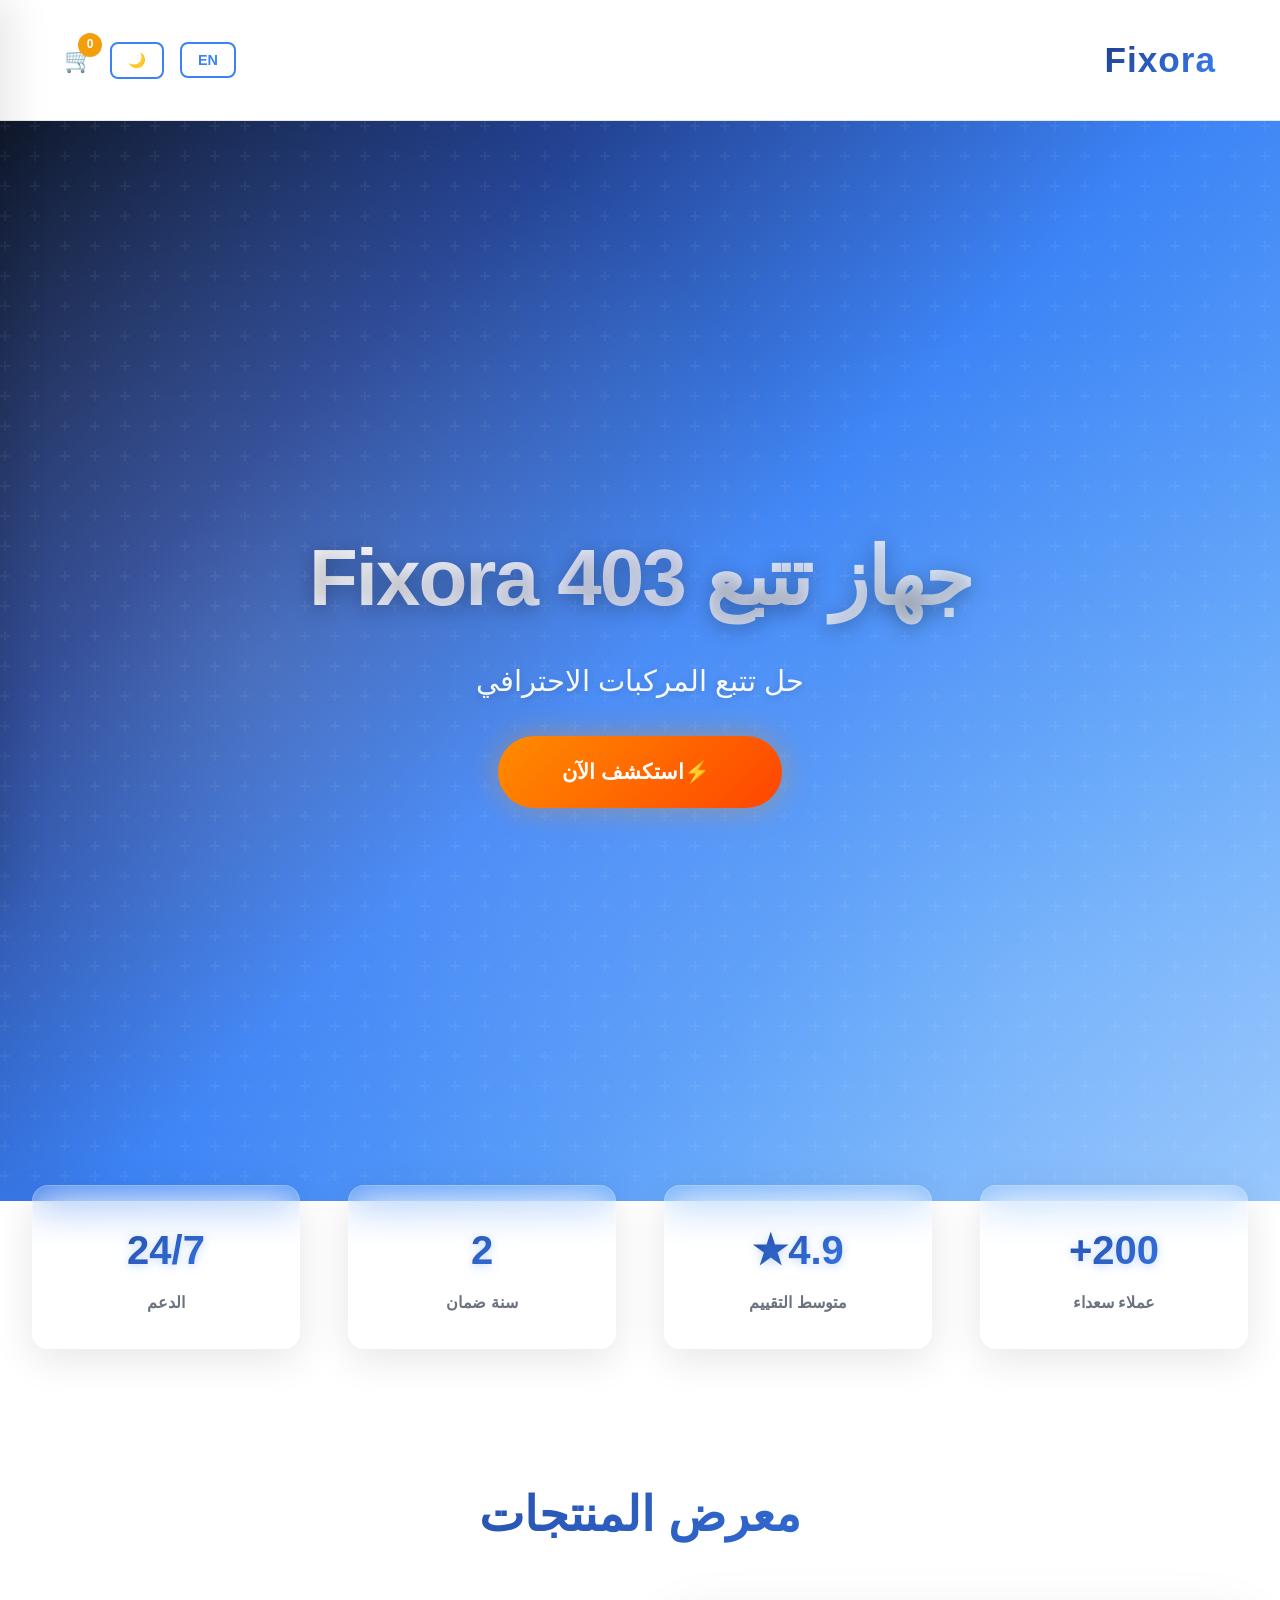
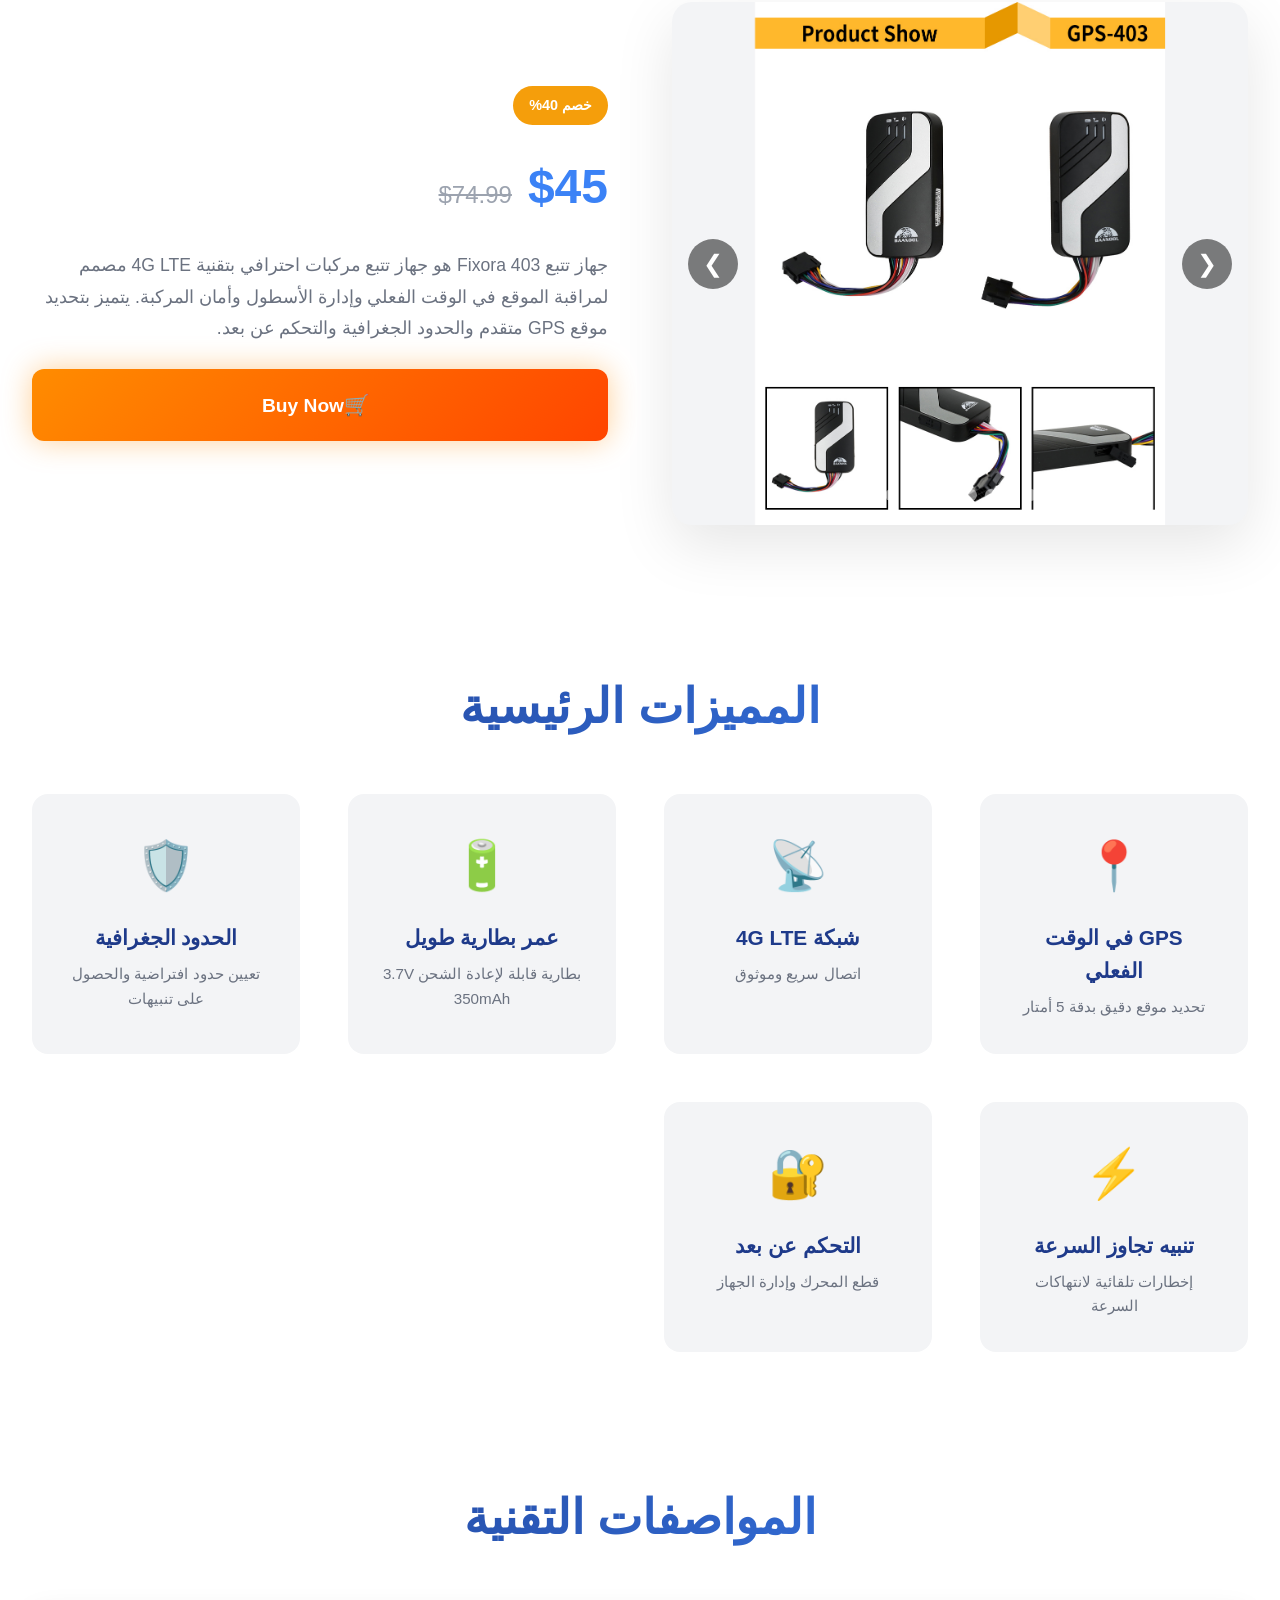
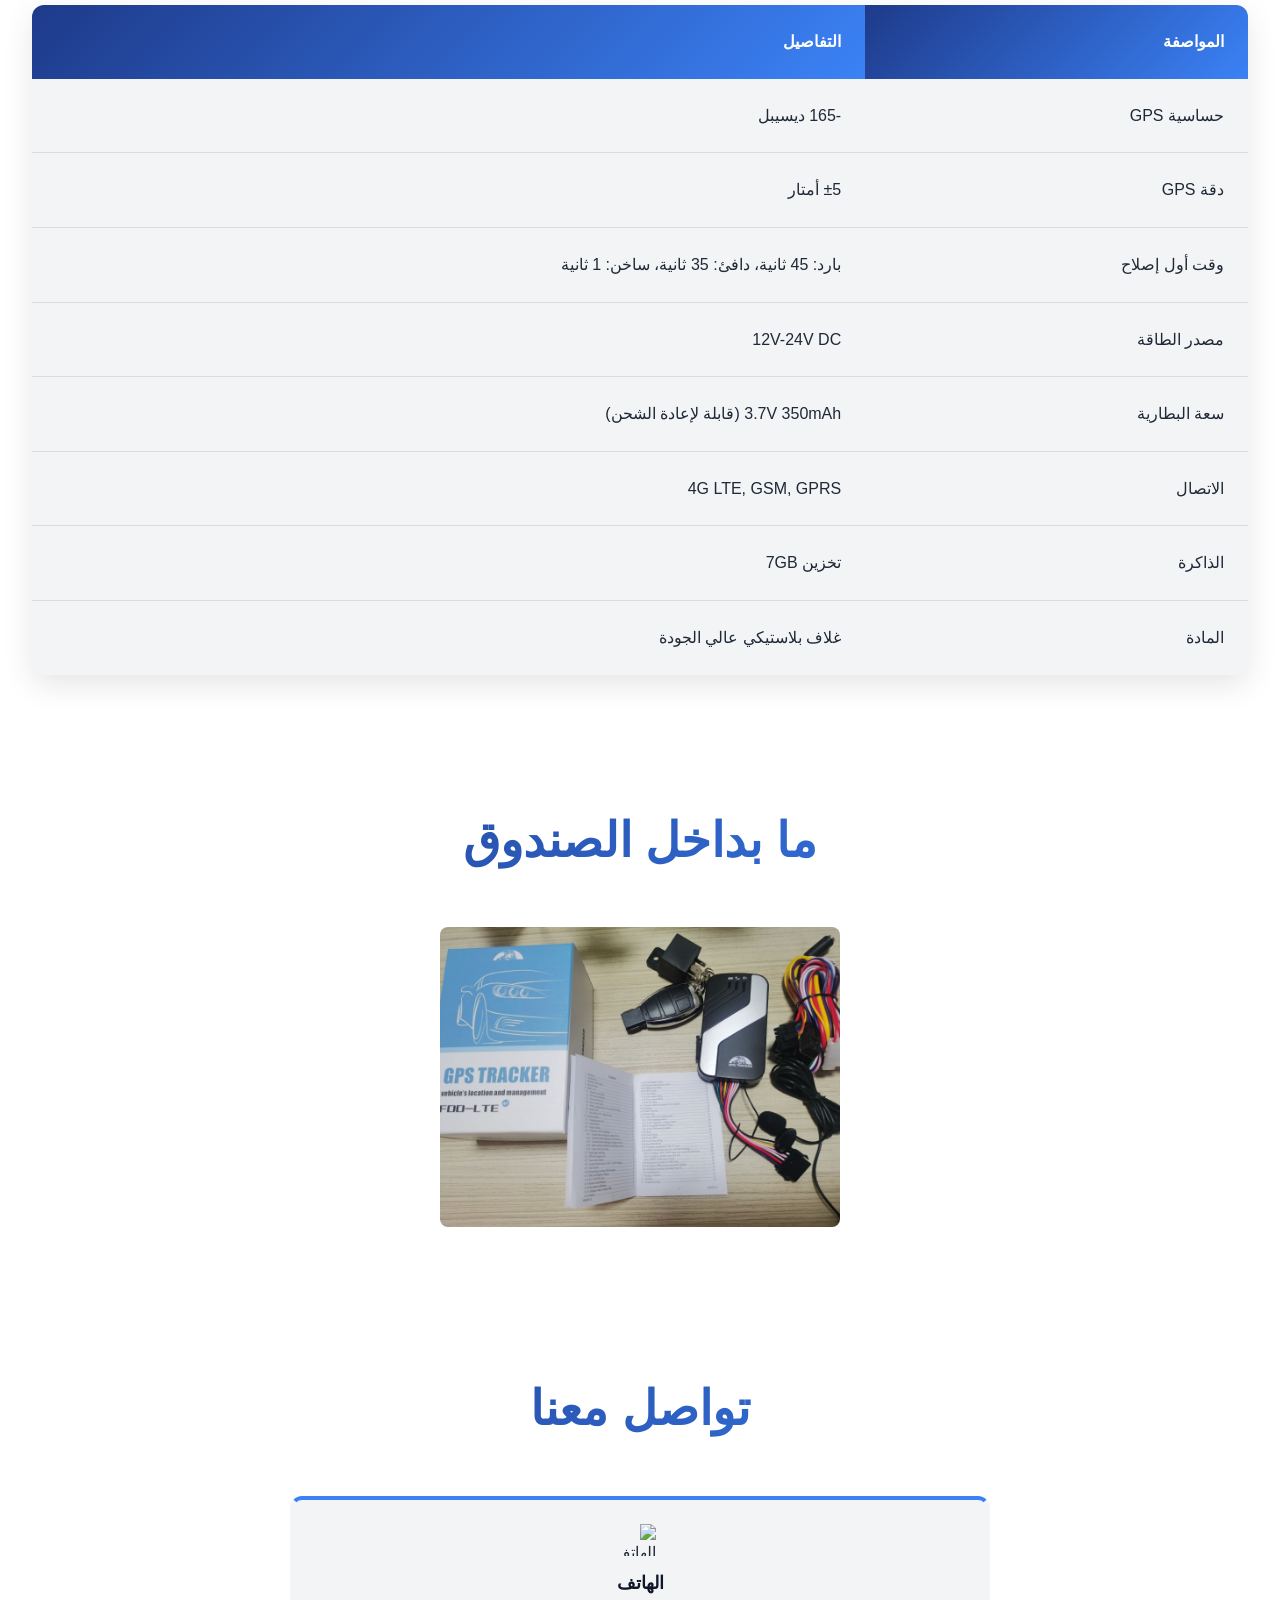
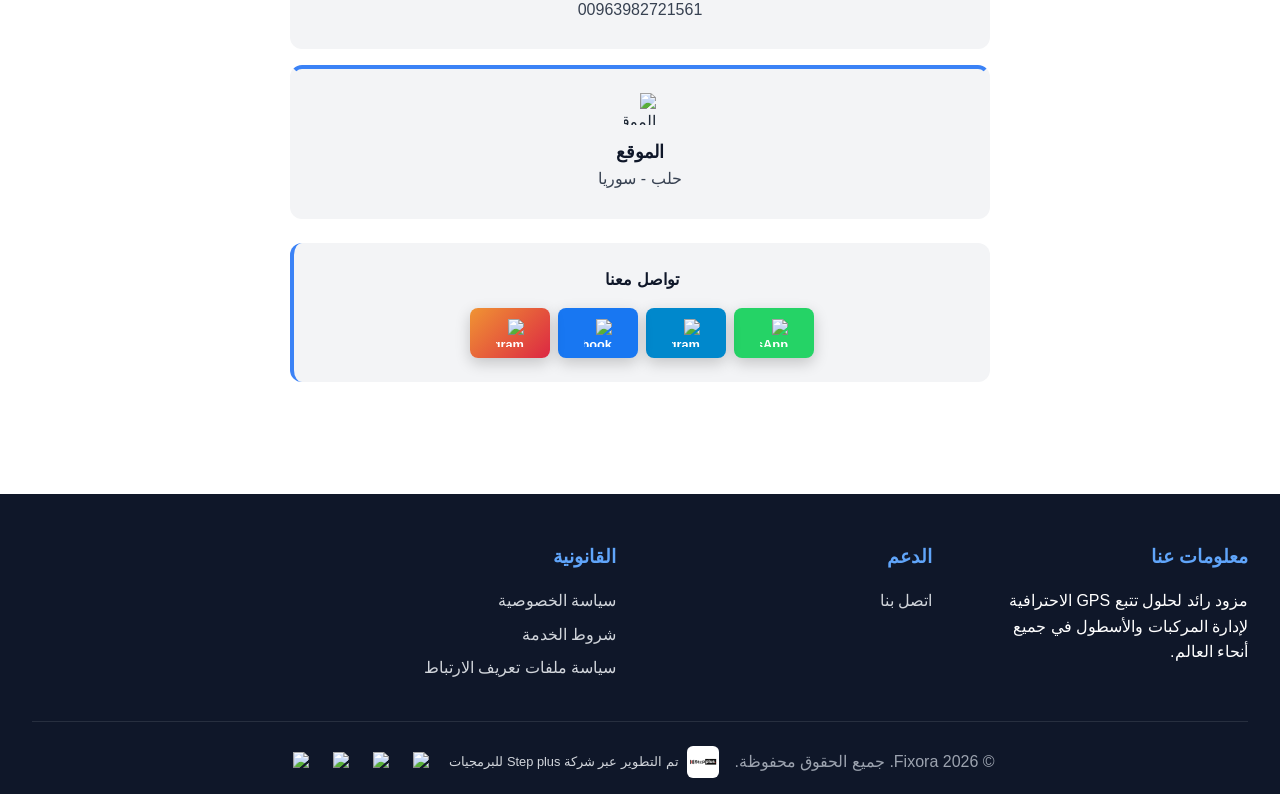
==== index.html @ b3769108 "first commit" ====
<!DOCTYPE html>
<html lang="en">
<head>
    <meta http-equiv="Content-Security-Policy" content="default-src 'self'; script-src 'self' 'unsafe-inline'; style-src 'self' 'unsafe-inline' https://fonts.googleapis.com https://cdnjs.cloudflare.com; font-src 'self' https://fonts.gstatic.com; img-src 'self' data: https:; connect-src 'self' https://fonts.googleapis.com https://fonts.gstatic.com; frame-ancestors 'none'; object-src 'none'; base-uri 'self';">
    <meta http-equiv="X-Frame-Options" content="DENY">
    <meta http-equiv="X-Content-Type-Options" content="nosniff">
    <meta http-equiv="Referrer-Policy" content="strict-origin-when-cross-origin">
    <meta http-equiv="Permissions-Policy" content="geolocation=(), microphone=(), camera=(), payment=()">
    <meta name="viewport" content="width=device-width, initial-scale=1.0">
    <title>Fixora GPS Tracker 403 - Premium Vehicle Tracking</title>
    
    <!-- SEO Meta Tags -->
    <meta name="description" content="Professional 4G LTE GPS tracker for vehicle tracking & fleet management. Real-time location, geofencing, 24/7 support. 2-year warranty. Order now!">
    <meta name="keywords" content="GPS tracker, vehicle tracking, 4G LTE tracker, fleet management, real-time GPS, geofencing, car tracker">
    <meta name="author" content="Fixora">
    <meta name="robots" content="index, follow, max-snippet:-1, max-image-preview:large, max-video-preview:-1">
    <meta name="rating" content="general">
    <meta name="revisit-after" content="7 days">
    
    <!-- Open Graph Tags -->
    <meta property="og:title" content="Fixora GPS Tracker 403 - Premium Vehicle Tracking Device">
    <meta property="og:description" content="Advanced GPS tracking device with 4G LTE, geofencing, real-time monitoring. Perfect for vehicles and fleet management.">
    <meta property="og:image" content="https://fixora.com/images/h12daccca158b4b0ebc55eefc61ed2659z.jpg">
    <meta property="og:image:width" content="1200">
    <meta property="og:image:height" content="630">
    <meta property="og:type" content="product">
    <meta property="og:url" content="https://fixora.com/tracker-403">
    <meta property="og:site_name" content="Fixora">
    <meta property="og:locale" content="en_US">
    <meta property="og:locale:alternate" content="ar_SY">
    
    <!-- Twitter Card Tags -->
    <meta name="twitter:card" content="summary_large_image">
    <meta name="twitter:title" content="Fixora GPS Tracker 403 - Professional Vehicle Tracking">
    <meta name="twitter:description" content="Real-time GPS tracking with geofencing alerts and 24/7 support. $45 only!">
    <meta name="twitter:image" content="https://fixora.com/images/h12daccca158b4b0ebc55eefc61ed2659z.jpg">
    <meta name="twitter:creator" content="@FixoraOfficial">
    <meta name="twitter:site" content="@FixoraOfficial">
    
    <!-- Canonical URL -->
    <link rel="canonical" href="https://fixora.com/tracker-403">
    
    <!-- Alternate Links for Languages -->
    <link rel="alternate" hreflang="en" href="https://fixora.com/tracker-403">
    <link rel="alternate" hreflang="ar" href="https://fixora.com/ar/tracker-403">
    <link rel="alternate" hreflang="x-default" href="https://fixora.com/tracker-403">
    
    <!-- Favicon -->
    <link rel="icon" type="image/x-icon" href="/favicon.ico">
    <link rel="apple-touch-icon" href="/apple-touch-icon.png">
    
    <!-- JSON-LD Structured Data - Product Schema -->
    <script type="application/ld+json">
    {
      "@context": "https://schema.org",
      "@type": "Product",
      "name": "Fixora GPS Tracker 403",
      "image": [
        "https://fixora.com/images/h12daccca158b4b0ebc55eefc61ed2659z.jpg",
        "https://fixora.com/images/h8b7662b195c84db58f097f15ecfaf308y.jpg"
      ],
      "description": "Professional 4G LTE vehicle GPS tracker with real-time location monitoring, geofencing, and fleet management capabilities.",
      "brand": {
        "@type": "Brand",
        "name": "Fixora"
      },
      "offers": {
        "@type": "Offer",
        "url": "https://fixora.com/tracker-403",
        "priceCurrency": "USD",
        "price": "45.00",
        "availability": "https://schema.org/InStock",
        "seller": {
          "@type": "Organization",
          "name": "Fixora"
        }
      },
      "aggregateRating": {
        "@type": "AggregateRating",
        "ratingValue": "4.9",
        "reviewCount": "500",
        "bestRating": "5",
        "worstRating": "1"
      },
      "review": [
        {
          "@type": "Review",
          "author": {
            "@type": "Person",
            "name": "John Smith"
          },
          "datePublished": "2024-01-15",
          "reviewRating": {
            "@type": "Rating",
            "ratingValue": "5"
          },
          "reviewBody": "Excellent tracking device! Very accurate and reliable. Perfect for fleet management. Highly recommended!"
        }
      ],
      "warranty": {
        "@type": "WarrantyPromise",
        "durationOfWarranty": "P2Y",
        "warrantyScope": "Full Coverage"
      }
    }
    </script>
    
    <!-- JSON-LD Structured Data - Organization Schema -->
    <script type="application/ld+json">
    {
      "@context": "https://schema.org",
      "@type": "Organization",
      "name": "Fixora",
      "url": "https://fixora.com",
      "logo": "https://fixora.com/logo.png",
      "description": "Leading provider of professional GPS tracking solutions for vehicles and fleet management worldwide.",
      "sameAs": [
        "https://www.facebook.com/stepPlus.Dev",
        "https://www.instagram.com/fixora.officialstore",
        "https://t.me/fixora_support",
        "https://wa.me/963982721561"
      ],
      "contactPoint": {
        "@type": "ContactPoint",
        "telephone": "+963-98-2721561",
        "contactType": "Customer Service",
        "areaServed": "Worldwide",
        "availableLanguage": ["en", "ar"]
      }
    }
    </script>
    
    <!-- JSON-LD Structured Data - Breadcrumb Schema -->
    <script type="application/ld+json">
    {
      "@context": "https://schema.org",
      "@type": "BreadcrumbList",
      "itemListElement": [
        {
          "@type": "ListItem",
          "position": 1,
          "name": "Home",
          "item": "https://fixora.com/"
        },
        {
          "@type": "ListItem",
          "position": 2,
          "name": "Products",
          "item": "https://fixora.com/products"
        },
        {
          "@type": "ListItem",
          "position": 3,
          "name": "GPS Tracker 403",
          "item": "https://fixora.com/tracker-403"
        }
      ]
    }
    </script>
    
    <!-- JSON-LD Structured Data - FAQ Schema -->
    <script type="application/ld+json">
    {
      "@context": "https://schema.org",
      "@type": "FAQPage",
      "mainEntity": [
        {
          "@type": "Question",
          "name": "What is the GPS accuracy of Fixora Tracker 403?",
          "acceptedAnswer": {
            "@type": "Answer",
            "text": "The Fixora GPS Tracker 403 provides ±5 meters GPS accuracy with -165 dBm sensitivity. It supports multiple positioning technologies including GPS, GLONASS, and BeiDou."
          }
        },
        {
          "@type": "Question",
          "name": "How long does the battery last?",
          "acceptedAnswer": {
            "@type": "Answer",
            "text": "The device features a 3.7V 350mAh rechargeable battery. Battery life depends on usage patterns and network conditions, typically lasting 3-5 days with normal use."
          }
        },
        {
          "@type": "Question",
          "name": "Is geofencing available?",
          "acceptedAnswer": {
            "@type": "Answer",
            "text": "Yes! The Fixora GPS Tracker 403 includes advanced geofencing capabilities. You can set virtual boundaries and receive instant alerts when the device enters or exits defined zones."
          }
        },
        {
          "@type": "Question",
          "name": "What payment methods do you accept?",
          "acceptedAnswer": {
            "@type": "Answer",
            "text": "We accept multiple payment methods: USDT (cryptocurrency), ShamCash, Hawala transfers, and Cash on Delivery (COD). Choose your preferred method during checkout."
          }
        },
        {
          "@type": "Question",
          "name": "What is the warranty period?",
          "acceptedAnswer": {
            "@type": "Answer",
            "text": "Every Fixora GPS Tracker 403 comes with a comprehensive 2-year warranty covering manufacturing defects and technical issues. Our 24/7 support team is always ready to help."
          }
        }
      ]
    }
    </script>
    
    <!-- External CSS -->
    <link rel="stylesheet" href="style.css">
    
    <!-- Performance Optimizations -->
    <link rel="dns-prefetch" href="//img.icons8.com">
    <link rel="dns-prefetch" href="//fonts.googleapis.com">
    <link rel="dns-prefetch" href="//fonts.gstatic.com">
    
    <!-- Font Loading -->
    <link rel="preconnect" href="https://fonts.googleapis.com">
    <link rel="preconnect" href="https://fonts.gstatic.com" crossorigin>
    <link rel="preload" href="https://fonts.googleapis.com/css2?family=Outfit:wght@400;500;600;700&family=Tajawal:wght@400;500;700&family=Cairo:wght@400;500;700&family=Amiri:wght@400;700&display=swap" as="style">
    <link rel="stylesheet" href="https://fonts.googleapis.com/css2?family=Outfit:wght@400;500;600;700&family=Tajawal:wght@400;500;700&family=Cairo:wght@400;500;700&family=Amiri:wght@400;700&display=swap">
    
    <!-- Preload critical images -->
    <link rel="preload" as="image" href="images/h12daccca158b4b0ebc55eefc61ed2659z.jpg" media="(min-width: 768px)">

</head>
<body>
    <!-- Animated Particles -->
    <div class="particles" id="particles"></div>

    <!-- Page Loader -->
    <div class="page-loader">
        <div class="loader-content">
            <div class="loader-spinner"></div>
            <div class="loader-progress">
                <div class="loader-progress-bar"></div>
            </div>
        </div>
    </div>

    <!-- Header -->
    <header>
        <div class="header-container">
            <div class="logo">Fixora</div>
                <div class="header-controls">
                    <button class="language-toggle" id="langToggle">EN</button>
                    <button class="theme-toggle" id="themeToggle">🌙</button>
                    <div class="cart-icon" id="cartIcon">
                        🛒
                        <span class="cart-badge" id="cartBadge">0</span>
                    </div>
                </div>
        </div>
    </header>

    <!-- Hero Section -->
    <section class="hero" id="hero">
        <div class="hero-content">
            <h1 id="heroTitle">Fixora GPS Tracker 403</h1>
            <p id="heroSubtitle">Professional Vehicle Tracking Solution</p>
            <button class="hero-cta" id="heroCta">Explore Now</button>
        </div>
    </section>

    <!-- Stats Section -->
    <section class="stats-section fade-in">
        <div class="stats-grid">
            <div class="stat-card">
                <div class="stat-number" id="stat1">200+</div>
                <div class="stat-label" id="stat1Label">Happy Customers</div>
            </div>
            <div class="stat-card">
                <div class="stat-number" id="stat2">4.9★</div>
                <div class="stat-label" id="stat2Label">Average Rating</div>
            </div>
            <div class="stat-card">
                <div class="stat-number" id="stat3">2</div>
                <div class="stat-label" id="stat3Label">Year Warranty</div>
            </div>
            <div class="stat-card">
                <div class="stat-number" id="stat4">24/7</div>
                <div class="stat-label" id="stat4Label">Support</div>
            </div>
        </div>
    </section>

    <!-- Product Gallery -->
    <section class="gallery-section fade-in">
        <h2 class="section-title" id="galleryTitle">Product Gallery</h2>
        <div class="gallery-container">
            <div class="slider-main">
                <img id="mainImage" src="images/h12daccca158b4b0ebc55eefc61ed2659z.jpg" alt="GPS Tracker" loading="lazy">
                <button class="slider-nav prev" id="prevBtn">❮</button>
                <button class="slider-nav next" id="nextBtn">❯</button>
                <div class="slider-controls" id="sliderControls"></div>
            </div>
            <div class="product-info">
                <div class="price-section">
                    <span class="discount-badge" id="discountBadge">40% OFF</span>
                </div>
                <div class="price-display">
                    <span class="current-price">$45</span>
                    <span class="original-price">$74.99</span>
                </div>
                <p class="product-description" id="productDesc">The Fixora GPS Tracker 403 is a professional 4G LTE vehicle tracking device designed for real-time location monitoring, fleet management, and vehicle security. Features advanced GPS positioning, geofencing, and remote control capabilities.</p>
                <button class="add-to-cart-btn" id="addToCartBtn">Buy Now</button>
            </div>
        </div>
        <div class="thumbnails" id="thumbnails"></div>
    </section>

    <!-- Features Section -->
    <section class="features-section fade-in">
        <h2 class="section-title" id="featuresTitle">Key Features</h2>
        <div class="features-grid">
            <div class="feature-card">
                <div class="feature-icon">📍</div>
                <h3 id="feat1Title">Real-Time GPS</h3>
                <p id="feat1Desc">Accurate positioning with 5m accuracy</p>
            </div>
            <div class="feature-card">
                <div class="feature-icon">📡</div>
                <h3 id="feat2Title">4G LTE Network</h3>
                <p id="feat2Desc">Fast and reliable connectivity</p>
            </div>
            <div class="feature-card">
                <div class="feature-icon">🔋</div>
                <h3 id="feat3Title">Long Battery Life</h3>
                <p id="feat3Desc">3.7V 350mAh rechargeable battery</p>
            </div>
            <div class="feature-card">
                <div class="feature-icon">🛡️</div>
                <h3 id="feat4Title">Geofencing</h3>
                <p id="feat4Desc">Set virtual boundaries and get alerts</p>
            </div>
            <div class="feature-card">
                <div class="feature-icon">⚡</div>
                <h3 id="feat5Title">Overspeed Alert</h3>
                <p id="feat5Desc">Automatic notifications for speed violations</p>
            </div>
            <div class="feature-card">
                <div class="feature-icon">🔐</div>
                <h3 id="feat6Title">Remote Control</h3>
                <p id="feat6Desc">Engine cut-off and device management</p>
            </div>
        </div>
    </section>

    <!-- Specifications -->
    <section class="specs-section fade-in">
        <h2 class="section-title" id="specsTitle">Technical Specifications</h2>
        <table class="specs-table">
            <thead>
                <tr>
                    <th id="specHeader1">Specification</th>
                    <th id="specHeader2">Details</th>
                </tr>
            </thead>
            <tbody>
                <tr>
                    <td id="spec1Label">GPS Sensitivity</td>
                    <td id="spec1Value">-165 dBm</td>
                </tr>
                <tr>
                    <td id="spec2Label">GPS Accuracy</td>
                    <td id="spec2Value">±5 meters</td>
                </tr>
                <tr>
                    <td id="spec3Label">Time to First Fix</td>
                    <td id="spec3Value">Cold: 45s, Warm: 35s, Hot: 1s</td>
                </tr>
                <tr>
                    <td id="spec4Label">Power Supply</td>
                    <td id="spec4Value">12V-24V DC</td>
                </tr>
                <tr>
                    <td id="spec5Label">Battery Capacity</td>
                    <td id="spec5Value">3.7V 350mAh (Rechargeable)</td>
                </tr>
                <tr>
                    <td id="spec6Label">Communication</td>
                    <td id="spec6Value">4G LTE, GSM, GPRS</td>
                </tr>
                <tr>
                    <td id="spec7Label">Memory</td>
                    <td id="spec7Value">8GB Storage</td>
                </tr>
                <tr>
                    <td id="spec8Label">Material</td>
                    <td id="spec8Value">High-Quality Plastic Shell</td>
                </tr>
            </tbody>
        </table>
    </section>

    <!-- Packing List -->
    <section class="packing-section fade-in">
        <h2 class="section-title" id="packingTitle">What's in the Box</h2>
        <div class="packing-content">
            <div class="packing-single-image">
                <img src="images/hb3c5da15f28b48d7b2a119bc63cae690n.jpg" alt="Fixora GPS Tracker 403 Package Contents" loading="lazy" style="max-width: 400px; width: 100%; border-radius: 0.5rem; display: block; margin: 0 auto;"/>
            </div>
        </div>
    </section>

    <!-- Contact Section -->
    <section class="contact-section fade-in">
        <h2 class="section-title" id="contactTitle">Get in Touch</h2>
        <div class="contact-content">
            <div class="contact-info-wrapper">
                <div class="contact-info-list">
                    <div class="info-item">
                        <div class="info-icon"><img src="https://img.icons8.com/color/48/000000/iphone--v1.png" alt="الهاتف" style="width: 2rem; height: 2rem;"></div>
                        <div class="info-text">
                            <h4 id="phoneHeading">الهاتف</h4>
                            <p id="phoneValue">00963982721561</p>
                        </div>
                    </div>
                    <div class="info-item">
                        <div class="info-icon"><img src="https://img.icons8.com/color/48/000000/marker.png" alt="الموقع" style="width: 2rem; height: 2rem;"></div>
                        <div class="info-text">
                            <h4 id="locationHeading">الموقع</h4>
                            <p id="locationValue">حلب - سوريا</p>
                            <p id="operatingCountries" class="info-subtext" style="display: none;">Serving worldwide</p>
                        </div>
                    </div>
                </div>

                <div class="contact-social-section">
                    <h4 id="followUsTitle">Contact Us</h4>
                    <div class="contact-social-buttons">
                        <a href="https://wa.me/963982721561" class="contact-social-btn whatsapp" id="contactWhatsApp" target="_blank" title="WhatsApp">
                            <img src="https://img.icons8.com/color/48/000000/whatsapp--v1.png" alt="WhatsApp">
                        </a>
                        <a href="https://t.me/fixora_support" class="contact-social-btn telegram" id="contactTelegram" target="_blank" title="Telegram">
                            <img src="https://img.icons8.com/color/48/000000/telegram-app--v1.png" alt="Telegram">
                        </a>
                        <a href="https://www.facebook.com/stepPlus.Dev" class="contact-social-btn facebook" id="contactFacebook" target="_blank" title="Facebook">
                            <img src="https://img.icons8.com/color/48/000000/facebook.png" alt="Facebook">
                        </a>
                        <a href="https://www.instagram.com/fixora.officialstore" class="contact-social-btn instagram" id="contactInstagram" target="_blank" title="Instagram">
                            <img src="https://img.icons8.com/color/48/000000/instagram-new.png" alt="Instagram">
                        </a>
                    </div>
                </div>
            </div>
        </div>
    </section>

    <!-- Footer -->
    <footer>
        <div class="footer-content">
            <div class="footer-section">
                <h3 id="footerAbout">About Us</h3>
                <p id="footerAboutText">Leading provider of professional GPS tracking solutions for vehicles and fleet management worldwide.</p>
            </div>

            <div class="footer-section">
                <h3 id="footerSupport">Support</h3>
                <ul>
                    <li><a href="https://wa.me/963982721561?text=مرحباً%20فريق%20Fixora%20،%20أحتاج%20مساعدة" id="footerLink5" target="_blank" rel="noopener noreferrer">Contact Us</a></li>

                </ul>
            </div>
            <div class="footer-section">
                <h3 id="footerLegal">Legal</h3>
                <ul>
                    <li><a href="privacy.html" id="footerLink9">Privacy Policy</a></li>
                    <li><a href="terms.html" id="footerLink10">Terms of Service</a></li>
                    <li><a href="cookie.html" id="footerLink11">Cookie Policy</a></li>
                </ul>
            </div>
        </div>
        <div class="footer-bottom" id="footerBottom">
                <div class="footer-bottom-wrapper">
                    <span id="copyrightText">&copy; 2026 Fixora. All rights reserved.</span>
                    <a href="https://wa.me/963982721561?text=مرحباً، أحتاج مساعدة من Step Plus للبرمجيات" target="_blank" rel="noopener noreferrer" class="stepplus-link" title="Step Plus للبرمجيات - واتساب">
                        <img src="images/steppluslogo.png" alt="Step Plus للبرمجيات" class="stepplus-logo">
                        <span  class="dev-credit-small arabic-text">تمت البرمجة عبر Step plus للبرمجيات</span>
                    </a>
                    <div class="footer-social-icons">
                        <a href="https://wa.me/963982721561" target="_blank" rel="noopener noreferrer" aria-label="WhatsApp" class="footer-social-link">
                            <img src="https://img.icons8.com/color/20/9ca3af/whatsapp--v1.png" alt="WhatsApp" class="footer-icon">
                        </a>
                        <a href="https://t.me/fixora_support" target="_blank" rel="noopener noreferrer" aria-label="Telegram" class="footer-social-link">
                            <img src="https://img.icons8.com/color/20/9ca3af/telegram-app--v1.png" alt="Telegram" class="footer-icon">
                        </a>
                        <a href="https://www.facebook.com/stepPlus.Dev" target="_blank" rel="noopener noreferrer" aria-label="Facebook" class="footer-social-link">
                            <img src="https://img.icons8.com/color/20/9ca3af/facebook.png" alt="Facebook" class="footer-icon">
                        </a>
                        <a href="https://www.instagram.com/fixora.officialstore" target="_blank" rel="noopener noreferrer" aria-label="Instagram" class="footer-social-link">
                            <img src="https://img.icons8.com/color/20/9ca3af/instagram-new.png" alt="Instagram" class="footer-icon">
                        </a>
                    </div>
                </div>
        </div>
    </footer>

    <!-- Cart Sidebar -->
    <div class="cart-sidebar" id="cartSidebar">
        <div class="cart-header">
            <h2 id="cartTitle">Shopping Cart</h2>
            <button class="modal-close" id="cartCloseBtn">✕</button>
        </div>
        <div class="cart-items" id="cartItems">
            <div class="empty-cart" id="emptyCart">Your cart is empty</div>
        </div>
        <div class="cart-footer">
            <div class="cart-total">
                <span id="totalLabel">Total:</span>
                <span id="totalPrice">$0.00</span>
            </div>
            <button class="checkout-btn" id="checkoutBtn">Proceed to Checkout</button>
        </div>
    </div>

    <!-- Enhanced Checkout Modal -->
    <div class="modal-overlay" id="checkoutModal">
        <div class="checkout-modal">
            <div class="checkout-header">
                <h2 id="checkoutTitle">Checkout</h2>
                <button class="modal-close" id="checkoutCloseBtn">✕</button>
            </div>

            <!-- Contact Before Purchase -->
            <div class="contact-before-purchase">
                <h3 id="contactBeforePurchaseTitle" class="arabic-text">Questions? Contact Us First!</h3>
                <p id="contactBeforePurchaseText" class="arabic-text">Have any questions before purchasing? Our support team is ready to help via your preferred channel.</p>
                <div class="contact-social-buttons">
                    <a href="https://wa.me/963982721561" class="contact-social-btn whatsapp" id="checkoutWhatsapp" target="_blank">
                        <img src="https://img.icons8.com/color/24/000000/whatsapp--v1.png" alt="WhatsApp" style="width:18px;height:18px;"> 
                    </a>
                    <a href="https://t.me/fixora_support" class="contact-social-btn telegram" id="checkoutTelegram" target="_blank">
                        <img src="https://img.icons8.com/color/24/000000/telegram-app--v1.png" alt="Telegram" style="width:18px;height:18px;"> 
                    </a>
                    <a href="https://www.facebook.com/stepPlus.Dev" class="contact-social-btn facebook" id="checkoutFacebook" target="_blank">
                        <img src="https://img.icons8.com/color/24/000000/facebook.png" alt="Facebook" style="width:18px;height:18px;"> 
                    </a>
                    <a href="https://www.instagram.com/fixora.officialstore" class="contact-social-btn instagram" id="checkoutInstagram" target="_blank">
                        <img src="https://img.icons8.com/color/24/000000/instagram-new.png" alt="Instagram" style="width:18px;height:18px;"> 
                    </a>
                </div>
            </div>

            <!-- Checkout Form -->
            <form id="checkoutForm" class="checkout-form">
                <div class="form-group">
                    <label for="fullName" id="nameLabel">Full Name</label>
                    <input type="text" id="fullName" class="form-input" required maxlength="50">
                </div>
                <div class="form-group">
                    <label for="phone" id="phoneLabel">Phone Number</label>
                    <input type="tel" id="phone" class="form-input" required maxlength="20">
                </div>
                <div class="form-group">
                    <label for="deliveryAddress" id="addressLabel">Delivery Address</label>
                    <textarea id="deliveryAddress" class="form-input" required maxlength="200" rows="3"></textarea>
                </div>

                <!-- Product Summary removed -->

                <!-- Payment Methods -->
                <div class="payment-section">
                    <label id="paymentLabel">Payment Method</label>
                    <div class="payment-methods" id="paymentMethods">
                        <button type="button" class="payment-card payment-usdt" data-method="usdt" id="paymentUSDT">
                            <img src="images/usdt-icon1.png" class="payment-icon" alt="USDT" style="width:32px;height:32px;">
                            <span>USDT</span>
                        </button>
                        <button type="button" class="payment-card payment-shamcash" data-method="shamcash" id="paymentShamcash">
                            <img src="images/shamcash-icon.png" class="payment-icon" alt="شام كاش" style="width:32px;height:32px;">
                            <span>شام كاش</span>
                        </button>
                        <button type="button" class="payment-card payment-hawala" data-method="hawala" id="paymentHawala">
                            <img src="https://img.icons8.com/color/48/000000/money-transfer.png" class="payment-icon" alt="حوالة" style="width:32px;height:32px;">
                            <span>حوالة</span>
                        </button>
                        <button type="button" class="payment-card payment-cod" data-method="cod" id="paymentCOD">
                            <img src="https://img.icons8.com/fluency/48/delivery.png" class="payment-icon" alt="الدفع عند الاستلام" style="width:32px;height:32px;">
                            <span>الدفع عند الاستلام</span>
                        </button>
                    </div>
                </div>

                <input type="hidden" id="selectedPayment" value="usdt">
                <button type="submit" class="add-to-cart-btn submit-btn" id="submitBtn">Place Order</button>
            </form>
        </div>
    </div>

    <!-- External JavaScript -->
<script src="js.js"></script>
</body>
</html>
---- style.css ----
/* Arabic Font */
@font-face {
    font-family: 'SPLART-H-MAWADD';
    src: url('fonts/splart-h-mawaddahblack-regular.woff2') format('woff2'),
         url('fonts/splart-h-mawaddahblack-regular.woff') format('woff'),
         url('fonts/splart-h-mawaddahblack-regular.ttf') format('truetype');
    font-weight: normal;
    font-style: normal;
    font-display: swap;
}

* {
    margin: 0;
    padding: 0;
    box-sizing: border-box;
}

:root {
    --primary-dark: #0f1729;
    --primary-blue: #1e3a8a;
    --accent-blue: #3b82f6;
    --accent-light: #60a5fa;
    --white: #ffffff;
    --light-gray: #f3f4f6;
    --dark-gray: #1f2937;
    --border-light: #e5e7eb;
    --success: #10b981;
    --warning: #f59e0b;
    --orange: #ff8c00;
    --red: #ff4500;
}

body {
    font-family: 'Outfit', 'Segoe UI', Tahoma, Geneva, Verdana, sans-serif;
    background-color: var(--white);
    color: #1f2937;
    transition: background-color 0.3s ease, color 0.3s ease;
    line-height: 1.6;
    overflow-x: hidden;
    scroll-behavior: smooth;
}

body.dark-mode {
    background-color: var(--primary-dark);
    color: var(--light-gray);
    transition: background-color 0.5s ease, color 0.5s ease;
}

body.rtl {
    direction: rtl;
    text-align: right;
}

body.rtl .ltr {
    direction: ltr;
    text-align: left;
}

/* Arabic Text Styling */
.arabic-text {
    font-family: 'SPLART-H-MAWADD', 'Tajawal', 'Cairo', 'Amiri', 'Segoe UI', Tahoma, Geneva, Verdana, sans-serif;
    font-weight: 400;
}

/* English Text Styling */
.english-text {
    font-family: 'Outfit', 'Segoe UI', Tahoma, Geneva, Verdana, sans-serif;
    font-weight: 400;
}

/* Animated Background Particles */
.particles {
    position: fixed;
    top: 0;
    left: 0;
    width: 100%;
    height: 100%;
    pointer-events: none;
    z-index: 1;
}

.particle {
    position: absolute;
    width: 4px;
    height: 4px;
    background: rgba(59, 130, 246, 0.3);
    border-radius: 50%;
    animation: float 20s infinite;
}

@keyframes float {
    0%, 100% { transform: translateY(0) translateX(0); opacity: 0.3; }
    50% { transform: translateY(-50px) translateX(30px); opacity: 0.6; }
}

/* Header & Navigation */
header {
    position: sticky;
    top: 0;
    z-index: 100;
    background: rgba(255, 255, 255, 0.95);
    backdrop-filter: blur(10px);
    border-bottom: 1px solid var(--border-light);
    transition: all 0.3s ease;
}

body.dark-mode header {
    background: rgba(15, 23, 41, 0.95);
    border-bottom-color: rgba(255, 255, 255, 0.1);
}

.header-container {
    max-width: 1400px;
    margin: 0 auto;
    padding: 1rem 2rem;
    display: flex;
    justify-content: space-between;
    align-items: center;
    position: relative;
    z-index: 2;
}

.logo {
    font-size: 2.2rem;
    font-weight: 800;
    letter-spacing: 1px;
    background: linear-gradient(135deg, var(--primary-blue), var(--accent-blue));
    -webkit-background-clip: text;
    -webkit-text-fill-color: transparent;
    background-clip: text;
    transition: all 0.3s ease;
    cursor: pointer;
}

.logo:hover {
    font-size: 2.3rem;
    letter-spacing: 2px;
    filter: drop-shadow(0 0 15px rgba(59, 130, 246, 0.3));
}

.header-controls {
    display: flex;
    gap: 1rem;
    align-items: center;
    flex-wrap: wrap;
}

.dev-credit {
    font-size: 0.85rem;
    font-weight: 500;
    color: var(--primary-blue);
    white-space: nowrap;
    font-family: 'Tajawal', sans-serif;
}

body.dark-mode .dev-credit {
    color: var(--accent-light);
}

@media (max-width: 768px) {
    .dev-credit {
        font-size: 0.8rem;
        order: -1;
        width: 100%;
        text-align: center;
        margin-bottom: 0.5rem;
    }
}

.theme-toggle, .language-toggle {
    background: none;
    border: 2px solid var(--accent-blue);
    color: var(--accent-blue);
    padding: 0.5rem 1rem;
    border-radius: 8px;
    cursor: pointer;
    font-weight: 600;
    transition: all 0.3s ease;
    font-size: 0.9rem;
}

.theme-toggle:hover, .language-toggle:hover {
    background: var(--accent-blue);
    color: var(--white);
    transform: translateY(-2px);
}

body.dark-mode .theme-toggle,
body.dark-mode .language-toggle {
    border-color: var(--accent-light);
    color: var(--accent-light);
}

.cart-icon {
    position: relative;
    cursor: pointer;
    font-size: 1.5rem;
    transition: transform 0.3s ease;
}

.cart-icon:hover {
    transform: scale(1.1);
}

.cart-badge {
    position: absolute;
    top: -8px;
    right: -8px;
    background: var(--warning);
    color: var(--white);
    border-radius: 50%;
    width: 24px;
    height: 24px;
    display: flex;
    align-items: center;
    justify-content: center;
    font-size: 0.75rem;
    font-weight: 700;
}

/* Loading Animation */
.page-loader {
    position: fixed;
    top: 0;
    left: 0;
    width: 100%;
    height: 100%;
    background: var(--white);
    display: flex;
    flex-direction: column;
    align-items: center;
    justify-content: center;
    z-index: 1000;
    animation: fadeOut 0.6s ease 2.4s forwards;
}

body.dark-mode .page-loader {
    background: var(--primary-dark);
}

.loader-content {
    display: flex;
    flex-direction: column;
    align-items: center;
    gap: 2rem;
}

.loader-spinner {
    width: 50px;
    height: 50px;
    border: 4px solid rgba(30, 58, 138, 0.2);
    border-top: 4px solid var(--primary-blue);
    border-radius: 50%;
    animation: spin 1s linear infinite;
}

.loader-progress {
    width: 200px;
    height: 4px;
    background: rgba(30, 58, 138, 0.1);
    border-radius: 2px;
    overflow: hidden;
}

.loader-progress-bar {
    height: 100%;
    background: linear-gradient(90deg, var(--primary-blue), var(--accent-blue));
    width: 0%;
    animation: progressFill 2.4s ease-in-out forwards;
}

@keyframes progressFill {
    0% { width: 0%; }
    100% { width: 100%; }
}

@keyframes spin {
    to { transform: rotate(360deg); }
}

@keyframes fadeOut {
    to {
        opacity: 0;
        visibility: hidden;
    }
}

/* Hero Section */
.hero {
    position: relative;
    height: 80vh;
    background: linear-gradient(135deg, #0f1729 0%, #1e3a8a 25%, #3b82f6 50%, #60a5fa 75%, #93c5fd 100%);
    overflow: hidden;
    display: flex;
    align-items: center;
    justify-content: center;
    z-index: 2;
}

.hero::before {
    content: '';
    position: absolute;
    top: 0;
    left: 0;
    right: 0;
    bottom: 0;
    background: radial-gradient(circle at 20% 50%, rgba(255, 255, 255, 0.15) 0%, transparent 50%),
                radial-gradient(circle at 80% 80%, rgba(255, 255, 255, 0.1) 0%, transparent 50%),
                radial-gradient(circle at 50% 20%, rgba(96, 165, 250, 0.1) 0%, transparent 70%);
    pointer-events: none;
    animation: gradientShift 8s ease infinite;
}

@keyframes gradientShift {
    0%, 100% { opacity: 1; }
    50% { opacity: 0.8; }
}

.hero::after {
    content: '';
    position: absolute;
    inset: 0;
    background: url('data:image/svg+xml,<svg width="60" height="60" viewBox="0 0 60 60" xmlns="http://www.w3.org/2000/svg"><g fill="none" fill-rule="evenodd"><g fill="%23ffffff" fill-opacity="0.05"><path d="M36 34v-4h-2v4h-4v2h4v4h2v-4h4v-2h-4zm0-30V0h-2v4h-4v2h4v4h2V6h4V4h-4zM6 34v-4H4v4H0v2h4v4h2v-4h4v-2H6zM6 4V0H4v4H0v2h4v4h2V6h4V4H6z"/></g></g></svg>');
    pointer-events: none;
    animation: moveBackground 20s linear infinite;
}

@keyframes moveBackground {
    0% { transform: translate(0, 0); }
    100% { transform: translate(60px, 60px); }
}

.hero-content {
    position: relative;
    z-index: 3;
    text-align: center;
    color: var(--white);
    max-width: 800px;
    padding: 2rem;
    animation: fadeInUp 1s ease 0.3s backwards;
}

.hero h1 {
    font-size: 4rem;
    font-weight: 800;
    margin-bottom: 1rem;
    letter-spacing: -2px;
    text-shadow: 0 4px 20px rgba(0, 0, 0, 0.3);
    background: linear-gradient(135deg, #ffffff 0%, #e0e7ff 50%, #dbeafe 100%);
    -webkit-background-clip: text;
    -webkit-text-fill-color: transparent;
    background-clip: text;
}

.hero p {
    font-size: 1.5rem;
    margin-bottom: 2rem;
    opacity: 0.95;
    text-shadow: 0 2px 10px rgba(0, 0, 0, 0.2);
    font-weight: 500;
}

.hero-cta {
    display: inline-block;
    background: linear-gradient(135deg, var(--orange), var(--red));
    color: var(--white);
    padding: 1.2rem 3rem;
    border-radius: 50px;
    font-weight: 700;
    cursor: pointer;
    transition: all 0.3s ease;
    border: none;
    font-size: 1.1rem;
    position: relative;
    overflow: hidden;
    animation: pulse 2s ease-in-out infinite;
    box-shadow: 0 0 30px rgba(255, 140, 0, 0.4);
}

.hero-cta::before {
    content: '⚡';
    margin-right: 0.5rem;
    font-size: 1.3rem;
}

.hero-cta:hover {
    transform: translateY(-3px);
    box-shadow: 0 15px 40px rgba(255, 140, 0, 0.6);
    animation: none;
}

@keyframes pulse {
    0%, 100% { 
        box-shadow: 0 0 30px rgba(255, 140, 0, 0.4), 0 0 60px rgba(255, 140, 0, 0.2);
    }
    50% { 
        box-shadow: 0 0 50px rgba(255, 140, 0, 0.8), 0 0 100px rgba(255, 140, 0, 0.4);
    }
}

@keyframes fadeInUp {
    from {
        opacity: 0;
        transform: translateY(30px);
    }
    to {
        opacity: 1;
        transform: translateY(0);
    }
}

/* Stats Section */
.stats-section {
    max-width: 1400px;
    margin: -3rem auto 4rem;
    padding: 2rem;
    position: relative;
    z-index: 3;
}

.stats-grid {
    display: grid;
    grid-template-columns: repeat(auto-fit, minmax(200px, 1fr));
    gap: 2rem;
}

.stat-card {
    background: rgba(255, 255, 255, 0.1);
    backdrop-filter: blur(20px);
    -webkit-backdrop-filter: blur(20px);
    padding: 2rem;
    border-radius: 16px;
    text-align: center;
    box-shadow: 0 10px 40px rgba(0, 0, 0, 0.1);
    transition: all 0.3s ease;
    border: 1px solid rgba(255, 255, 255, 0.2);
}

body.dark-mode .stat-card {
    background: rgba(255, 255, 255, 0.05);
    box-shadow: 0 10px 40px rgba(0, 0, 0, 0.3);
    border: 1px solid rgba(255, 255, 255, 0.1);
}

.stat-card:hover {
    transform: translateY(-8px) scale(1.02);
    box-shadow: 0 20px 60px rgba(30, 58, 138, 0.3);
    background: rgba(255, 255, 255, 0.15);
    border: 1px solid rgba(59, 130, 246, 0.3);
}

.stat-number {
    font-size: 2.5rem;
    font-weight: 800;
    background: linear-gradient(135deg, var(--primary-blue), var(--accent-blue));
    -webkit-background-clip: text;
    -webkit-text-fill-color: transparent;
    background-clip: text;
    text-shadow: 0 2px 10px rgba(59, 130, 246, 0.3);
    margin-bottom: 0.5rem;
}

.stat-label {
    color: #6b7280;
    margin-top: 0.5rem;
    font-weight: 600;
}

body.dark-mode .stat-label {
    color: #d1d5db;
}

/* Product Gallery */
.gallery-section {
    max-width: 1400px;
    margin: 4rem auto;
    padding: 2rem;
    position: relative;
    z-index: 2;
}

.section-title {
    font-size: 2.5rem;
    font-weight: 800;
    margin-bottom: 3rem;
    text-align: center;
    background: linear-gradient(135deg, var(--primary-blue), var(--accent-blue));
    -webkit-background-clip: text;
    -webkit-text-fill-color: transparent;
    background-clip: text;
}

body.dark-mode .section-title {
    background: linear-gradient(135deg, var(--accent-light), var(--accent-blue));
    -webkit-background-clip: text;
    -webkit-text-fill-color: transparent;
    background-clip: text;
}

.gallery-container {
    display: grid;
    grid-template-columns: 1fr 1fr;
    gap: 2rem;
    align-items: center;
}

.slider-main {
    position: relative;
    background: var(--light-gray);
    border-radius: 20px;
    overflow: hidden;
    aspect-ratio: 1;
    display: flex;
    align-items: center;
    justify-content: center;
    box-shadow: 0 20px 60px rgba(0, 0, 0, 0.1);
    transition: all 0.3s ease;
}

body.dark-mode .slider-main {
    background: rgba(255, 255, 255, 0.05);
    box-shadow: 0 20px 60px rgba(0, 0, 0, 0.3);
}

.slider-main:hover {
    box-shadow: 0 30px 80px rgba(30, 58, 138, 0.2);
}

.slider-main img {
    width: 100%;
    height: 100%;
    object-fit: contain;
    animation: fadeInScale 0.5s ease;
    will-change: transform;
    backface-visibility: hidden;
}

/* Image Performance Optimizations */
img[loading="lazy"] {
    opacity: 1;
    transition: opacity 0.3s ease;
}

img[loading="lazy"]:not([src]) {
    opacity: 0;
}

@keyframes fadeInScale {
    from {
        opacity: 0;
        transform: scale(0.95);
    }
    to {
        opacity: 1;
        transform: scale(1);
    }
}

.slider-controls {
    position: absolute;
    bottom: 1.5rem;
    left: 50%;
    transform: translateX(-50%);
    display: flex;
    gap: 0.5rem;
    z-index: 10;
}

.slider-btn {
    width: 12px;
    height: 12px;
    border-radius: 50%;
    background: rgba(255, 255, 255, 0.5);
    border: none;
    cursor: pointer;
    transition: all 0.3s ease;
}

.slider-btn.active {
    background: var(--white);
    width: 30px;
    border-radius: 6px;
}

.slider-nav {
    position: absolute;
    top: 50%;
    transform: translateY(-50%);
    background: rgba(0, 0, 0, 0.5);
    color: var(--white);
    border: none;
    width: 50px;
    height: 50px;
    border-radius: 50%;
    cursor: pointer;
    font-size: 1.5rem;
    transition: all 0.3s ease;
    z-index: 10;
}

.slider-nav:hover {
    background: rgba(0, 0, 0, 0.8);
    transform: translateY(-50%) scale(1.1);
}

.slider-nav.prev {
    left: 1rem;
}

.slider-nav.next {
    right: 1rem;
}

body.rtl .slider-nav.prev {
    left: auto;
    right: 1rem;
}

body.rtl .slider-nav.next {
    right: auto;
    left: 1rem;
}

.thumbnails {
    display: grid;
    grid-template-columns: repeat(4, 1fr);
    gap: 0.75rem;
    margin-top: 1rem;
}

.thumbnail {
    aspect-ratio: 1;
    background: var(--light-gray);
    border: 2px solid transparent;
    border-radius: 12px;
    overflow: hidden;
    cursor: pointer;
    transition: all 0.3s ease;
}

body.dark-mode .thumbnail {
    background: rgba(255, 255, 255, 0.05);
}

.thumbnail img {
    width: 100%;
    height: 100%;
    object-fit: contain;
    padding: 0.5rem;
}

.thumbnail:hover,
.thumbnail.active {
    border-color: var(--accent-blue);
    transform: scale(1.05);
    box-shadow: 0 8px 25px rgba(59, 130, 246, 0.3);
}

.product-info {
    display: flex;
    flex-direction: column;
    gap: 1.5rem;
}

.price-section {
    display: flex;
    align-items: center;
    gap: 1rem;
    flex-wrap: wrap;
}

.discount-badge {
    background: var(--warning);
    color: var(--white);
    padding: 0.5rem 1rem;
    border-radius: 50px;
    font-weight: 700;
    font-size: 0.9rem;
    animation: bounce 2s ease-in-out infinite;
}

@keyframes bounce {
    0%, 100% { transform: translateY(0); }
    50% { transform: translateY(-5px); }
}

.price-display {
    display: flex;
    align-items: baseline;
    gap: 1rem;
}

.current-price {
    font-size: 3rem;
    font-weight: 800;
    color: var(--accent-blue);
}

.original-price {
    font-size: 1.5rem;
    color: #9ca3af;
    text-decoration: line-through;
}

.product-description {
    font-size: 1.1rem;
    line-height: 1.8;
    color: #6b7280;
}

body.dark-mode .product-description {
    color: #d1d5db;
}

.add-to-cart-btn {
    background: linear-gradient(135deg, var(--orange), var(--red));
    color: var(--white);
    padding: 1.5rem 2.5rem;
    border: none;
    border-radius: 12px;
    font-size: 1.2rem;
    font-weight: 700;
    cursor: pointer;
    transition: all 0.3s ease;
    position: relative;
    overflow: hidden;
    animation: shimmer 3s infinite;
    box-shadow: 0 0 30px rgba(255, 140, 0, 0.4);
}

.add-to-cart-btn::before {
    content: '🛒';
    margin-right: 0.5rem;
    font-size: 1.3rem;
}

@keyframes shimmer {
    0%, 100% {
        box-shadow: 0 0 30px rgba(255, 140, 0, 0.4);
    }
    50% {
        box-shadow: 0 0 50px rgba(255, 140, 0, 0.8);
    }
}

.add-to-cart-btn:hover {
    transform: translateY(-3px);
    box-shadow: 0 15px 40px rgba(255, 140, 0, 0.6);
}

.add-to-cart-btn:active {
    transform: translateY(0);
}

.add-to-cart-btn.added::after {
    content: '✓ Added to Cart';
    position: absolute;
    inset: 0;
    display: flex;
    align-items: center;
    justify-content: center;
    background: var(--success);
    animation: slideDown 0.3s ease;
}

@keyframes slideDown {
    from {
        transform: translateY(-100%);
    }
    to {
        transform: translateY(0);
    }
}

/* Features Section */
.features-section {
    max-width: 1400px;
    margin: 4rem auto;
    padding: 2rem;
    position: relative;
    z-index: 2;
}

.features-grid {
    display: grid;
    grid-template-columns: repeat(auto-fit, minmax(250px, 1fr));
    gap: 2rem;
}

.feature-card {
    background: var(--light-gray);
    padding: 2rem;
    border-radius: 16px;
    text-align: center;
    transition: all 0.3s ease;
    border: 2px solid transparent;
    position: relative;
    overflow: hidden;
    animation: fadeInUp 0.6s ease backwards;
}

.feature-card:nth-child(1) { animation-delay: 0.1s; }
.feature-card:nth-child(2) { animation-delay: 0.2s; }
.feature-card:nth-child(3) { animation-delay: 0.3s; }
.feature-card:nth-child(4) { animation-delay: 0.4s; }
.feature-card:nth-child(5) { animation-delay: 0.5s; }
.feature-card:nth-child(6) { animation-delay: 0.6s; }

body.dark-mode .feature-card {
    background: rgba(255, 255, 255, 0.05);
    border-color: rgba(255, 255, 255, 0.1);
}

.feature-card::before {
    content: '';
    position: absolute;
    inset: 0;
    background: linear-gradient(135deg, rgba(59, 130, 246, 0.1), transparent);
    opacity: 0;
    transition: opacity 0.3s ease;
}

.feature-card:hover {
    transform: translateY(-8px) scale(1.02);
    border-color: var(--accent-blue);
    box-shadow: 0 15px 40px rgba(30, 58, 138, 0.2);
    background: rgba(255, 255, 255, 0.1);
    backdrop-filter: blur(10px);
}

.feature-card:hover::before {
    opacity: 1;
}

body.dark-mode .feature-card:hover {
    box-shadow: 0 10px 30px rgba(59, 130, 246, 0.1);
}

.feature-icon {
    font-size: 3rem;
    margin-bottom: 1rem;
    transition: transform 0.3s ease;
}

.feature-card:hover .feature-icon {
    transform: scale(1.2) rotate(10deg);
    filter: drop-shadow(0 0 10px rgba(59, 130, 246, 0.5));
}

.feature-card h3 {
    font-size: 1.3rem;
    margin-bottom: 0.5rem;
    color: var(--primary-blue);
}

body.dark-mode .feature-card h3 {
    color: var(--accent-light);
}

.feature-card p {
    color: #6b7280;
    font-size: 0.95rem;
}

body.dark-mode .feature-card p {
    color: #d1d5db;
}

/* Specifications Table */
.specs-section {
    max-width: 1400px;
    margin: 4rem auto;
    padding: 2rem;
    position: relative;
    z-index: 2;
}

.specs-table {
    width: 100%;
    border-collapse: collapse;
    background: var(--light-gray);
    border-radius: 12px;
    overflow: hidden;
    box-shadow: 0 10px 30px rgba(0, 0, 0, 0.1);
}

body.dark-mode .specs-table {
    background: rgba(255, 255, 255, 0.05);
    box-shadow: 0 10px 30px rgba(0, 0, 0, 0.3);
}

.specs-table th {
    background: linear-gradient(135deg, var(--primary-blue), var(--accent-blue));
    color: var(--white);
    padding: 1.5rem;
    text-align: left;
    font-weight: 700;
}

body.rtl .specs-table th {
    text-align: right;
}

.specs-table td {
    padding: 1.5rem;
    border-bottom: 1px solid rgba(0, 0, 0, 0.1);
    transition: all 0.3s ease;
}

body.dark-mode .specs-table td {
    border-bottom-color: rgba(255, 255, 255, 0.1);
}

.specs-table tr:last-child td {
    border-bottom: none;
}

.specs-table tr:hover td {
    background: rgba(59, 130, 246, 0.05);
}

/* Packing List */
.packing-section {
    max-width: 1400px;
    margin: 4rem auto;
    padding: 2rem;
    position: relative;
    z-index: 2;
}

.packing-image {
    width: 100%;
    max-width: 600px;
    margin: 2rem auto;
    border-radius: 16px;
    overflow: hidden;
    box-shadow: 0 20px 60px rgba(0, 0, 0, 0.1);
    transition: all 0.3s ease;
}

body.dark-mode .packing-image {
    box-shadow: 0 20px 60px rgba(0, 0, 0, 0.3);
}

.packing-image:hover {
    transform: scale(1.02);
}

.packing-image img {
    width: 100%;
    height: auto;
    display: block;
}

/* Reviews Section */
.reviews-section {
    max-width: 1400px;
    margin: 4rem auto;
    padding: 2rem;
    position: relative;
    z-index: 2;
}

.reviews-grid {
    display: grid;
    grid-template-columns: repeat(auto-fit, minmax(300px, 1fr));
    gap: 2rem;
}

.review-card {
    background: var(--light-gray);
    padding: 2rem;
    border-radius: 16px;
    border-left: 4px solid var(--accent-blue);
    transition: all 0.3s ease;
    position: relative;
}

body.dark-mode .review-card {
    background: rgba(255, 255, 255, 0.05);
}

.review-card:hover {
    transform: translateY(-5px);
    box-shadow: 0 10px 30px rgba(30, 58, 138, 0.1);
}

.review-header {
    display: flex;
    justify-content: space-between;
    align-items: start;
    margin-bottom: 1rem;
}

.review-author {
    font-weight: 700;
    color: var(--primary-blue);
}

body.dark-mode .review-author {
    color: var(--accent-light);
}

.review-stars {
    color: var(--warning);
    font-size: 1.2rem;
}

.review-text {
    color: #6b7280;
    line-height: 1.8;
}

body.dark-mode .review-text {
    color: #d1d5db;
}

/* Trust Badges */
.trust-section {
    max-width: 1400px;
    margin: 4rem auto;
    padding: 2rem;
    text-align: center;
    position: relative;
    z-index: 2;
}

.badges-container {
    display: flex;
    justify-content: center;
    gap: 3rem;
    flex-wrap: wrap;
    margin-top: 2rem;
}

.badge {
    display: flex;
    flex-direction: column;
    align-items: center;
    gap: 0.5rem;
    transition: all 0.3s ease;
}

.badge:hover {
    transform: scale(1.1);
}

.badge-icon {
    font-size: 2.5rem;
}

.badge-text {
    font-weight: 600;
    color: #6b7280;
    font-size: 0.9rem;
}

body.dark-mode .badge-text {
    color: #d1d5db;
}

/* Contact Section */
.contact-section {
    max-width: 1400px;
    margin: 4rem auto;
    padding: 3rem 2rem;
    position: relative;
    z-index: 2;
}

.contact-content {
    display: flex;
    flex-direction: column;
    align-items: center;
    justify-content: center;
    gap: 2rem;
    max-width: 700px;
    margin: 0 auto;
}

.contact-form-wrapper {
    background: var(--light-gray);
    padding: 2.5rem;
    border-radius: 12px;
    box-shadow: 0 10px 40px rgba(0, 0, 0, 0.1);
}

body.dark-mode .contact-form-wrapper {
    background: var(--primary-blue);
    box-shadow: 0 10px 40px rgba(30, 58, 138, 0.3);
}

.contact-form-title {
    font-size: 1.5rem;
    font-weight: 600;
    margin-bottom: 2rem;
    color: var(--primary-dark);
}

body.dark-mode .contact-form-title {
    color: var(--accent-light);
}

.contact-form {
    display: flex;
    flex-direction: column;
    gap: 1.5rem;
}

.form-group {
    display: flex;
    flex-direction: column;
    gap: 0.5rem;
}

.form-group label {
    font-weight: 500;
    color: var(--primary-dark);
    font-size: 0.95rem;
}

body.dark-mode .form-group label {
    color: var(--light-gray);
}

.form-input {
    padding: 0.75rem 1rem;
    border: 2px solid #e5e7eb;
    border-radius: 8px;
    font-size: 1rem;
    font-family: inherit;
    transition: all 0.3s ease;
    background: white;
    color: var(--primary-dark);
}

body.dark-mode .form-input {
    background: rgba(255, 255, 255, 0.05);
    border-color: rgba(255, 255, 255, 0.2);
    color: var(--light-gray);
}

.form-input:focus {
    outline: none;
    border-color: var(--accent-blue);
    box-shadow: 0 0 0 3px rgba(59, 130, 246, 0.1);
}

.form-input::placeholder {
    color: #9ca3af;
}

.form-note {
    font-size: 0.85rem;
    color: #6b7280;
    margin-top: 0.5rem;
    text-align: center;
}

body.dark-mode .form-note {
    color: #d1d5db;
}

.submit-btn {
    padding: 1rem 2rem;
    background: linear-gradient(135deg, var(--primary-blue), var(--accent-blue));
    color: white;
    border: none;
    border-radius: 8px;
    font-size: 1rem;
    font-weight: 600;
    cursor: pointer;
    transition: all 0.3s ease;
    margin-top: 1rem;
}

.submit-btn:hover {
    transform: translateY(-2px);
    box-shadow: 0 15px 40px rgba(59, 130, 246, 0.4);
}

.submit-btn:active {
    transform: translateY(0);
}

.contact-info-wrapper {
    display: flex;
    flex-direction: column;
    gap: 1.5rem;
    width: 100%;
    align-items: center;
    text-align: center;
}

.contact-info-title {
    font-size: 1.3rem;
    font-weight: 600;
    color: var(--primary-dark);
    margin-bottom: 0.75rem;
}

body.dark-mode .contact-info-title {
    color: var(--accent-light);
}

.contact-info-list {
    display: flex;
    flex-direction: column;
    gap: 1rem;
    width: 100%;
}

.info-item {
    display: flex;
    flex-direction: column;
    gap: 1rem;
    padding: 1.5rem;
    background: var(--light-gray);
    border-radius: 12px;
    border: 4px solid transparent;
    border-top: 4px solid var(--accent-blue);
    transition: all 0.3s ease;
    align-items: center;
    text-align: center;
}

body.dark-mode .info-item {
    background: rgba(30, 58, 138, 0.3);
    border-top-color: var(--accent-light);
}

body.dark-mode .info-item {
    background: rgba(30, 58, 138, 0.3);
    border-left-color: var(--accent-light);
}

.info-item:hover {
    box-shadow: 0 10px 30px rgba(59, 130, 246, 0.2);
    transform: translateX(5px);
}

.info-icon {
    display: flex;
    align-items: center;
    justify-content: center;
}

.info-icon img {
    width: 2.5rem;
    height: 2.5rem;
    flex-shrink: 0;
}

.info-text {
    display: flex;
    flex-direction: column;
    align-items: center;
    gap: 0.25rem;
}

.info-text h4 {
    font-size: 1.1rem;
    font-weight: 700;
    color: var(--primary-dark);
    margin: 0;
    line-height: 1.3;
}

body.dark-mode .info-text h4 {
    color: var(--accent-light);
}

.info-text p {
    color: #374151;
    margin: 0;
    font-size: 1rem;
    font-weight: 500;
    line-height: 1.4;
}

body.dark-mode .info-text p {
    color: #d1d5db;
}

body.dark-mode .info-text p {
    color: #d1d5db;
}

.info-subtext {
    font-size: 0.85rem;
    color: #9ca3af !important;
    font-weight: 500;
}

body.dark-mode .info-subtext {
    color: #9ca3af !important;
}

.contact-social-section {
    padding: 1.5rem;
    background: var(--light-gray);
    border-radius: 12px;
    border-left: 4px solid var(--accent-blue);
    text-align: center;
    width: 100%;
    transition: all 0.3s ease;
}

body.dark-mode .contact-social-section {
    background: rgba(30, 58, 138, 0.3);
    border-left-color: var(--accent-light);
}

.contact-social-section h4 {
    color: var(--primary-dark);
    margin-bottom: 1rem;
    font-size: 1rem;
    font-weight: 600;
}

body.dark-mode .contact-social-section h4 {
    color: var(--accent-light);
}

.contact-social-buttons {
    display: flex;
    gap: 1rem;
    justify-content: center;
    flex-wrap: wrap;
}

.contact-social-btn {
    width: 50px;
    height: 50px;
    border-radius: 50%;
    background: white;
    display: flex;
    align-items: center;
    justify-content: center;
    cursor: pointer;
    transition: all 0.3s ease;
    box-shadow: 0 5px 15px rgba(0, 0, 0, 0.2);
    text-decoration: none;
}

.contact-social-btn img {
    width: 28px;
    height: 28px;
    display: block;
}

.contact-social-btn:hover {
    transform: translateY(-5px);
    box-shadow: 0 10px 25px rgba(0, 0, 0, 0.3);
}

.social-btn.whatsapp:hover {
    box-shadow: 0 10px 30px rgba(255, 255, 255, 0.2);
}

.social-btn.telegram:hover {
    box-shadow: 0 10px 30px rgba(255, 255, 255, 0.2);
}

.social-btn.instagram:hover {
    box-shadow: 0 10px 30px rgba(255, 255, 255, 0.2);
}

.social-btn.facebook:hover {
    box-shadow: 0 10px 30px rgba(255, 255, 255, 0.2);
}

/* Cart Sidebar */
.cart-sidebar {
    position: fixed;
    right: 0;
    top: 0;
    width: 400px;
    height: 100vh;
    background: var(--white);
    box-shadow: -10px 0 40px rgba(0, 0, 0, 0.1);
    z-index: 500;
    transform: translateX(100%);
    transition: transform 0.3s ease;
    display: flex;
    flex-direction: column;
    overflow-y: auto;
}

body.dark-mode .cart-sidebar {
    background: var(--primary-dark);
    box-shadow: -10px 0 40px rgba(0, 0, 0, 0.3);
}

body.rtl .cart-sidebar {
    right: auto;
    left: 0;
    transform: translateX(-100%);
    box-shadow: 10px 0 40px rgba(0, 0, 0, 0.1);
}

.cart-sidebar.open {
    transform: translateX(0);
}

body.rtl .cart-sidebar.open {
    transform: translateX(0);
}

.cart-header {
    padding: 1.5rem;
    border-bottom: 1px solid var(--border-light);
    display: flex;
    justify-content: space-between;
    align-items: center;
}

body.dark-mode .cart-header {
    border-bottom-color: rgba(255, 255, 255, 0.1);
}

.cart-close {
    background: none;
    border: none;
    font-size: 1.5rem;
    cursor: pointer;
    color: #6b7280;
    transition: color 0.3s ease;
}

.cart-close:hover {
    color: var(--primary-blue);
}

.cart-items {
    flex: 1;
    padding: 1.5rem;
    overflow-y: auto;
}

.cart-item {
    display: flex;
    gap: 1rem;
    margin-bottom: 1.5rem;
    padding-bottom: 1.5rem;
    border-bottom: 1px solid var(--border-light);
}

body.dark-mode .cart-item {
    border-bottom-color: rgba(255, 255, 255, 0.1);
}

.cart-item-image {
    width: 80px;
    height: 80px;
    background: var(--light-gray);
    border-radius: 8px;
    overflow: hidden;
    flex-shrink: 0;
}

body.dark-mode .cart-item-image {
    background: rgba(255, 255, 255, 0.05);
}

.cart-item-image img {
    width: 100%;
    height: 100%;
    object-fit: contain;
}

.cart-item-details {
    flex: 1;
}

.cart-item-name {
    font-weight: 700;
    margin-bottom: 0.5rem;
}

.cart-item-price {
    color: var(--accent-blue);
    font-weight: 700;
    margin-bottom: 0.5rem;
}

.quantity-control {
    display: flex;
    align-items: center;
    gap: 0.5rem;
    width: fit-content;
}

.qty-btn {
    background: var(--light-gray);
    border: none;
    width: 24px;
    height: 24px;
    border-radius: 4px;
    cursor: pointer;
    font-weight: 700;
    transition: all 0.3s ease;
}

body.dark-mode .qty-btn {
    background: rgba(255, 255, 255, 0.1);
}

.qty-btn:hover {
    background: var(--accent-blue);
    color: var(--white);
}

.qty-display {
    min-width: 30px;
    text-align: center;
    font-weight: 700;
}

.remove-btn {
    background: none;
    border: none;
    color: #ef4444;
    cursor: pointer;
    font-size: 0.9rem;
    transition: color 0.3s ease;
}

.remove-btn:hover {
    color: #dc2626;
}

.cart-footer {
    padding: 1.5rem;
    border-top: 1px solid var(--border-light);
    background: var(--light-gray);
}

body.dark-mode .cart-footer {
    border-top-color: rgba(255, 255, 255, 0.1);
    background: rgba(255, 255, 255, 0.02);
}

.cart-total {
    display: flex;
    justify-content: space-between;
    margin-bottom: 1rem;
    font-size: 1.2rem;
    font-weight: 700;
}

.checkout-btn {
    width: 100%;
    background: linear-gradient(135deg, var(--primary-blue), var(--accent-blue));
    color: var(--white);
    padding: 1rem;
    border: none;
    border-radius: 8px;
    font-weight: 700;
    cursor: pointer;
    transition: all 0.3s ease;
}

.checkout-btn:hover {
    transform: translateY(-2px);
    box-shadow: 0 10px 30px rgba(30, 58, 138, 0.3);
}

.empty-cart {
    text-align: center;
    padding: 2rem;
    color: #6b7280;
}

body.dark-mode .empty-cart {
    color: #d1d5db;
}

/* Modal */
.modal-overlay {
    position: fixed;
    inset: 0;
    background: rgba(0, 0, 0, 0.5);
    display: none;
    align-items: center;
    justify-content: center;
    z-index: 600;
    animation: fadeIn 0.3s ease;
    overflow-y: auto;
}

.modal-overlay.open {
    display: flex;
}

@keyframes fadeIn {
    from { opacity: 0; }
    to { opacity: 1; }
}

.modal {
    background: var(--white);
    border-radius: 16px;
    padding: 2rem;
    max-width: 500px;
    width: 90%;
    max-height: 90vh;
    overflow-y: auto;
    animation: slideUp 0.3s ease;
    margin: auto;
}

body.dark-mode .modal {
    background: var(--primary-dark);
}

@keyframes slideUp {
    from {
        transform: translateY(30px);
        opacity: 0;
    }
    to {
        transform: translateY(0);
        opacity: 1;
    }
}

/* Enhanced Checkout Modal */
.checkout-modal {
    background: var(--white);
    border-radius: 16px;
    width: 90%;
    max-width: 550px;
    max-height: 90vh;
    overflow-y: auto;
    animation: slideUp 0.3s ease;
    margin: auto;
    padding: 2rem 1.5rem;
}

body.dark-mode .checkout-modal {
    background: var(--primary-dark);
}

.checkout-header {
    display: flex;
    justify-content: space-between;
    align-items: center;
    margin-bottom: 1.5rem;
    padding-bottom: 1rem;
    border-bottom: 2px solid var(--border-light);
}

body.dark-mode .checkout-header {
    border-bottom-color: rgba(255, 255, 255, 0.1);
}

.checkout-header h2 {
    font-size: 1.5rem;
    color: var(--primary-blue);
}

body.dark-mode .checkout-header h2 {
    color: var(--accent-light);
}

.modal-close {
    background: none;
    border: none;
    font-size: 1.5rem;
    cursor: pointer;
    color: #6b7280;
}

/* Contact Before Purchase */
.contact-before-purchase {
    background: linear-gradient(135deg, rgba(255, 140, 0, 0.1), rgba(255, 69, 0, 0.1));
    padding: 1rem;
    border-radius: 12px;
    margin-bottom: 1.5rem;
    border: 2px solid rgba(255, 140, 0, 0.3);
}

body.dark-mode .contact-before-purchase {
    background: linear-gradient(135deg, rgba(255, 140, 0, 0.05), rgba(255, 69, 0, 0.05));
    border-color: rgba(255, 140, 0, 0.2);
}

.contact-before-purchase h3 {
    font-size: 1rem;
    margin-bottom: 0.75rem;
    color: var(--primary-blue);
}

body.dark-mode .contact-before-purchase h3 {
    color: var(--accent-light);
}

.contact-before-purchase p {
    color: #6b7280;
    margin-bottom: 0.75rem;
    font-size: 0.9rem;
}

body.dark-mode .contact-before-purchase p {
    color: #d1d5db;
}

.contact-social-buttons {
    display: flex;
    gap: 0.5rem;
    flex-wrap: wrap;
    justify-content: center;
}

.contact-social-btn {
    flex: 0 1 auto;
    min-width: 80px;
    padding: 0.6rem 0.75rem;
    border: none;
    border-radius: 8px;
    cursor: pointer;
    font-weight: 600;
    display: flex;
    align-items: center;
    justify-content: center;
    gap: 0.4rem;
    transition: all 0.3s ease;
    color: white;
    font-size: 0.8rem;
}

.contact-social-btn:hover {
    transform: translateY(-2px);
}

.contact-social-btn.whatsapp {
    background: #25D366;
}

.contact-social-btn.whatsapp:hover {
    box-shadow: 0 8px 20px rgba(37, 211, 102, 0.3);
}

.contact-social-btn.telegram {
    background: #0088cc;
}

.contact-social-btn.telegram:hover {
    box-shadow: 0 8px 20px rgba(0, 136, 204, 0.3);
}

.contact-social-btn.instagram {
    background: linear-gradient(135deg, #f09433, #dc2743);
}

.contact-social-btn.instagram:hover {
    box-shadow: 0 8px 20px rgba(224, 148, 51, 0.3);
}

.contact-social-btn.facebook {
    background: #1877F2;
}

.contact-social-btn.facebook:hover {
    box-shadow: 0 8px 20px rgba(24, 119, 242, 0.3);
}

/* Product Summary in Checkout */
.checkout-product-summary {
    background: var(--light-gray);
    padding: 1rem;
    border-radius: 12px;
    margin-bottom: 1.5rem;
    display: grid;
    grid-template-columns: 80px 1fr;
    gap: 1rem;
    align-items: center;
}

body.dark-mode .checkout-product-summary {
    background: rgba(255, 255, 255, 0.05);
}

.checkout-product-image {
    width: 80px;
    height: 80px;
    background: var(--white);
    border-radius: 8px;
    display: flex;
    align-items: center;
    justify-content: center;
    overflow: hidden;
}

body.dark-mode .checkout-product-image {
    background: rgba(255, 255, 255, 0.1);
}

.checkout-product-image img {
    width: 100%;
    height: 100%;
    object-fit: contain;
}

.checkout-product-info h3 {
    font-size: 1rem;
    margin-bottom: 0.3rem;
    color: var(--primary-blue);
}

body.dark-mode .checkout-product-info h3 {
    color: var(--accent-light);
}

.checkout-product-info p {
    color: #6b7280;
    font-size: 0.85rem;
    margin-bottom: 0.3rem;
}

body.dark-mode .checkout-product-info p {
    color: #d1d5db;
}

.checkout-product-price {
    font-size: 1.2rem;
    font-weight: 800;
    color: var(--accent-blue);
}

.form-group {
    margin-bottom: 1.2rem;
}

.form-group label {
    display: block;
    margin-bottom: 0.4rem;
    font-weight: 600;
    color: var(--primary-blue);
    font-size: 0.95rem;
}

body.dark-mode .form-group label {
    color: var(--accent-light);
}

.form-group input,
.form-group select {
    width: 100%;
    padding: 0.65rem;
    border: 2px solid var(--border-light);
    border-radius: 8px;
    font-size: 0.95rem;
    transition: all 0.3s ease;
    background: var(--white);
    color: #1f2937;
}

body.dark-mode .form-group input,
body.dark-mode .form-group select {
    background: rgba(255, 255, 255, 0.05);
    border-color: rgba(255, 255, 255, 0.1);
    color: var(--light-gray);
}

.form-group input:focus,
.form-group select:focus {
    outline: none;
    border-color: var(--accent-blue);
    box-shadow: 0 0 0 3px rgba(59, 130, 246, 0.1);
}

/* Payment Methods */
.payment-methods {
    display: flex;
    flex-wrap: wrap;
    gap: 0.75rem;
    margin-bottom: 1.5rem;
    justify-content: center;
}

.payment-option {
    position: relative;
    cursor: pointer;
    flex: 0 0 auto;
}

.payment-option input[type="radio"] {
    display: none;
}

.payment-card {
    position: relative;
    display: flex;
    flex-direction: column;
    align-items: center;
    justify-content: center;
    gap: 0.4rem;
    padding: 1rem;
    width: 85px;
    height: 85px;
    border: 3px solid var(--border-light);
    border-radius: 16px;
    background: var(--white);
    transition: all 0.3s cubic-bezier(0.4, 0, 0.2, 1);
    text-align: center;
    box-shadow: 0 4px 12px rgba(0, 0, 0, 0.08);
    cursor: pointer;
    overflow: hidden;
}

body.dark-mode .payment-card {
    background: var(--primary-dark);
    border-color: rgba(255, 255, 255, 0.1);
    box-shadow: 0 4px 12px rgba(0, 0, 0, 0.4);
}

.payment-card::before {
    content: '';
    position: absolute;
    inset: 0;
    background: linear-gradient(135deg, rgba(59, 130, 246, 0.1), transparent);
    opacity: 0;
    transition: opacity 0.3s ease;
}

.payment-card:hover {
    border-color: var(--accent-blue);
    transform: translateY(-4px) scale(1.05);
    box-shadow: 0 12px 32px rgba(59, 130, 246, 0.25);
}

.payment-card:hover::before {
    opacity: 1;
}

.payment-icon {
    font-size: 1.8rem;
    width: 32px;
    height: 32px;
    color: var(--primary-blue);
    transition: all 0.3s ease;
    flex-shrink: 0;
}

.payment-card:hover .payment-icon {
    color: var(--accent-blue);
    transform: scale(1.1);
}

.payment-name {
    font-weight: 700;
    font-size: 0.75rem;
    color: var(--primary-dark);
    letter-spacing: 0.5px;
    text-transform: uppercase;
}

body.dark-mode .payment-name {
    color: var(--light-gray);
}

.payment-card.payment-usdt { border-left-color: #f59e0b; }
.payment-card.payment-shamcash { border-left-color: #10b981; }
.payment-card.payment-hawala { border-left-color: #3b82f6; }
.payment-card.payment-cod { border-left-color: #ef4444; }

.payment-card.selected {
    border-color: var(--accent-blue);
    background: linear-gradient(135deg, var(--accent-blue), var(--accent-light));
    transform: scale(1.08);
    box-shadow: 0 0 0 4px rgba(59, 130, 246, 0.2);
}

.payment-card.selected .payment-icon,
.payment-card.selected .payment-name {
    color: var(--white);
}

body.dark-mode .payment-card {
    background: rgba(255, 255, 255, 0.05);
    border-color: rgba(255, 255, 255, 0.1);
}

.payment-option input[type="radio"]:checked + .payment-card {
    border-color: var(--accent-blue);
    background: rgba(59, 130, 246, 0.15);
    box-shadow: 0 0 12px rgba(59, 130, 246, 0.5);
    transform: scale(1.05);
}

.payment-card:hover {
    border-color: var(--accent-blue);
    transform: scale(1.02);
}

.payment-icon {
    font-size: 1.8rem;
    line-height: 1;
}

.payment-name {
    font-weight: 600;
    font-size: 0.7rem;
    color: var(--primary-blue);
    word-break: break-word;
    line-height: 1.1;
}

body.dark-mode .payment-name {
    color: var(--accent-light);
}

/* Order Summary */
.order-summary {
    background: var(--light-gray);
    padding: 1rem;
    border-radius: 12px;
    margin-bottom: 1.5rem;
}

body.dark-mode .order-summary {
    background: rgba(255, 255, 255, 0.05);
}

.order-summary-row {
    display: flex;
    justify-content: space-between;
    margin-bottom: 0.75rem;
    color: #6b7280;
}

body.dark-mode .order-summary-row {
    color: #d1d5db;
}

.order-summary-total {
    display: flex;
    justify-content: space-between;
    font-size: 1.2rem;
    font-weight: 800;
    color: var(--accent-blue);
    padding-top: 1rem;
    border-top: 2px solid rgba(0, 0, 0, 0.1);
}

body.dark-mode .order-summary-total {
    border-top-color: rgba(255, 255, 255, 0.1);
}

/* Submit Button */
.submit-btn {
    width: 100%;
    background: linear-gradient(135deg, var(--orange), var(--red));
    color: var(--white);
    padding: 1.2rem;
    border: none;
    border-radius: 8px;
    font-weight: 700;
    font-size: 1.1rem;
    cursor: pointer;
    transition: all 0.3s ease;
    margin-top: 1rem;
}

.submit-btn:hover {
    transform: translateY(-2px);
    box-shadow: 0 10px 30px rgba(255, 140, 0, 0.3);
}

/* Success Message */
.success-message {
    text-align: center;
    padding: 2rem;
}

.success-icon {
    font-size: 4rem;
    color: var(--success);
    margin-bottom: 1rem;
    animation: scaleIn 0.5s ease;
}

@keyframes scaleIn {
    from {
        transform: scale(0);
    }
    to {
        transform: scale(1);
    }
}

.success-message h2 {
    font-size: 1.5rem;
    margin-bottom: 0.5rem;
    color: var(--primary-blue);
}

body.dark-mode .success-message h2 {
    color: var(--accent-light);
}

.success-message p {
    color: #6b7280;
    margin-bottom: 1.5rem;
}

body.dark-mode .success-message p {
    color: #d1d5db;
}

/* Footer */
footer {
    background: var(--primary-dark);
    color: var(--white);
    padding: 3rem 2rem 1rem;
    margin-top: 4rem;
    position: relative;
    z-index: 2;
}

.footer-content {
    max-width: 1400px;
    margin: 0 auto;
    display: grid;
    grid-template-columns: repeat(auto-fit, minmax(250px, 1fr));
    gap: 2rem;
    margin-bottom: 2rem;
}

.footer-section h3 {
    margin-bottom: 1rem;
    color: var(--accent-light);
}

.footer-section ul {
    list-style: none;
}

.footer-section li {
    margin-bottom: 0.5rem;
}

.footer-section a {
    color: #d1d5db;
    text-decoration: none;
    transition: color 0.3s ease;
}

.footer-section a:hover {
    color: var(--accent-light);
}

.footer-bottom {
    border-top: 1px solid rgba(255, 255, 255, 0.1);
    padding-top: 1.5rem;
    text-align: center;
    color: #9ca3af;
}

.footer-bottom-wrapper {
    display: flex;
    align-items: center;
    justify-content: center;
    gap: 1rem;
    flex-wrap: wrap;
    max-width: 1400px;
    margin: 0 auto;
}

.stepplus-link {
    display: flex;
    align-items: center;
    gap: 0.5rem;
    text-decoration: none;
    transition: all 0.3s ease;
}

.stepplus-link:hover {
    transform: translateY(-1px);
    opacity: 0.9;
}

.stepplus-logo {
    height: 32px;
    width: auto;
    border-radius: 6px;
    transition: transform 0.3s ease;
}

@media (max-width: 768px) {
    .stepplus-logo {
        height: 28px;
    }
}

@media (max-width: 480px) {
    .stepplus-logo {
        height: 26px;
    }
}

.stepplus-link:hover .stepplus-logo {
    transform: scale(1.05);
}

.dev-credit-small {
    font-size: 0.8rem;
    font-weight: 500;
    color: #d1d5db;
    white-space: nowrap;
    font-family: 'Tajawal', sans-serif;
}

body.dark-mode .dev-credit-small {
    color: var(--accent-light);
}

@media (max-width: 480px) {
    .stepplus-link {
        flex-direction: column;
        gap: 0.25rem;
        text-align: center;
    }
    
    .dev-credit-small {
        font-size: 0.75rem;
    }
}

.footer-social-icons {
    display: flex;
    align-items: center;
    gap: 0.75rem;
}

.footer-social-link {
    display: inline-flex;
    align-items: center;
    justify-content: center;
    cursor: pointer;
    transition: all 0.3s ease;
    opacity: 1;
    padding: 0.25rem;
}

.footer-social-link:hover {
    opacity: 0.7;
    transform: scale(1.1);
}

.footer-icon {
    width: 20px;
    height: 20px;
    display: block;
    filter: brightness(1) opacity(1);
}

.footer-social-link:hover .footer-icon {
    filter: brightness(1.2);
}

/* Scroll Animation */
.fade-in {
    opacity: 0;
    transform: translateY(30px);
    transition: all 0.6s ease;
}

.fade-in.visible {
    opacity: 1;
    transform: translateY(0);
}

/* Tablet Responsive */
@media (min-width: 769px) and (max-width: 1024px) {
    .header-container {
        padding: 1.5rem 3rem;
    }

    .hero {
        height: 80vh;
    }

    .hero h1 {
        font-size: 3.5rem;
    }

    .hero p {
        font-size: 1.3rem;
    }

    .hero-content {
        padding: 3rem;
    }

    .gallery-container {
        grid-template-columns: 1fr;
        gap: 3rem;
    }

    .slider-main {
        aspect-ratio: 1.2;
    }

    .features-grid {
        grid-template-columns: repeat(2, 1fr);
        gap: 2.5rem;
    }

    .stats-grid {
        grid-template-columns: repeat(2, 1fr);
        gap: 2.5rem;
    }

    .footer-content {
        grid-template-columns: repeat(2, 1fr);
    }

    .contact-content {
        grid-template-columns: 1fr 1fr;
        gap: 4rem;
    }
}

/* Large Screen Responsive */
@media (min-width: 1025px) {
    .header-container {
        padding: 2rem 4rem;
        max-width: 1600px;
    }

    .hero {
        height: 120vh;
    }

    .hero h1 {
        font-size: 5rem;
    }

    .hero p {
        font-size: 1.8rem;
    }

    .hero-cta {
        padding: 1.5rem 4rem;
        font-size: 1.3rem;
    }

    .hero-content {
        padding: 4rem;
    }

    .section-title {
        font-size: 3rem;
    }

    .features-grid {
        grid-template-columns: repeat(4, 1fr);
        gap: 3rem;
    }

    .stats-grid {
        grid-template-columns: repeat(4, 1fr);
        gap: 3rem;
    }

    .gallery-container {
        grid-template-columns: 1fr 1fr;
        gap: 4rem;
    }

    .slider-main {
        aspect-ratio: 1.1;
    }

    .footer-content {
        grid-template-columns: repeat(4, 1fr);
        gap: 3rem;
    }

    .contact-content {
        grid-template-columns: 1fr 1fr;
        gap: 5rem;
    }
}

/* Touch Device Optimizations */
@media (hover: none) and (pointer: coarse) {
    .feature-card:hover {
        transform: none;
    }

    .stat-card:hover {
        transform: none;
    }

    .thumbnail:hover {
        transform: none;
    }

    .social-btn:hover {
        transform: none;
    }

    .hero-cta:hover {
        transform: none;
    }

    .add-to-cart-btn:hover {
        transform: none;
    }
}

@media (max-width: 768px) {
    .header-container {
        flex-direction: column;
        gap: 1rem;
        padding: 1rem 1.5rem;
        position: relative;
    }

    .logo {
        font-size: 2rem;
        margin-bottom: 0.5rem;
    }

    .header-controls {
        display: flex;
        gap: 1rem;
        width: 100%;
        justify-content: center;
    }

    .hero {
        height: 90vh;
        padding: 1rem;
    }

    .hero h1 {
        font-size: 2.5rem;
        letter-spacing: -1px;
    }

    .hero p {
        font-size: 1.1rem;
        margin-bottom: 2.5rem;
    }

    .hero-content {
        padding: 2rem 1rem;
        text-align: center;
    }

    .hero-cta {
        padding: 1rem 2.5rem;
        font-size: 1rem;
    }

    .stats-section {
        margin: -2rem auto 3rem;
        padding: 1rem;
    }

    .stats-grid {
        grid-template-columns: repeat(2, 1fr);
        gap: 1.5rem;
    }

    .stat-card {
        padding: 1.5rem;
    }

    .stat-number {
        font-size: 2rem;
    }

    .gallery-container {
        grid-template-columns: 1fr;
        gap: 2rem;
    }

    .slider-main {
        aspect-ratio: 1;
    }

    .product-info {
        gap: 1rem;
    }

    .price-display {
        flex-direction: column;
        align-items: flex-start;
        gap: 0.5rem;
    }

    .current-price {
        font-size: 2rem;
    }

    .original-price {
        font-size: 1.2rem;
    }

    .add-to-cart-btn {
        padding: 1.2rem 1.5rem;
        font-size: 1rem;
    }

    .thumbnails {
        grid-template-columns: repeat(3, 1fr);
        gap: 0.5rem;
    }

    .thumbnail {
        padding: 0.3rem;
    }

    .section-title {
        font-size: 1.8rem;
        margin-bottom: 2rem;
    }

    .features-grid {
        grid-template-columns: 1fr;
        gap: 2rem;
    }

    .feature-card {
        padding: 1.5rem;
    }

    .feature-icon {
        font-size: 2.5rem;
    }

    .feature-card h3 {
        font-size: 1.1rem;
    }

    .cart-sidebar {
        width: 100%;
        max-width: 400px;
    }

    .specs-table {
        font-size: 0.9rem;
    }

    .specs-table th,
    .specs-table td {
        padding: 1rem;
    }

    .reviews-grid {
        grid-template-columns: 1fr;
    }

    .badges-container {
        gap: 1.5rem;
    }

    .footer-content {
        grid-template-columns: 1fr;
        gap: 2rem;
    }

    .contact-content {
        grid-template-columns: 1fr;
        gap: 2rem;
    }

    .payment-methods {
        grid-template-columns: repeat(2, 1fr);
    }

    .checkout-product-summary {
        grid-template-columns: 1fr;
    }

    .contact-social-buttons {
        grid-template-columns: repeat(2, 1fr);
    }
}

@media (max-width: 480px) {
    .header-container {
        padding: 0.75rem 1rem;
    }

    .logo {
        font-size: 1.8rem;
    }

    .header-controls {
        gap: 0.75rem;
    }

    .hero {
        height: 85vh;
    }

    .hero h1 {
        font-size: 1.8rem;
        line-height: 1.2;
    }

    .hero p {
        font-size: 1rem;
        margin-bottom: 2rem;
    }

    .hero-content {
        padding: 1.5rem 0.75rem;
    }

    .hero-cta {
        padding: 0.9rem 2rem;
        font-size: 0.95rem;
    }

    .stats-section {
        margin: -1.5rem auto 2rem;
        padding: 0.75rem;
    }

    .stats-grid {
        grid-template-columns: 1fr;
        gap: 1rem;
    }

    .stat-card {
        padding: 1.2rem;
        text-align: center;
    }

    .stat-number {
        font-size: 1.8rem;
    }

    .stat-label {
        font-size: 0.9rem;
    }

    .gallery-container {
        gap: 1.5rem;
    }

    .slider-main {
        border-radius: 15px;
    }

    .product-info {
        gap: 0.75rem;
    }

    .price-section {
        gap: 0.75rem;
    }

    .discount-badge {
        padding: 0.4rem 0.8rem;
        font-size: 0.85rem;
    }

    .price-display {
        gap: 0.25rem;
    }

    .current-price {
        font-size: 1.5rem;
    }

    .original-price {
        font-size: 1rem;
    }

    .product-description {
        font-size: 1rem;
        line-height: 1.6;
    }

    .add-to-cart-btn {
        padding: 1rem;
        font-size: 1rem;
    }

    .thumbnails {
        grid-template-columns: repeat(2, 1fr);
        gap: 0.4rem;
    }

    .thumbnail {
        padding: 0.2rem;
    }

    .section-title {
        font-size: 1.6rem;
        margin-bottom: 1.5rem;
    }

    .features-grid {
        gap: 1.5rem;
    }

    .feature-card {
        padding: 1.2rem;
    }

    .feature-icon {
        font-size: 2.2rem;
        margin-bottom: 0.8rem;
    }

    .feature-card h3 {
        font-size: 1rem;
        margin-bottom: 0.4rem;
    }

    .feature-card p {
        font-size: 0.9rem;
    }

    .cart-sidebar {
        width: 100%;
    }

    .modal {
        padding: 1.5rem;
        margin: 1rem;
    }

    .checkout-modal {
        width: 95%;
        padding: 1.5rem 1rem;
    }

    .payment-methods {
        grid-template-columns: 1fr;
        gap: 0.5rem;
    }

    .payment-card {
        padding: 0.6rem;
        width: 70px;
        height: 70px;
    }

    .payment-name {
        font-size: 0.65rem;
    }

    .social-buttons {
        justify-content: center;
        gap: 0.75rem;
    }

    .social-btn {
        width: 50px;
        height: 50px;
        font-size: 1.2rem;
    }

    .contact-social-buttons {
        grid-template-columns: 1fr;
        gap: 0.5rem;
    }

    .contact-social-btn {
        min-width: 70px;
        padding: 0.5rem 0.6rem;
        font-size: 0.75rem;
    }

    .footer-content {
        padding: 2rem 1rem 1rem;
        gap: 1.5rem;
    }

    .footer-section h3 {
        font-size: 1rem;
        margin-bottom: 0.8rem;
    }

    .footer-section li {
        margin-bottom: 0.4rem;
    }

    .footer-bottom {
        padding-top: 1rem;
        font-size: 0.85rem;
    }

    .footer-bottom-wrapper {
        flex-direction: column;
        gap: 0.75rem;
    }

    .footer-social-icons {
        gap: 0.5rem;
    }

    .footer-icon {
        width: 18px;
        height: 18px;
    }
}

/* Landscape Mobile */
@media (max-width: 768px) and (orientation: landscape) {
    .hero {
        height: 70vh;
        padding: 0.5rem;
    }

    .hero h1 {
        font-size: 2rem;
    }

    .hero p {
        font-size: 1rem;
        margin-bottom: 1.5rem;
    }

    .hero-content {
        padding: 1rem 0.5rem;
    }

    .hero-cta {
        padding: 0.8rem 2rem;
        font-size: 0.9rem;
    }

    .stats-section {
        margin: -1rem auto 2rem;
        padding: 0.5rem;
    }

    .gallery-container {
        grid-template-columns: 1fr 1fr;
        gap: 1rem;
    }

    .slider-main {
        aspect-ratio: 0.8;
    }

    .product-info {
        gap: 0.5rem;
    }

    .features-grid {
        grid-template-columns: repeat(2, 1fr);
        gap: 1rem;
    }

    .feature-card {
        padding: 1rem;
    }

    .feature-icon {
        font-size: 2rem;
    }

    .contact-content {
        grid-template-columns: 1fr 1fr;
        gap: 1rem;
    }
}
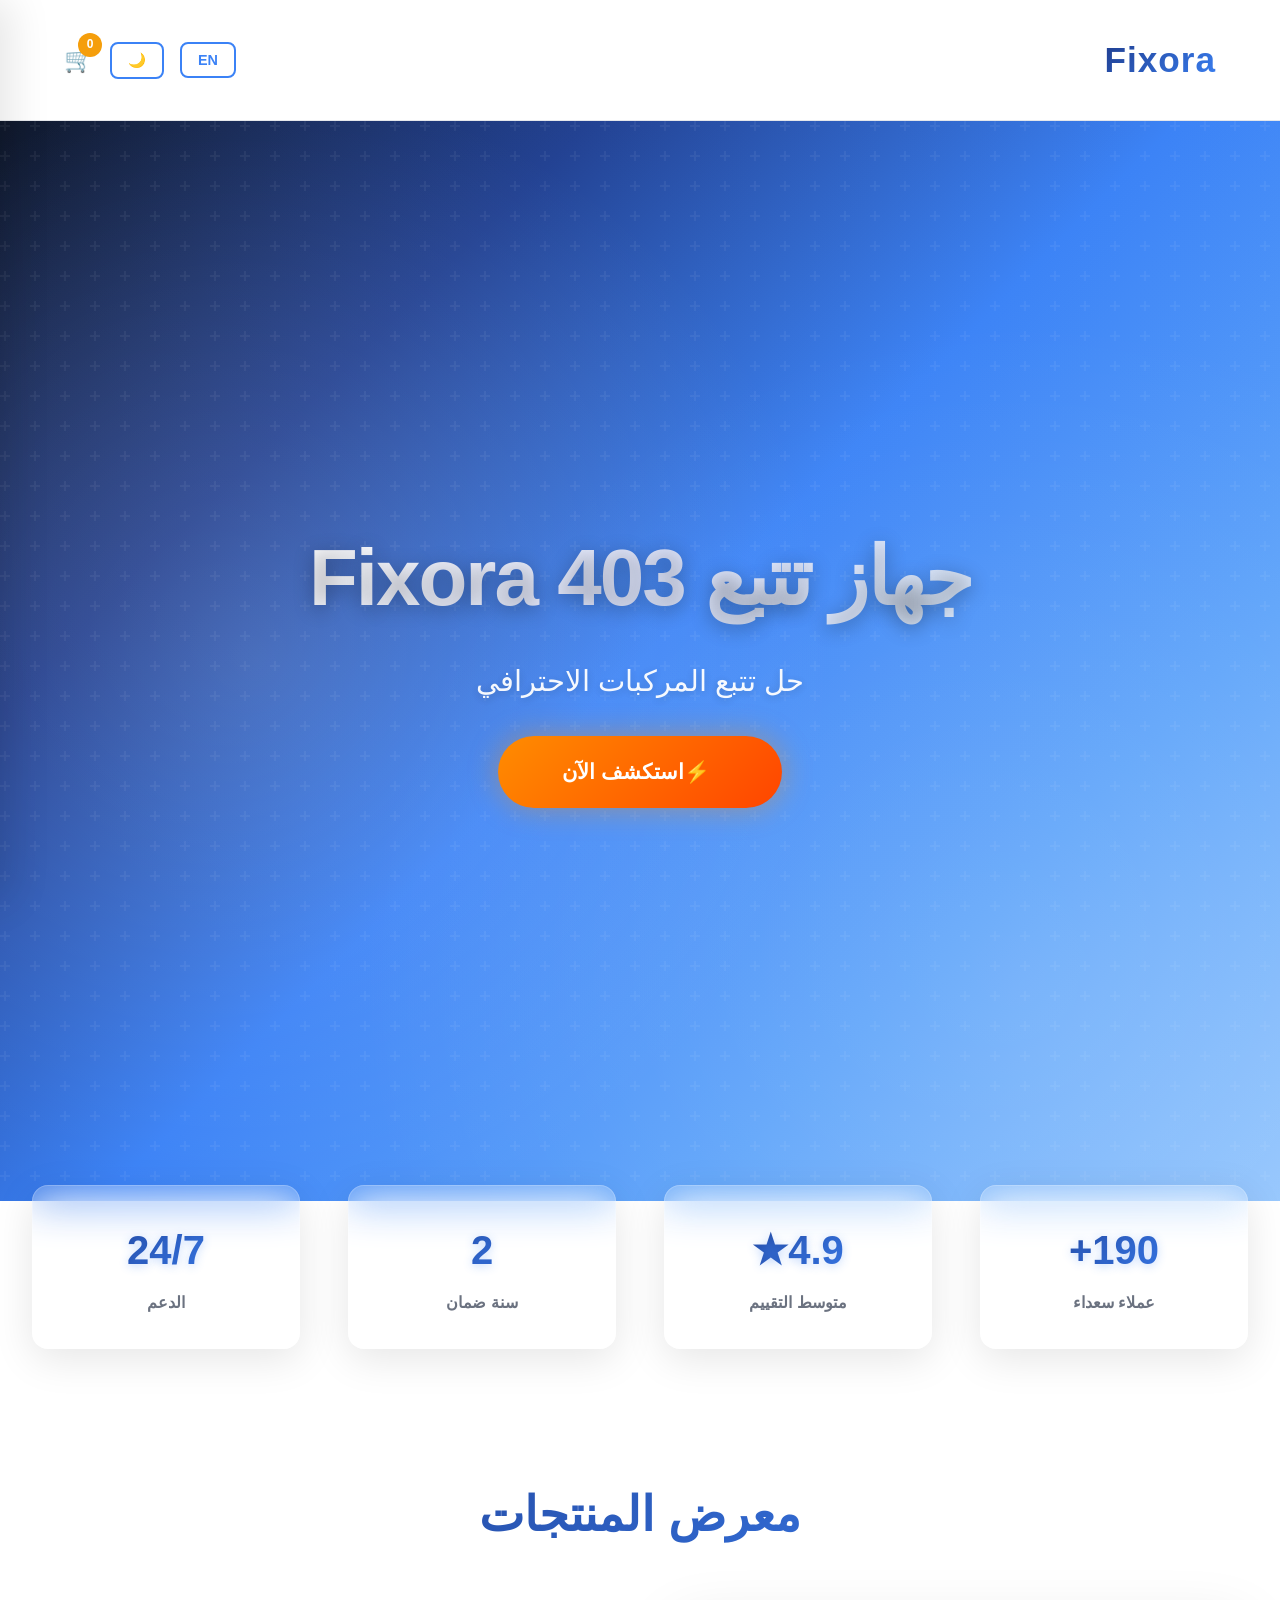
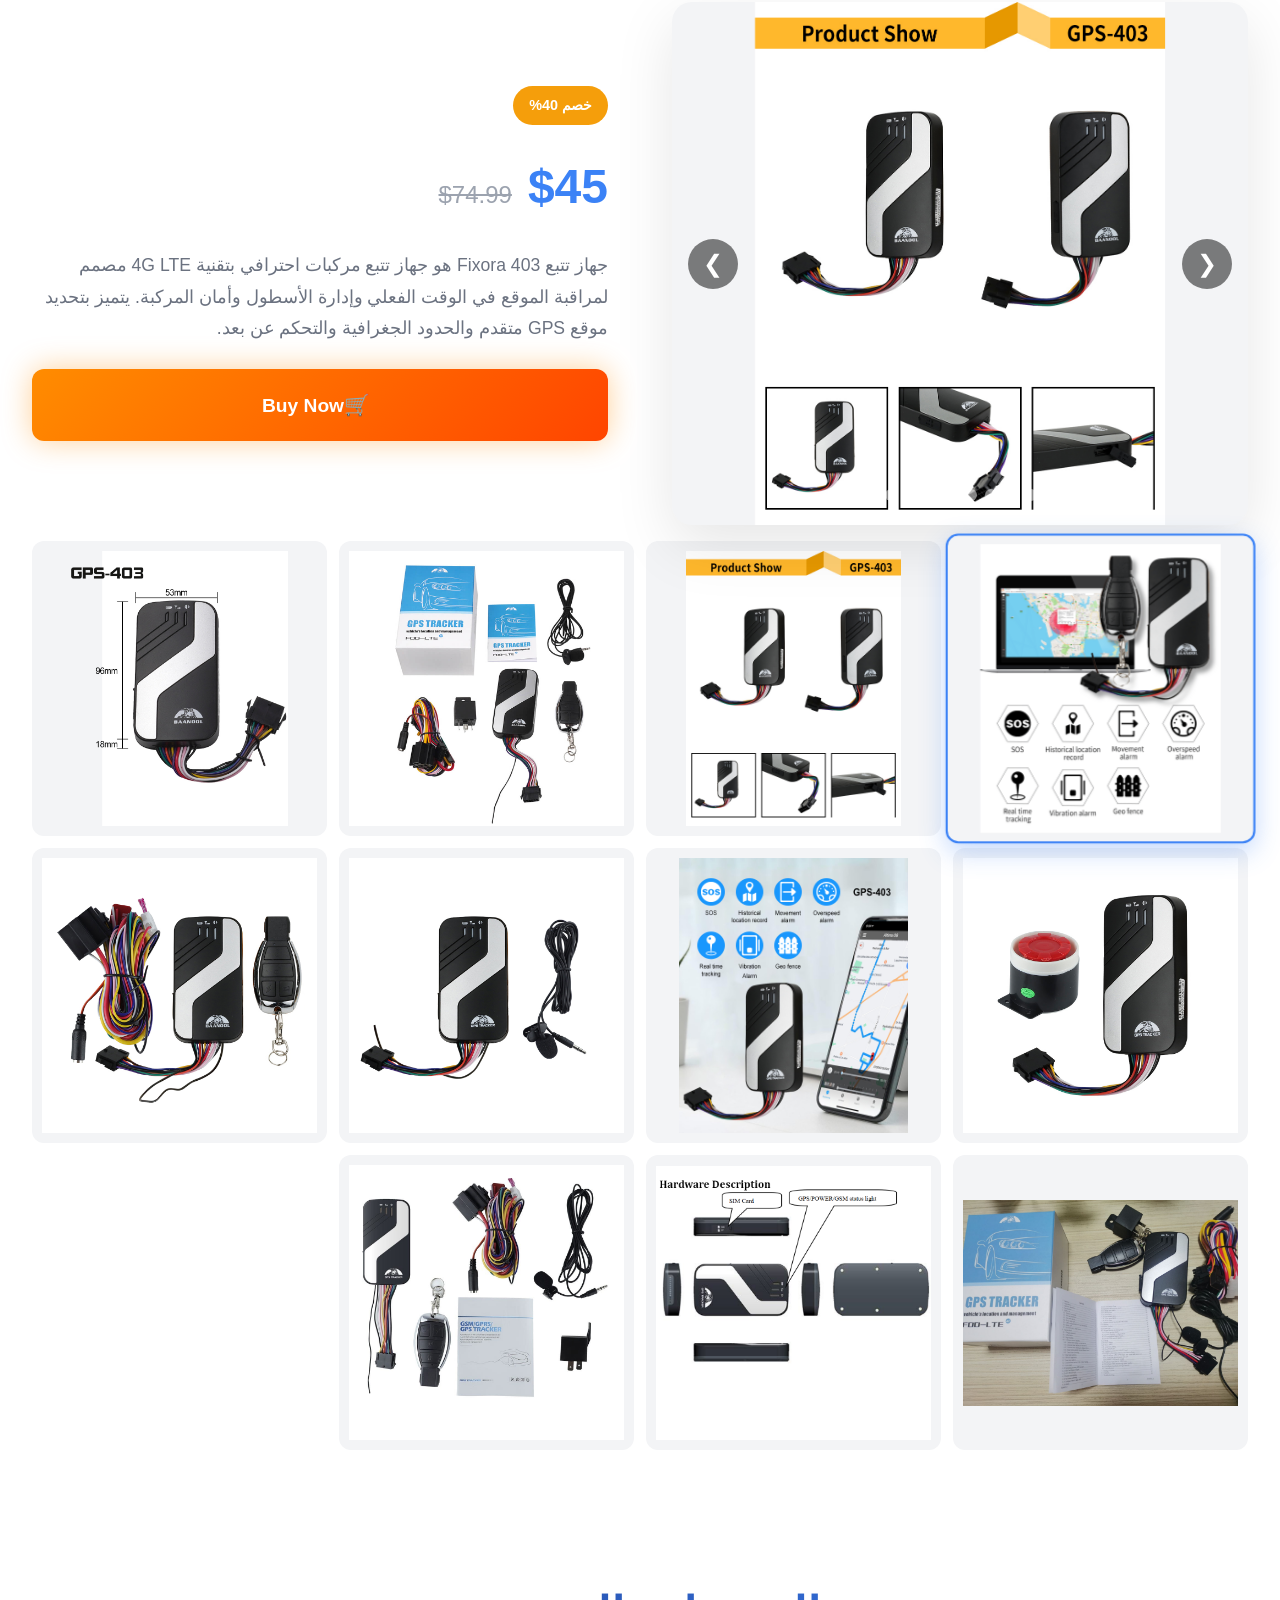
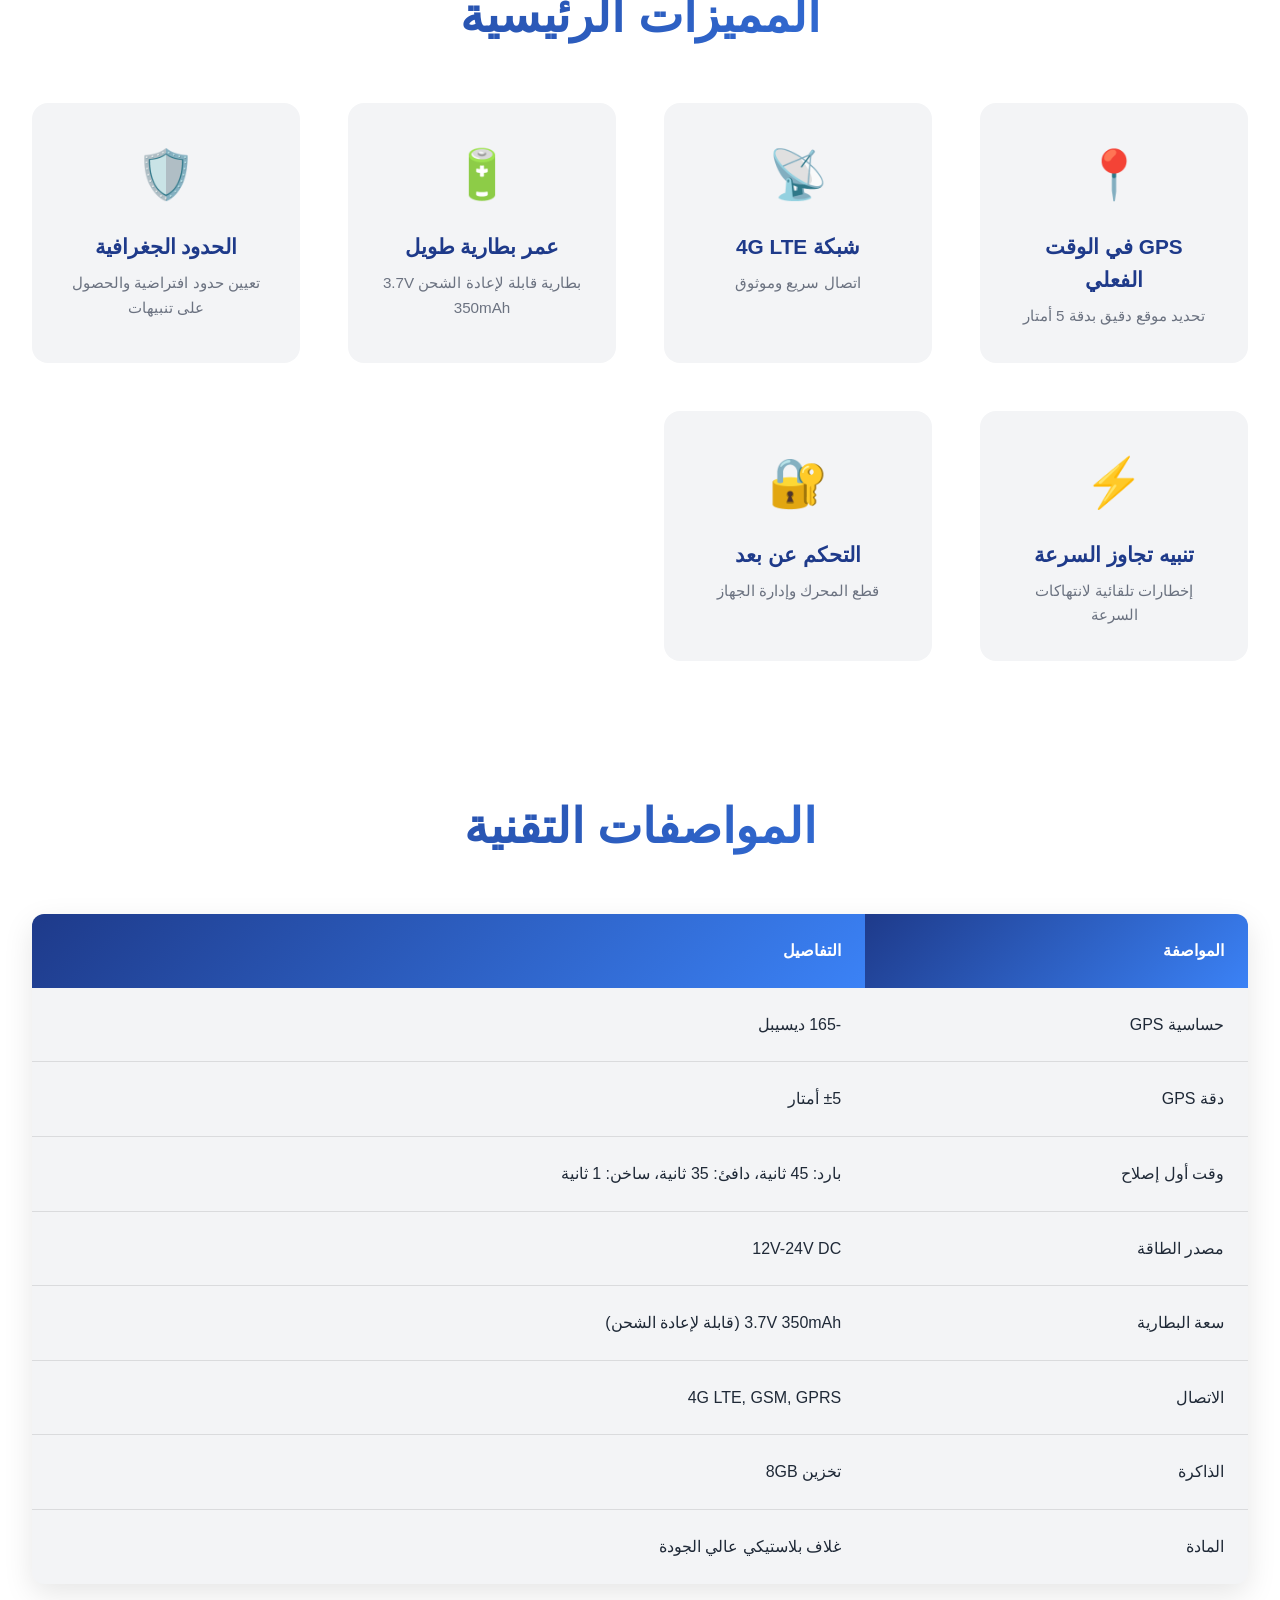
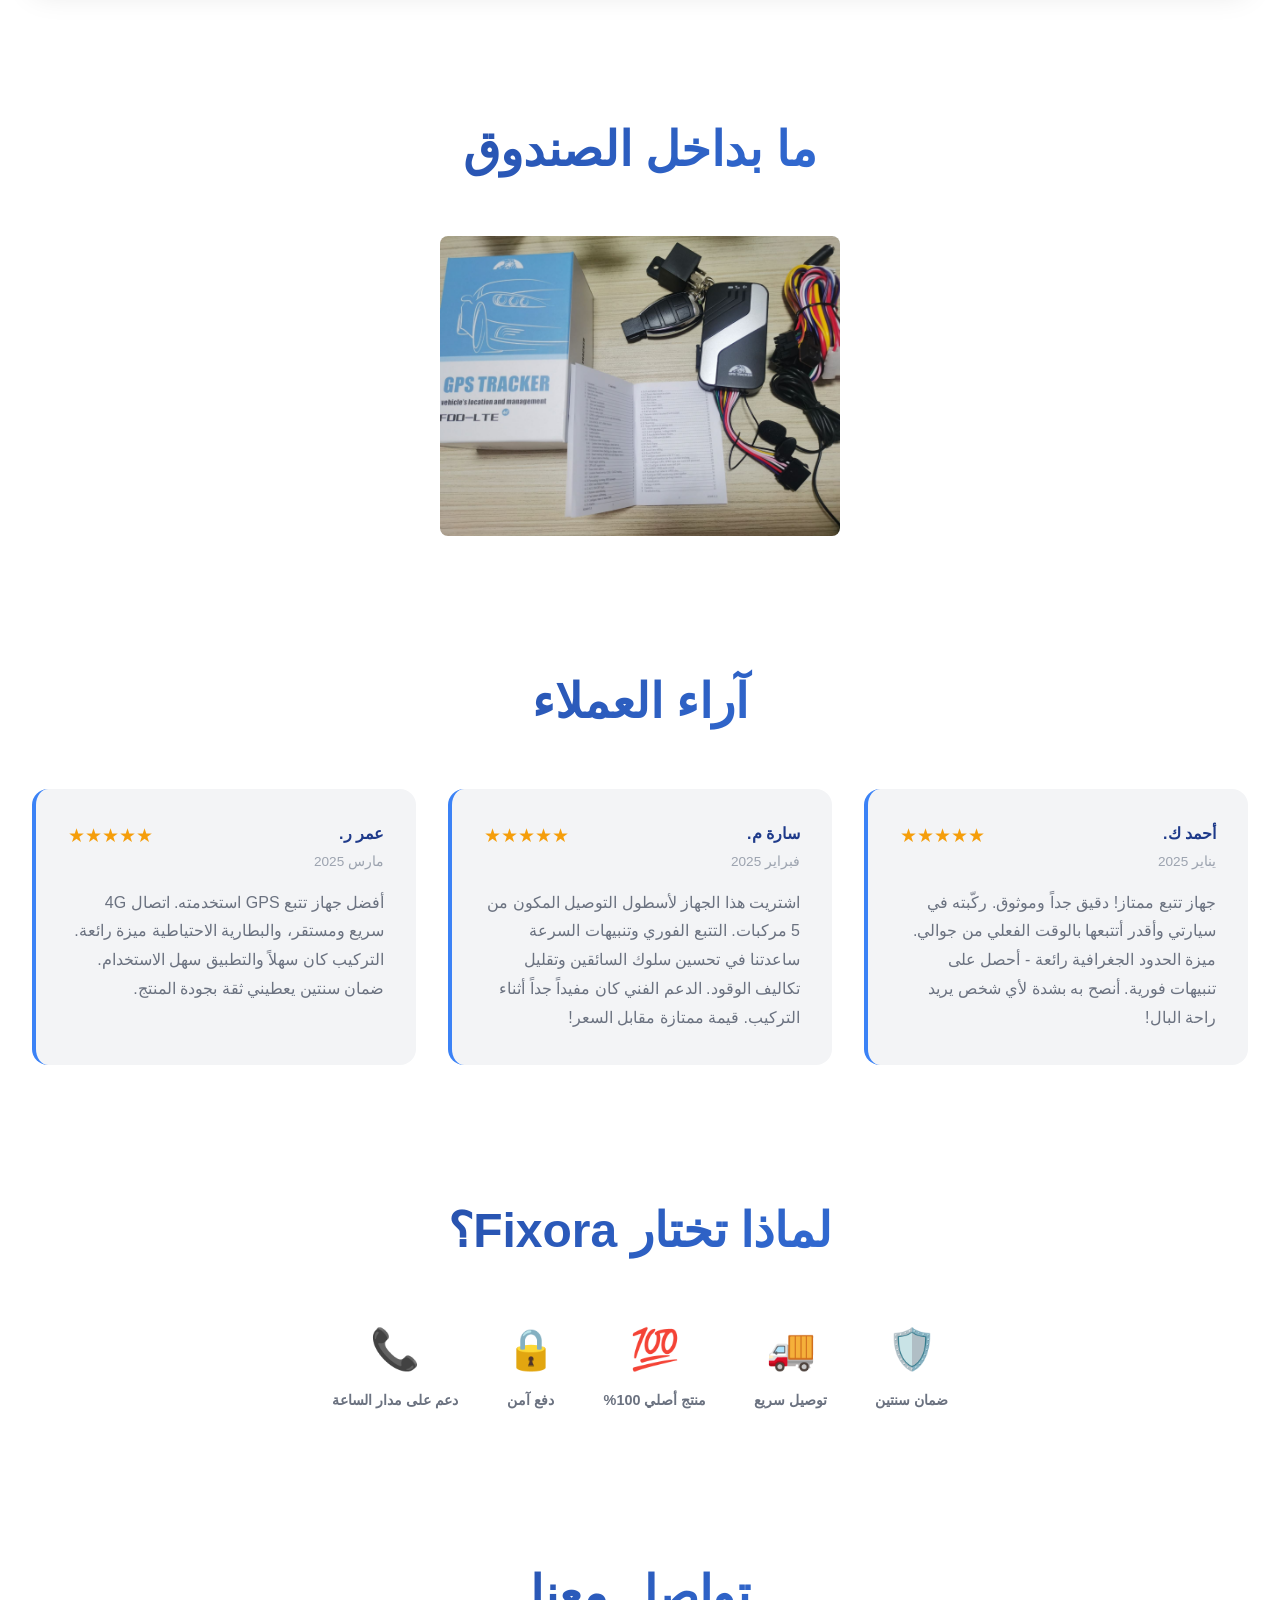
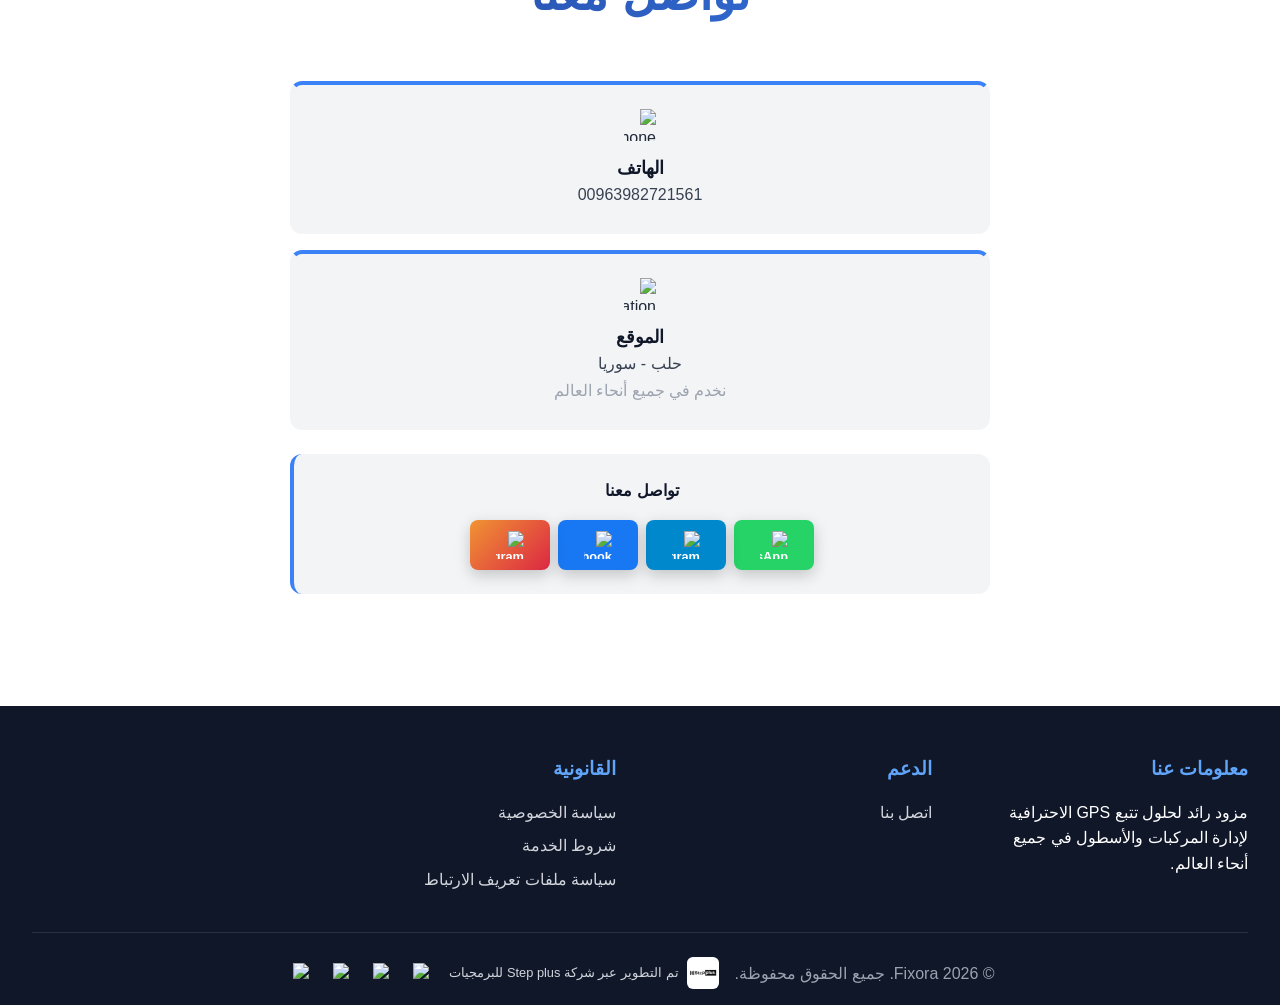
==== commit cfc7fcb3: "Fix all bugs + add Reviews & Trust Badges sections" ====
--- a/index.html
+++ b/index.html
@@ -291,9 +291,9 @@
         <h2 class="section-title" id="galleryTitle">Product Gallery</h2>
         <div class="gallery-container">
             <div class="slider-main">
-                <img id="mainImage" src="images/h12daccca158b4b0ebc55eefc61ed2659z.jpg" alt="GPS Tracker" loading="lazy">
-                <button class="slider-nav prev" id="prevBtn">❮</button>
-                <button class="slider-nav next" id="nextBtn">❯</button>
+                <img id="mainImage" src="images/h12daccca158b4b0ebc55eefc61ed2659z.jpg" alt="Fixora GPS Tracker 403 - Professional Vehicle Tracking Device" loading="lazy">
+                <button class="slider-nav prev" id="prevBtn" aria-label="Previous image">❮</button>
+                <button class="slider-nav next" id="nextBtn" aria-label="Next image">❯</button>
                 <div class="slider-controls" id="sliderControls"></div>
             </div>
             <div class="product-info">
@@ -405,6 +405,70 @@
         </div>
     </section>
 
+    <!-- Reviews Section -->
+    <section class="reviews-section fade-in">
+        <h2 class="section-title" id="reviewsTitle">Customer Reviews</h2>
+        <div class="reviews-grid" id="reviewsGrid">
+            <div class="review-card">
+                <div class="review-header">
+                    <div>
+                        <div class="review-author" id="review1Author">Ahmed K.</div>
+                        <div class="review-date" id="review1Date">January 2025</div>
+                    </div>
+                    <div class="review-stars">★★★★★</div>
+                </div>
+                <p class="review-text" id="review1Text">Excellent tracking device! Very accurate and reliable. I installed it in my car and I can track it in real-time from my phone. The geofencing feature is amazing - I get instant alerts. Highly recommended for anyone who wants peace of mind!</p>
+            </div>
+            <div class="review-card">
+                <div class="review-header">
+                    <div>
+                        <div class="review-author" id="review2Author">Sarah M.</div>
+                        <div class="review-date" id="review2Date">February 2025</div>
+                    </div>
+                    <div class="review-stars">★★★★★</div>
+                </div>
+                <p class="review-text" id="review2Text">I bought this for our delivery fleet of 5 vehicles. The real-time tracking and speed alerts have helped us improve driver behavior and reduce fuel costs. Customer support was very helpful during setup. Great value for the price!</p>
+            </div>
+            <div class="review-card">
+                <div class="review-header">
+                    <div>
+                        <div class="review-author" id="review3Author">Omar R.</div>
+                        <div class="review-date" id="review3Date">March 2025</div>
+                    </div>
+                    <div class="review-stars">★★★★★</div>
+                </div>
+                <p class="review-text" id="review3Text">The best GPS tracker I've used. The 4G connection is fast and stable, and the battery backup is a great feature. Installation was easy and the app is user-friendly. Two-year warranty gives me confidence in the product quality.</p>
+            </div>
+        </div>
+    </section>
+
+    <!-- Trust Badges Section -->
+    <section class="trust-section fade-in">
+        <h2 class="section-title" id="trustTitle">Why Choose Fixora?</h2>
+        <div class="badges-container">
+            <div class="badge">
+                <div class="badge-icon">🛡️</div>
+                <div class="badge-text" id="badge1Text">2-Year Warranty</div>
+            </div>
+            <div class="badge">
+                <div class="badge-icon">🚚</div>
+                <div class="badge-text" id="badge2Text">Fast Delivery</div>
+            </div>
+            <div class="badge">
+                <div class="badge-icon">💯</div>
+                <div class="badge-text" id="badge3Text">100% Authentic</div>
+            </div>
+            <div class="badge">
+                <div class="badge-icon">🔒</div>
+                <div class="badge-text" id="badge4Text">Secure Payment</div>
+            </div>
+            <div class="badge">
+                <div class="badge-icon">📞</div>
+                <div class="badge-text" id="badge5Text">24/7 Support</div>
+            </div>
+        </div>
+    </section>
+
     <!-- Contact Section -->
     <section class="contact-section fade-in">
         <h2 class="section-title" id="contactTitle">Get in Touch</h2>
@@ -412,18 +476,18 @@
             <div class="contact-info-wrapper">
                 <div class="contact-info-list">
                     <div class="info-item">
-                        <div class="info-icon"><img src="https://img.icons8.com/color/48/000000/iphone--v1.png" alt="الهاتف" style="width: 2rem; height: 2rem;"></div>
+                        <div class="info-icon"><img src="https://img.icons8.com/color/48/000000/iphone--v1.png" alt="Phone" style="width: 2rem; height: 2rem;"></div>
                         <div class="info-text">
-                            <h4 id="phoneHeading">الهاتف</h4>
+                            <h4 id="phoneHeading">Phone</h4>
                             <p id="phoneValue">00963982721561</p>
                         </div>
                     </div>
                     <div class="info-item">
-                        <div class="info-icon"><img src="https://img.icons8.com/color/48/000000/marker.png" alt="الموقع" style="width: 2rem; height: 2rem;"></div>
+                        <div class="info-icon"><img src="https://img.icons8.com/color/48/000000/marker.png" alt="Location" style="width: 2rem; height: 2rem;"></div>
                         <div class="info-text">
-                            <h4 id="locationHeading">الموقع</h4>
-                            <p id="locationValue">حلب - سوريا</p>
-                            <p id="operatingCountries" class="info-subtext" style="display: none;">Serving worldwide</p>
+                            <h4 id="locationHeading">Location</h4>
+                            <p id="locationValue">Aleppo - Syria</p>
+                            <p id="operatingCountries" class="info-subtext">Serving worldwide</p>
                         </div>
                     </div>
                 </div>
@@ -431,16 +495,16 @@
                 <div class="contact-social-section">
                     <h4 id="followUsTitle">Contact Us</h4>
                     <div class="contact-social-buttons">
-                        <a href="https://wa.me/963982721561" class="contact-social-btn whatsapp" id="contactWhatsApp" target="_blank" title="WhatsApp">
+                        <a href="https://wa.me/963982721561" class="contact-social-btn whatsapp" id="contactWhatsApp" target="_blank" rel="noopener noreferrer" title="WhatsApp">
                             <img src="https://img.icons8.com/color/48/000000/whatsapp--v1.png" alt="WhatsApp">
                         </a>
-                        <a href="https://t.me/fixora_support" class="contact-social-btn telegram" id="contactTelegram" target="_blank" title="Telegram">
+                        <a href="https://t.me/fixora_support" class="contact-social-btn telegram" id="contactTelegram" target="_blank" rel="noopener noreferrer" title="Telegram">
                             <img src="https://img.icons8.com/color/48/000000/telegram-app--v1.png" alt="Telegram">
                         </a>
-                        <a href="https://www.facebook.com/stepPlus.Dev" class="contact-social-btn facebook" id="contactFacebook" target="_blank" title="Facebook">
+                        <a href="https://www.facebook.com/stepPlus.Dev" class="contact-social-btn facebook" id="contactFacebook" target="_blank" rel="noopener noreferrer" title="Facebook">
                             <img src="https://img.icons8.com/color/48/000000/facebook.png" alt="Facebook">
                         </a>
-                        <a href="https://www.instagram.com/fixora.officialstore" class="contact-social-btn instagram" id="contactInstagram" target="_blank" title="Instagram">
+                        <a href="https://www.instagram.com/fixora.officialstore" class="contact-social-btn instagram" id="contactInstagram" target="_blank" rel="noopener noreferrer" title="Instagram">
                             <img src="https://img.icons8.com/color/48/000000/instagram-new.png" alt="Instagram">
                         </a>
                     </div>
@@ -461,7 +525,6 @@
                 <h3 id="footerSupport">Support</h3>
                 <ul>
                     <li><a href="https://wa.me/963982721561?text=مرحباً%20فريق%20Fixora%20،%20أحتاج%20مساعدة" id="footerLink5" target="_blank" rel="noopener noreferrer">Contact Us</a></li>
-
                 </ul>
             </div>
             <div class="footer-section">
@@ -478,7 +541,7 @@
                     <span id="copyrightText">&copy; 2026 Fixora. All rights reserved.</span>
                     <a href="https://wa.me/963982721561?text=مرحباً، أحتاج مساعدة من Step Plus للبرمجيات" target="_blank" rel="noopener noreferrer" class="stepplus-link" title="Step Plus للبرمجيات - واتساب">
                         <img src="images/steppluslogo.png" alt="Step Plus للبرمجيات" class="stepplus-logo">
-                        <span  class="dev-credit-small arabic-text">تمت البرمجة عبر Step plus للبرمجيات</span>
+                        <span class="dev-credit-small arabic-text">تمت البرمجة عبر Step plus للبرمجيات</span>
                     </a>
                     <div class="footer-social-icons">
                         <a href="https://wa.me/963982721561" target="_blank" rel="noopener noreferrer" aria-label="WhatsApp" class="footer-social-link">
@@ -502,7 +565,7 @@
     <div class="cart-sidebar" id="cartSidebar">
         <div class="cart-header">
             <h2 id="cartTitle">Shopping Cart</h2>
-            <button class="modal-close" id="cartCloseBtn">✕</button>
+            <button class="modal-close" id="cartCloseBtn" aria-label="Close cart">✕</button>
         </div>
         <div class="cart-items" id="cartItems">
             <div class="empty-cart" id="emptyCart">Your cart is empty</div>
@@ -521,7 +584,7 @@
         <div class="checkout-modal">
             <div class="checkout-header">
                 <h2 id="checkoutTitle">Checkout</h2>
-                <button class="modal-close" id="checkoutCloseBtn">✕</button>
+                <button class="modal-close" id="checkoutCloseBtn" aria-label="Close checkout">✕</button>
             </div>
 
             <!-- Contact Before Purchase -->
@@ -529,37 +592,35 @@
                 <h3 id="contactBeforePurchaseTitle" class="arabic-text">Questions? Contact Us First!</h3>
                 <p id="contactBeforePurchaseText" class="arabic-text">Have any questions before purchasing? Our support team is ready to help via your preferred channel.</p>
                 <div class="contact-social-buttons">
-                    <a href="https://wa.me/963982721561" class="contact-social-btn whatsapp" id="checkoutWhatsapp" target="_blank">
+                    <a href="https://wa.me/963982721561" class="contact-social-btn whatsapp" id="checkoutWhatsapp" target="_blank" rel="noopener noreferrer">
                         <img src="https://img.icons8.com/color/24/000000/whatsapp--v1.png" alt="WhatsApp" style="width:18px;height:18px;"> 
                     </a>
-                    <a href="https://t.me/fixora_support" class="contact-social-btn telegram" id="checkoutTelegram" target="_blank">
+                    <a href="https://t.me/fixora_support" class="contact-social-btn telegram" id="checkoutTelegram" target="_blank" rel="noopener noreferrer">
                         <img src="https://img.icons8.com/color/24/000000/telegram-app--v1.png" alt="Telegram" style="width:18px;height:18px;"> 
                     </a>
-                    <a href="https://www.facebook.com/stepPlus.Dev" class="contact-social-btn facebook" id="checkoutFacebook" target="_blank">
+                    <a href="https://www.facebook.com/stepPlus.Dev" class="contact-social-btn facebook" id="checkoutFacebook" target="_blank" rel="noopener noreferrer">
                         <img src="https://img.icons8.com/color/24/000000/facebook.png" alt="Facebook" style="width:18px;height:18px;"> 
                     </a>
-                    <a href="https://www.instagram.com/fixora.officialstore" class="contact-social-btn instagram" id="checkoutInstagram" target="_blank">
+                    <a href="https://www.instagram.com/fixora.officialstore" class="contact-social-btn instagram" id="checkoutInstagram" target="_blank" rel="noopener noreferrer">
                         <img src="https://img.icons8.com/color/24/000000/instagram-new.png" alt="Instagram" style="width:18px;height:18px;"> 
                     </a>
                 </div>
             </div>
 
             <!-- Checkout Form -->
-            <form id="checkoutForm" class="checkout-form">
+            <form id="checkoutForm" class="checkout-form" novalidate>
                 <div class="form-group">
                     <label for="fullName" id="nameLabel">Full Name</label>
-                    <input type="text" id="fullName" class="form-input" required maxlength="50">
+                    <input type="text" id="fullName" class="form-input" required maxlength="50" autocomplete="name">
                 </div>
                 <div class="form-group">
                     <label for="phone" id="phoneLabel">Phone Number</label>
-                    <input type="tel" id="phone" class="form-input" required maxlength="20">
+                    <input type="tel" id="phone" class="form-input" required maxlength="20" autocomplete="tel">
                 </div>
                 <div class="form-group">
                     <label for="deliveryAddress" id="addressLabel">Delivery Address</label>
-                    <textarea id="deliveryAddress" class="form-input" required maxlength="200" rows="3"></textarea>
-                </div>
-
-                <!-- Product Summary removed -->
+                    <textarea id="deliveryAddress" class="form-input" required maxlength="200" rows="3" autocomplete="street-address"></textarea>
+                </div>
 
                 <!-- Payment Methods -->
                 <div class="payment-section">
@@ -570,15 +631,15 @@
                             <span>USDT</span>
                         </button>
                         <button type="button" class="payment-card payment-shamcash" data-method="shamcash" id="paymentShamcash">
-                            <img src="images/shamcash-icon.png" class="payment-icon" alt="شام كاش" style="width:32px;height:32px;">
+                            <img src="images/shamcash-icon.png" class="payment-icon" alt="ShamCash" style="width:32px;height:32px;">
                             <span>شام كاش</span>
                         </button>
                         <button type="button" class="payment-card payment-hawala" data-method="hawala" id="paymentHawala">
-                            <img src="https://img.icons8.com/color/48/000000/money-transfer.png" class="payment-icon" alt="حوالة" style="width:32px;height:32px;">
+                            <img src="https://img.icons8.com/color/48/000000/money-transfer.png" class="payment-icon" alt="Hawala" style="width:32px;height:32px;">
                             <span>حوالة</span>
                         </button>
                         <button type="button" class="payment-card payment-cod" data-method="cod" id="paymentCOD">
-                            <img src="https://img.icons8.com/fluency/48/delivery.png" class="payment-icon" alt="الدفع عند الاستلام" style="width:32px;height:32px;">
+                            <img src="https://img.icons8.com/fluency/48/delivery.png" class="payment-icon" alt="Cash on Delivery" style="width:32px;height:32px;">
                             <span>الدفع عند الاستلام</span>
                         </button>
                     </div>
@@ -591,6 +652,6 @@
     </div>
 
     <!-- External JavaScript -->
-<script src="js.js"></script>
+    <script src="js.js"></script>
 </body>
-</html>
+</html>
--- a/style.css
+++ b/style.css
@@ -2868,3 +2868,13 @@
         gap: 1rem;
     }
 }
+/* ===== Review Date Style ===== */
+.review-date {
+    font-size: 0.85rem;
+    color: #9ca3af;
+    margin-top: 0.25rem;
+}
+
+body.dark-mode .review-date {
+    color: #6b7280;
+}
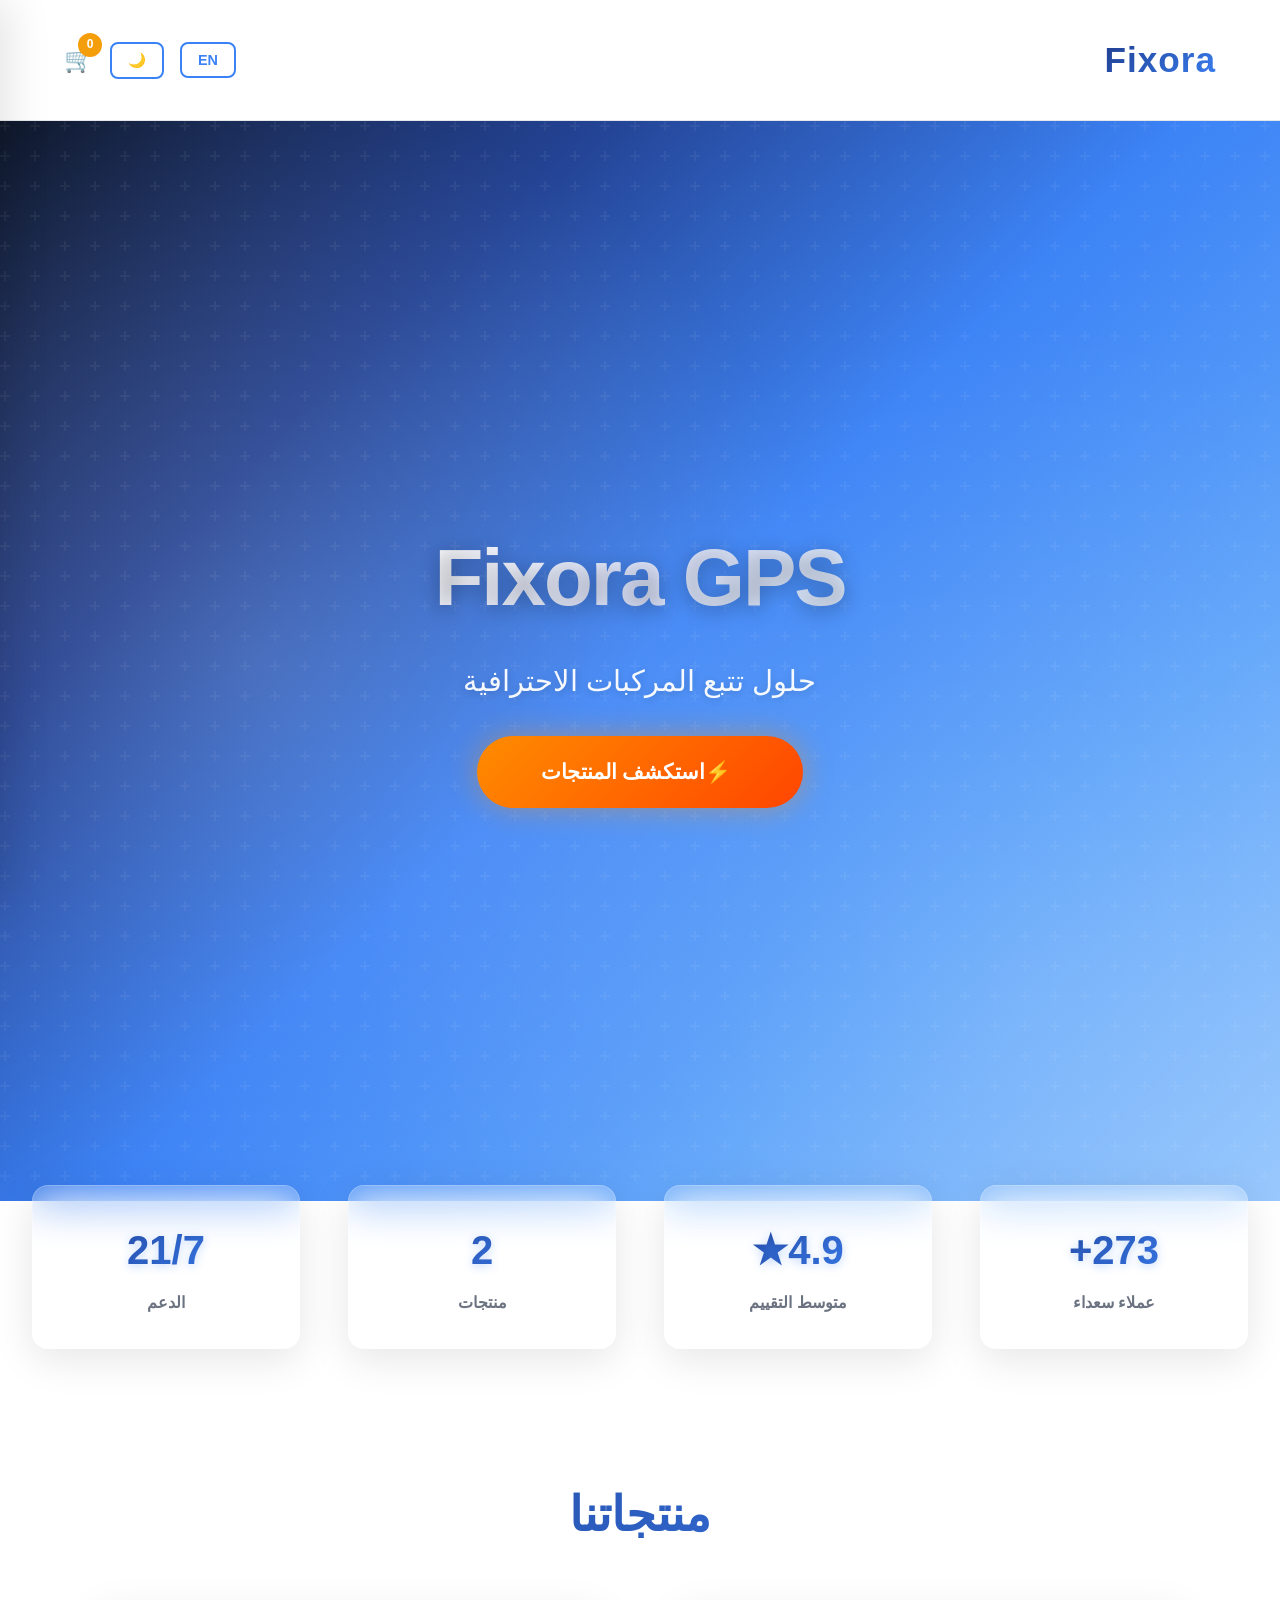
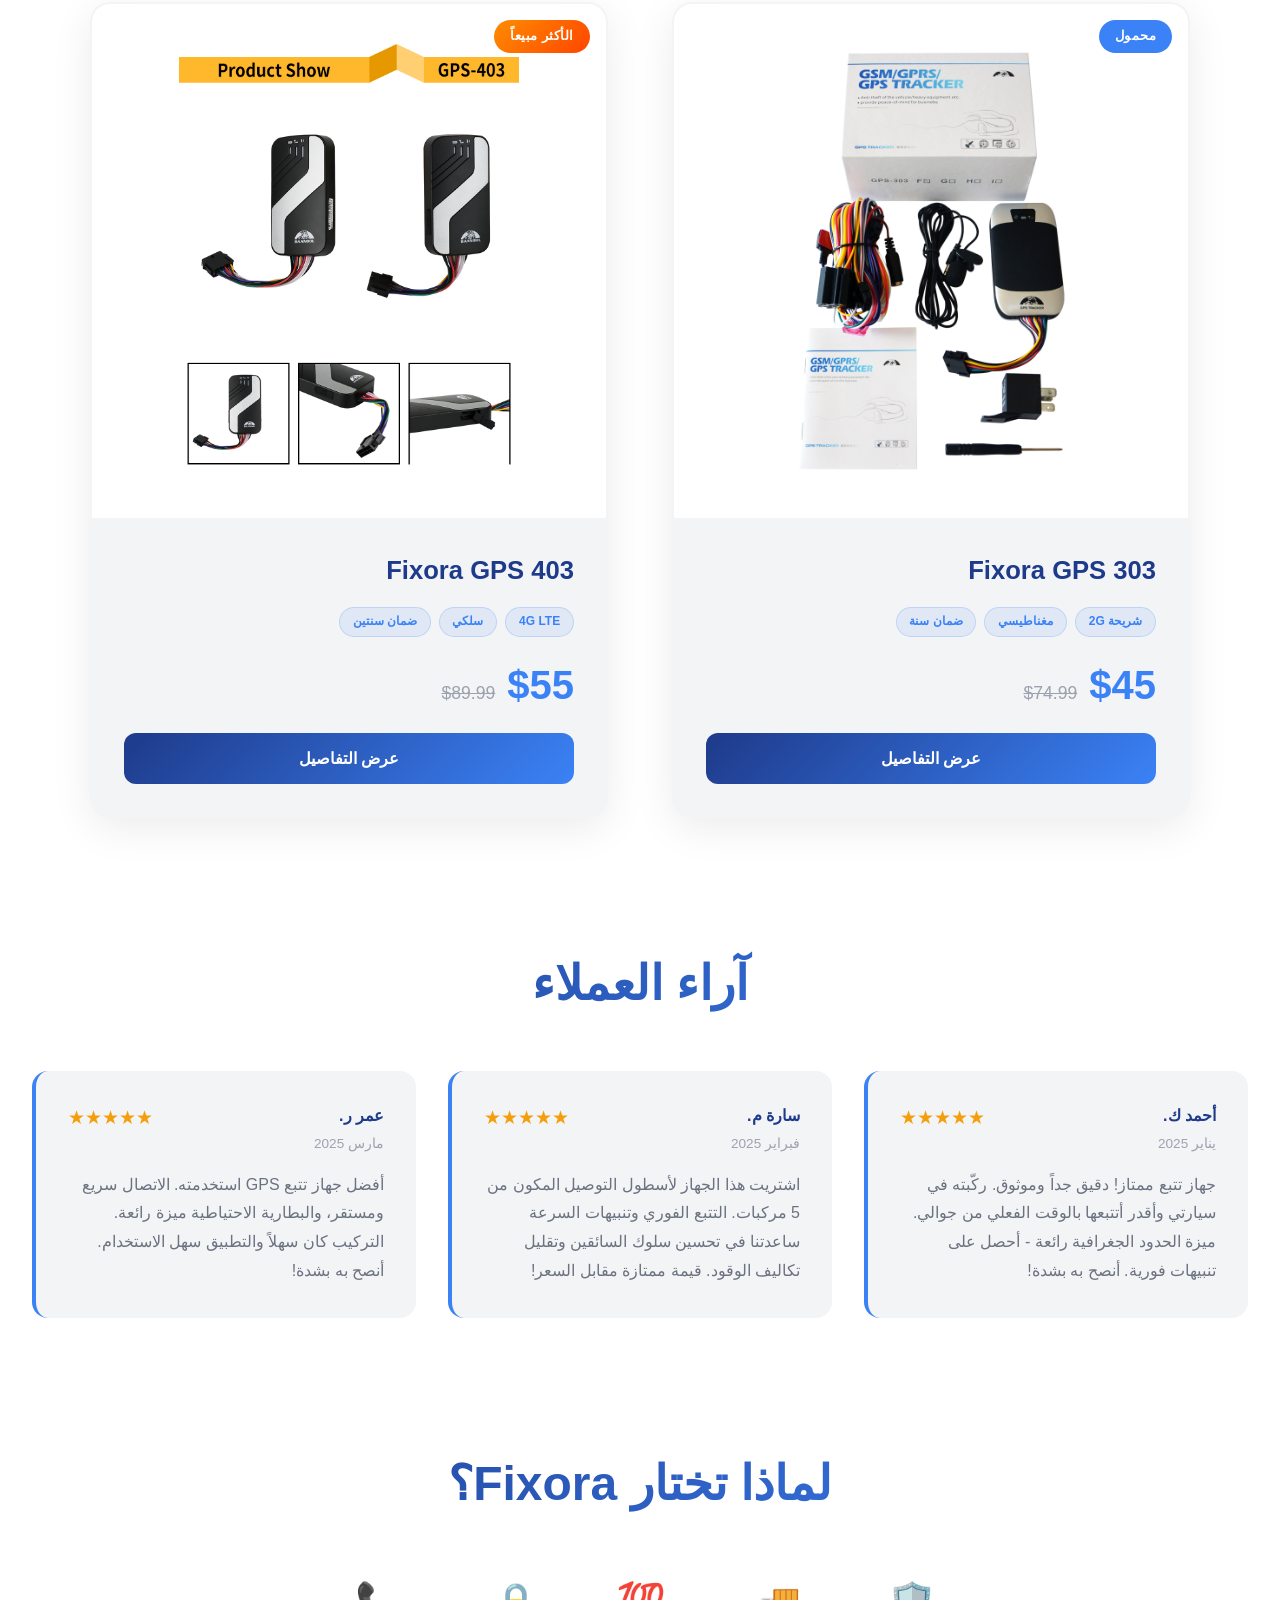
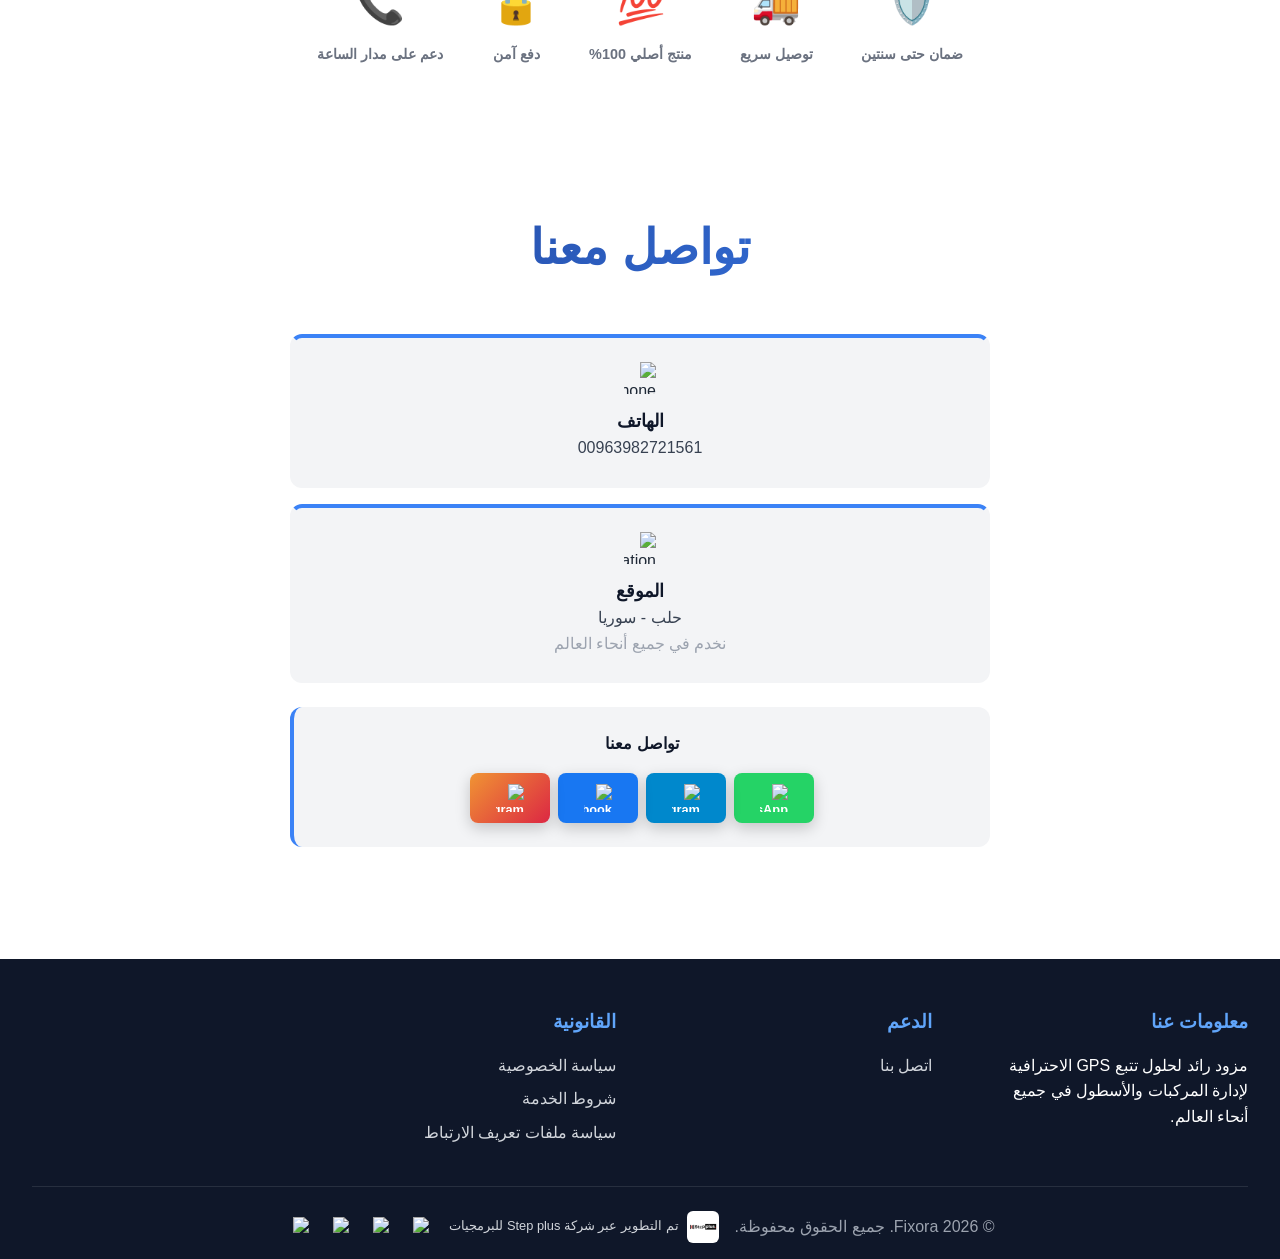
==== commit 2f1feed9: "Add multi-product support: GPS 303 & GPS 403" ====
--- a/index.html
+++ b/index.html
@@ -7,112 +7,56 @@
     <meta http-equiv="Referrer-Policy" content="strict-origin-when-cross-origin">
     <meta http-equiv="Permissions-Policy" content="geolocation=(), microphone=(), camera=(), payment=()">
     <meta name="viewport" content="width=device-width, initial-scale=1.0">
-    <title>Fixora GPS Tracker 403 - Premium Vehicle Tracking</title>
+    <title>Fixora GPS - Professional Vehicle Tracking Solutions</title>
     
     <!-- SEO Meta Tags -->
-    <meta name="description" content="Professional 4G LTE GPS tracker for vehicle tracking & fleet management. Real-time location, geofencing, 24/7 support. 2-year warranty. Order now!">
-    <meta name="keywords" content="GPS tracker, vehicle tracking, 4G LTE tracker, fleet management, real-time GPS, geofencing, car tracker">
+    <meta name="description" content="Professional GPS trackers for vehicle tracking & fleet management. Fixora GPS 303 & 403 - Real-time location, geofencing, 24/7 support. Order now!">
+    <meta name="keywords" content="GPS tracker, vehicle tracking, 4G LTE tracker, 2G tracker, fleet management, real-time GPS, geofencing, car tracker, Fixora GPS">
     <meta name="author" content="Fixora">
     <meta name="robots" content="index, follow, max-snippet:-1, max-image-preview:large, max-video-preview:-1">
     <meta name="rating" content="general">
     <meta name="revisit-after" content="7 days">
     
     <!-- Open Graph Tags -->
-    <meta property="og:title" content="Fixora GPS Tracker 403 - Premium Vehicle Tracking Device">
-    <meta property="og:description" content="Advanced GPS tracking device with 4G LTE, geofencing, real-time monitoring. Perfect for vehicles and fleet management.">
-    <meta property="og:image" content="https://fixora.com/images/h12daccca158b4b0ebc55eefc61ed2659z.jpg">
+    <meta property="og:title" content="Fixora GPS - Professional Vehicle Tracking Solutions">
+    <meta property="og:description" content="Advanced GPS tracking devices with real-time monitoring. GPS 303 & GPS 403 available. Perfect for vehicles and fleet management.">
+    <meta property="og:image" content="https://fixora-gps.netlify.app/images/fixora-logo.png">
     <meta property="og:image:width" content="1200">
     <meta property="og:image:height" content="630">
-    <meta property="og:type" content="product">
-    <meta property="og:url" content="https://fixora.com/tracker-403">
-    <meta property="og:site_name" content="Fixora">
+    <meta property="og:type" content="website">
+    <meta property="og:url" content="https://fixora-gps.netlify.app/">
+    <meta property="og:site_name" content="Fixora GPS">
     <meta property="og:locale" content="en_US">
     <meta property="og:locale:alternate" content="ar_SY">
     
     <!-- Twitter Card Tags -->
     <meta name="twitter:card" content="summary_large_image">
-    <meta name="twitter:title" content="Fixora GPS Tracker 403 - Professional Vehicle Tracking">
-    <meta name="twitter:description" content="Real-time GPS tracking with geofencing alerts and 24/7 support. $45 only!">
-    <meta name="twitter:image" content="https://fixora.com/images/h12daccca158b4b0ebc55eefc61ed2659z.jpg">
+    <meta name="twitter:title" content="Fixora GPS - Professional Vehicle Tracking Solutions">
+    <meta name="twitter:description" content="GPS 303 ($45) & GPS 403 ($55) - Real-time tracking with geofencing alerts and 24/7 support!">
+    <meta name="twitter:image" content="https://fixora-gps.netlify.app/images/fixora-logo.png">
     <meta name="twitter:creator" content="@FixoraOfficial">
     <meta name="twitter:site" content="@FixoraOfficial">
     
     <!-- Canonical URL -->
-    <link rel="canonical" href="https://fixora.com/tracker-403">
+    <link rel="canonical" href="https://fixora-gps.netlify.app/">
     
     <!-- Alternate Links for Languages -->
-    <link rel="alternate" hreflang="en" href="https://fixora.com/tracker-403">
-    <link rel="alternate" hreflang="ar" href="https://fixora.com/ar/tracker-403">
-    <link rel="alternate" hreflang="x-default" href="https://fixora.com/tracker-403">
+    <link rel="alternate" hreflang="en" href="https://fixora-gps.netlify.app/">
+    <link rel="alternate" hreflang="ar" href="https://fixora-gps.netlify.app/">
+    <link rel="alternate" hreflang="x-default" href="https://fixora-gps.netlify.app/">
     
     <!-- Favicon -->
     <link rel="icon" type="image/x-icon" href="/favicon.ico">
     <link rel="apple-touch-icon" href="/apple-touch-icon.png">
-    
-    <!-- JSON-LD Structured Data - Product Schema -->
-    <script type="application/ld+json">
-    {
-      "@context": "https://schema.org",
-      "@type": "Product",
-      "name": "Fixora GPS Tracker 403",
-      "image": [
-        "https://fixora.com/images/h12daccca158b4b0ebc55eefc61ed2659z.jpg",
-        "https://fixora.com/images/h8b7662b195c84db58f097f15ecfaf308y.jpg"
-      ],
-      "description": "Professional 4G LTE vehicle GPS tracker with real-time location monitoring, geofencing, and fleet management capabilities.",
-      "brand": {
-        "@type": "Brand",
-        "name": "Fixora"
-      },
-      "offers": {
-        "@type": "Offer",
-        "url": "https://fixora.com/tracker-403",
-        "priceCurrency": "USD",
-        "price": "45.00",
-        "availability": "https://schema.org/InStock",
-        "seller": {
-          "@type": "Organization",
-          "name": "Fixora"
-        }
-      },
-      "aggregateRating": {
-        "@type": "AggregateRating",
-        "ratingValue": "4.9",
-        "reviewCount": "500",
-        "bestRating": "5",
-        "worstRating": "1"
-      },
-      "review": [
-        {
-          "@type": "Review",
-          "author": {
-            "@type": "Person",
-            "name": "John Smith"
-          },
-          "datePublished": "2024-01-15",
-          "reviewRating": {
-            "@type": "Rating",
-            "ratingValue": "5"
-          },
-          "reviewBody": "Excellent tracking device! Very accurate and reliable. Perfect for fleet management. Highly recommended!"
-        }
-      ],
-      "warranty": {
-        "@type": "WarrantyPromise",
-        "durationOfWarranty": "P2Y",
-        "warrantyScope": "Full Coverage"
-      }
-    }
-    </script>
     
     <!-- JSON-LD Structured Data - Organization Schema -->
     <script type="application/ld+json">
     {
       "@context": "https://schema.org",
       "@type": "Organization",
-      "name": "Fixora",
-      "url": "https://fixora.com",
-      "logo": "https://fixora.com/logo.png",
+      "name": "Fixora GPS",
+      "url": "https://fixora-gps.netlify.app",
+      "logo": "https://fixora-gps.netlify.app/images/fixora-logo.png",
       "description": "Leading provider of professional GPS tracking solutions for vehicles and fleet management worldwide.",
       "sameAs": [
         "https://www.facebook.com/stepPlus.Dev",
@@ -130,34 +74,76 @@
     }
     </script>
     
-    <!-- JSON-LD Structured Data - Breadcrumb Schema -->
+    <!-- JSON-LD Structured Data - Product Schema (GPS 303) -->
     <script type="application/ld+json">
     {
       "@context": "https://schema.org",
-      "@type": "BreadcrumbList",
-      "itemListElement": [
-        {
-          "@type": "ListItem",
-          "position": 1,
-          "name": "Home",
-          "item": "https://fixora.com/"
-        },
-        {
-          "@type": "ListItem",
-          "position": 2,
-          "name": "Products",
-          "item": "https://fixora.com/products"
-        },
-        {
-          "@type": "ListItem",
-          "position": 3,
-          "name": "GPS Tracker 403",
-          "item": "https://fixora.com/tracker-403"
-        }
-      ]
+      "@type": "Product",
+      "name": "Fixora GPS 303",
+      "image": [
+        "https://fixora-gps.netlify.app/images/303/H1284b4d45ab94e7687469355d94d2f25v.jpg",
+        "https://fixora-gps.netlify.app/images/303/Haf2d868f92304d3a8d81dd6dd2d596beQ.jpg"
+      ],
+      "description": "Portable 2G GPS tracker with magnetic mount, remote control, and vehicle tracking capabilities.",
+      "brand": { "@type": "Brand", "name": "Fixora" },
+      "offers": {
+        "@type": "Offer",
+        "url": "https://fixora-gps.netlify.app/",
+        "priceCurrency": "USD",
+        "price": "45.00",
+        "availability": "https://schema.org/InStock",
+        "seller": { "@type": "Organization", "name": "Fixora" }
+      },
+      "aggregateRating": {
+        "@type": "AggregateRating",
+        "ratingValue": "4.8",
+        "reviewCount": "320",
+        "bestRating": "5",
+        "worstRating": "1"
+      },
+      "warranty": {
+        "@type": "WarrantyPromise",
+        "durationOfWarranty": "P1Y",
+        "warrantyScope": "Full Coverage"
+      }
     }
     </script>
-    
+
+    <!-- JSON-LD Structured Data - Product Schema (GPS 403) -->
+    <script type="application/ld+json">
+    {
+      "@context": "https://schema.org",
+      "@type": "Product",
+      "name": "Fixora GPS 403",
+      "image": [
+        "https://fixora-gps.netlify.app/images/h12daccca158b4b0ebc55eefc61ed2659z.jpg",
+        "https://fixora-gps.netlify.app/images/h8b7662b195c84db58f097f15ecfaf308y.jpg"
+      ],
+      "description": "Professional 4G LTE vehicle GPS tracker with real-time location monitoring, geofencing, and fleet management capabilities.",
+      "brand": { "@type": "Brand", "name": "Fixora" },
+      "offers": {
+        "@type": "Offer",
+        "url": "https://fixora-gps.netlify.app/",
+        "priceCurrency": "USD",
+        "price": "55.00",
+        "availability": "https://schema.org/InStock",
+        "seller": { "@type": "Organization", "name": "Fixora" }
+      },
+      "aggregateRating": {
+        "@type": "AggregateRating",
+        "ratingValue": "4.9",
+        "reviewCount": "500",
+        "bestRating": "5",
+        "worstRating": "1"
+      },
+      "warranty": {
+        "@type": "WarrantyPromise",
+        "durationOfWarranty": "P2Y",
+        "warrantyScope": "Full Coverage"
+      }
+    }
+    </script>
+
     <!-- JSON-LD Structured Data - FAQ Schema -->
     <script type="application/ld+json">
     {
@@ -166,26 +152,10 @@
       "mainEntity": [
         {
           "@type": "Question",
-          "name": "What is the GPS accuracy of Fixora Tracker 403?",
+          "name": "What is the difference between GPS 303 and GPS 403?",
           "acceptedAnswer": {
             "@type": "Answer",
-            "text": "The Fixora GPS Tracker 403 provides ±5 meters GPS accuracy with -165 dBm sensitivity. It supports multiple positioning technologies including GPS, GLONASS, and BeiDou."
-          }
-        },
-        {
-          "@type": "Question",
-          "name": "How long does the battery last?",
-          "acceptedAnswer": {
-            "@type": "Answer",
-            "text": "The device features a 3.7V 350mAh rechargeable battery. Battery life depends on usage patterns and network conditions, typically lasting 3-5 days with normal use."
-          }
-        },
-        {
-          "@type": "Question",
-          "name": "Is geofencing available?",
-          "acceptedAnswer": {
-            "@type": "Answer",
-            "text": "Yes! The Fixora GPS Tracker 403 includes advanced geofencing capabilities. You can set virtual boundaries and receive instant alerts when the device enters or exits defined zones."
+            "text": "GPS 303 uses 2G connectivity with magnetic mount (portable), while GPS 403 uses 4G LTE with wired installation. GPS 403 comes with 2-year warranty vs 1-year for GPS 303."
           }
         },
         {
@@ -193,15 +163,7 @@
           "name": "What payment methods do you accept?",
           "acceptedAnswer": {
             "@type": "Answer",
-            "text": "We accept multiple payment methods: USDT (cryptocurrency), ShamCash, Hawala transfers, and Cash on Delivery (COD). Choose your preferred method during checkout."
-          }
-        },
-        {
-          "@type": "Question",
-          "name": "What is the warranty period?",
-          "acceptedAnswer": {
-            "@type": "Answer",
-            "text": "Every Fixora GPS Tracker 403 comes with a comprehensive 2-year warranty covering manufacturing defects and technical issues. Our 24/7 support team is always ready to help."
+            "text": "We accept USDT, ShamCash, Hawala transfers, and Cash on Delivery (COD)."
           }
         }
       ]
@@ -221,9 +183,6 @@
     <link rel="preconnect" href="https://fonts.gstatic.com" crossorigin>
     <link rel="preload" href="https://fonts.googleapis.com/css2?family=Outfit:wght@400;500;600;700&family=Tajawal:wght@400;500;700&family=Cairo:wght@400;500;700&family=Amiri:wght@400;700&display=swap" as="style">
     <link rel="stylesheet" href="https://fonts.googleapis.com/css2?family=Outfit:wght@400;500;600;700&family=Tajawal:wght@400;500;700&family=Cairo:wght@400;500;700&family=Amiri:wght@400;700&display=swap">
-    
-    <!-- Preload critical images -->
-    <link rel="preload" as="image" href="images/h12daccca158b4b0ebc55eefc61ed2659z.jpg" media="(min-width: 768px)">
 
 </head>
 <body>
@@ -243,24 +202,24 @@
     <!-- Header -->
     <header>
         <div class="header-container">
-            <div class="logo">Fixora</div>
-                <div class="header-controls">
-                    <button class="language-toggle" id="langToggle">EN</button>
-                    <button class="theme-toggle" id="themeToggle">🌙</button>
-                    <div class="cart-icon" id="cartIcon">
-                        🛒
-                        <span class="cart-badge" id="cartBadge">0</span>
-                    </div>
-                </div>
+            <div class="logo" id="logoBtn">Fixora</div>
+            <div class="header-controls">
+                <button class="language-toggle" id="langToggle">EN</button>
+                <button class="theme-toggle" id="themeToggle">🌙</button>
+                <div class="cart-icon" id="cartIcon">
+                    🛒
+                    <span class="cart-badge" id="cartBadge">0</span>
+                </div>
+            </div>
         </div>
     </header>
 
     <!-- Hero Section -->
     <section class="hero" id="hero">
         <div class="hero-content">
-            <h1 id="heroTitle">Fixora GPS Tracker 403</h1>
-            <p id="heroSubtitle">Professional Vehicle Tracking Solution</p>
-            <button class="hero-cta" id="heroCta">Explore Now</button>
+            <h1 id="heroTitle">Fixora GPS</h1>
+            <p id="heroSubtitle">Professional Vehicle Tracking Solutions</p>
+            <button class="hero-cta" id="heroCta">Explore Products</button>
         </div>
     </section>
 
@@ -268,7 +227,7 @@
     <section class="stats-section fade-in">
         <div class="stats-grid">
             <div class="stat-card">
-                <div class="stat-number" id="stat1">200+</div>
+                <div class="stat-number" id="stat1">500+</div>
                 <div class="stat-label" id="stat1Label">Happy Customers</div>
             </div>
             <div class="stat-card">
@@ -277,7 +236,7 @@
             </div>
             <div class="stat-card">
                 <div class="stat-number" id="stat3">2</div>
-                <div class="stat-label" id="stat3Label">Year Warranty</div>
+                <div class="stat-label" id="stat3Label">Products</div>
             </div>
             <div class="stat-card">
                 <div class="stat-number" id="stat4">24/7</div>
@@ -286,12 +245,66 @@
         </div>
     </section>
 
-    <!-- Product Gallery -->
-    <section class="gallery-section fade-in">
-        <h2 class="section-title" id="galleryTitle">Product Gallery</h2>
+    <!-- Products Section (NEW!) -->
+    <section class="products-section fade-in" id="productsSection">
+        <h2 class="section-title" id="productsTitle">Our Products</h2>
+        <div class="products-grid">
+            <!-- Product Card: GPS 303 -->
+            <div class="product-card" id="productCard303" data-product="gps303">
+                <div class="product-card-badge" id="badge303">Portable</div>
+                <div class="product-card-image">
+                    <img src="images/303/H1284b4d45ab94e7687469355d94d2f25v.jpg" alt="Fixora GPS 303" loading="lazy">
+                </div>
+                <div class="product-card-info">
+                    <h3 class="product-card-name">Fixora GPS 303</h3>
+                    <div class="product-card-features">
+                        <span class="product-tag" id="tag303conn">2G SIM</span>
+                        <span class="product-tag" id="tag303mount">Magnetic</span>
+                        <span class="product-tag" id="tag303warranty">1 Year Warranty</span>
+                    </div>
+                    <div class="product-card-price">
+                        <span class="card-current-price">$45</span>
+                        <span class="card-original-price">$74.99</span>
+                    </div>
+                    <button class="product-card-btn" data-product="gps303" id="viewBtn303">View Details</button>
+                </div>
+            </div>
+
+            <!-- Product Card: GPS 403 -->
+            <div class="product-card" id="productCard403" data-product="gps403">
+                <div class="product-card-badge bestseller" id="badge403">Best Seller</div>
+                <div class="product-card-image">
+                    <img src="images/h12daccca158b4b0ebc55eefc61ed2659z.jpg" alt="Fixora GPS 403" loading="lazy">
+                </div>
+                <div class="product-card-info">
+                    <h3 class="product-card-name">Fixora GPS 403</h3>
+                    <div class="product-card-features">
+                        <span class="product-tag" id="tag403conn">4G LTE</span>
+                        <span class="product-tag" id="tag403mount">Wired</span>
+                        <span class="product-tag" id="tag403warranty">2 Year Warranty</span>
+                    </div>
+                    <div class="product-card-price">
+                        <span class="card-current-price">$55</span>
+                        <span class="card-original-price">$89.99</span>
+                    </div>
+                    <button class="product-card-btn" data-product="gps403" id="viewBtn403">View Details</button>
+                </div>
+            </div>
+        </div>
+    </section>
+
+    <!-- Product Detail Section (Dynamic - shows selected product) -->
+    <section class="product-detail-section fade-in" id="productDetailSection" style="display: none;">
+        <div class="detail-back-btn-wrapper">
+            <button class="detail-back-btn" id="backToProducts">← Back to Products</button>
+        </div>
+        
+        <h2 class="section-title" id="detailTitle">Product Details</h2>
+
+        <!-- Gallery -->
         <div class="gallery-container">
             <div class="slider-main">
-                <img id="mainImage" src="images/h12daccca158b4b0ebc55eefc61ed2659z.jpg" alt="Fixora GPS Tracker 403 - Professional Vehicle Tracking Device" loading="lazy">
+                <img id="mainImage" src="" alt="Fixora GPS Tracker" loading="lazy">
                 <button class="slider-nav prev" id="prevBtn" aria-label="Previous image">❮</button>
                 <button class="slider-nav next" id="nextBtn" aria-label="Next image">❯</button>
                 <div class="slider-controls" id="sliderControls"></div>
@@ -301,106 +314,46 @@
                     <span class="discount-badge" id="discountBadge">40% OFF</span>
                 </div>
                 <div class="price-display">
-                    <span class="current-price">$45</span>
-                    <span class="original-price">$74.99</span>
-                </div>
-                <p class="product-description" id="productDesc">The Fixora GPS Tracker 403 is a professional 4G LTE vehicle tracking device designed for real-time location monitoring, fleet management, and vehicle security. Features advanced GPS positioning, geofencing, and remote control capabilities.</p>
+                    <span class="current-price" id="detailPrice">$45</span>
+                    <span class="original-price" id="detailOriginalPrice">$74.99</span>
+                </div>
+                <p class="product-description" id="productDesc">Product description here</p>
                 <button class="add-to-cart-btn" id="addToCartBtn">Buy Now</button>
             </div>
         </div>
         <div class="thumbnails" id="thumbnails"></div>
-    </section>
-
-    <!-- Features Section -->
-    <section class="features-section fade-in">
-        <h2 class="section-title" id="featuresTitle">Key Features</h2>
-        <div class="features-grid">
-            <div class="feature-card">
-                <div class="feature-icon">📍</div>
-                <h3 id="feat1Title">Real-Time GPS</h3>
-                <p id="feat1Desc">Accurate positioning with 5m accuracy</p>
-            </div>
-            <div class="feature-card">
-                <div class="feature-icon">📡</div>
-                <h3 id="feat2Title">4G LTE Network</h3>
-                <p id="feat2Desc">Fast and reliable connectivity</p>
-            </div>
-            <div class="feature-card">
-                <div class="feature-icon">🔋</div>
-                <h3 id="feat3Title">Long Battery Life</h3>
-                <p id="feat3Desc">3.7V 350mAh rechargeable battery</p>
-            </div>
-            <div class="feature-card">
-                <div class="feature-icon">🛡️</div>
-                <h3 id="feat4Title">Geofencing</h3>
-                <p id="feat4Desc">Set virtual boundaries and get alerts</p>
-            </div>
-            <div class="feature-card">
-                <div class="feature-icon">⚡</div>
-                <h3 id="feat5Title">Overspeed Alert</h3>
-                <p id="feat5Desc">Automatic notifications for speed violations</p>
-            </div>
-            <div class="feature-card">
-                <div class="feature-icon">🔐</div>
-                <h3 id="feat6Title">Remote Control</h3>
-                <p id="feat6Desc">Engine cut-off and device management</p>
-            </div>
-        </div>
-    </section>
-
-    <!-- Specifications -->
-    <section class="specs-section fade-in">
-        <h2 class="section-title" id="specsTitle">Technical Specifications</h2>
-        <table class="specs-table">
-            <thead>
-                <tr>
-                    <th id="specHeader1">Specification</th>
-                    <th id="specHeader2">Details</th>
-                </tr>
-            </thead>
-            <tbody>
-                <tr>
-                    <td id="spec1Label">GPS Sensitivity</td>
-                    <td id="spec1Value">-165 dBm</td>
-                </tr>
-                <tr>
-                    <td id="spec2Label">GPS Accuracy</td>
-                    <td id="spec2Value">±5 meters</td>
-                </tr>
-                <tr>
-                    <td id="spec3Label">Time to First Fix</td>
-                    <td id="spec3Value">Cold: 45s, Warm: 35s, Hot: 1s</td>
-                </tr>
-                <tr>
-                    <td id="spec4Label">Power Supply</td>
-                    <td id="spec4Value">12V-24V DC</td>
-                </tr>
-                <tr>
-                    <td id="spec5Label">Battery Capacity</td>
-                    <td id="spec5Value">3.7V 350mAh (Rechargeable)</td>
-                </tr>
-                <tr>
-                    <td id="spec6Label">Communication</td>
-                    <td id="spec6Value">4G LTE, GSM, GPRS</td>
-                </tr>
-                <tr>
-                    <td id="spec7Label">Memory</td>
-                    <td id="spec7Value">8GB Storage</td>
-                </tr>
-                <tr>
-                    <td id="spec8Label">Material</td>
-                    <td id="spec8Value">High-Quality Plastic Shell</td>
-                </tr>
-            </tbody>
-        </table>
-    </section>
-
-    <!-- Packing List -->
-    <section class="packing-section fade-in">
-        <h2 class="section-title" id="packingTitle">What's in the Box</h2>
-        <div class="packing-content">
-            <div class="packing-single-image">
-                <img src="images/hb3c5da15f28b48d7b2a119bc63cae690n.jpg" alt="Fixora GPS Tracker 403 Package Contents" loading="lazy" style="max-width: 400px; width: 100%; border-radius: 0.5rem; display: block; margin: 0 auto;"/>
+
+        <!-- Features -->
+        <div class="features-section-inner">
+            <h2 class="section-title" id="featuresTitle">Key Features</h2>
+            <div class="features-grid" id="featuresGrid">
+                <!-- Features will be loaded dynamically -->
+            </div>
+        </div>
+
+        <!-- Specifications -->
+        <div class="specs-section-inner">
+            <h2 class="section-title" id="specsTitle">Technical Specifications</h2>
+            <table class="specs-table">
+                <thead>
+                    <tr>
+                        <th id="specHeader1">Specification</th>
+                        <th id="specHeader2">Details</th>
+                    </tr>
+                </thead>
+                <tbody id="specsBody">
+                    <!-- Specs will be loaded dynamically -->
+                </tbody>
+            </table>
+        </div>
+
+        <!-- Packing List -->
+        <div class="packing-section-inner">
+            <h2 class="section-title" id="packingTitle">What's in the Box</h2>
+            <div class="packing-content">
+                <div class="packing-single-image">
+                    <img id="packingImage" src="" alt="Package Contents" loading="lazy" style="max-width: 400px; width: 100%; border-radius: 0.5rem; display: block; margin: 0 auto;">
+                </div>
             </div>
         </div>
     </section>
@@ -417,7 +370,7 @@
                     </div>
                     <div class="review-stars">★★★★★</div>
                 </div>
-                <p class="review-text" id="review1Text">Excellent tracking device! Very accurate and reliable. I installed it in my car and I can track it in real-time from my phone. The geofencing feature is amazing - I get instant alerts. Highly recommended for anyone who wants peace of mind!</p>
+                <p class="review-text" id="review1Text">Excellent tracking device! Very accurate and reliable. I installed it in my car and I can track it in real-time from my phone. The geofencing feature is amazing - I get instant alerts. Highly recommended!</p>
             </div>
             <div class="review-card">
                 <div class="review-header">
@@ -427,7 +380,7 @@
                     </div>
                     <div class="review-stars">★★★★★</div>
                 </div>
-                <p class="review-text" id="review2Text">I bought this for our delivery fleet of 5 vehicles. The real-time tracking and speed alerts have helped us improve driver behavior and reduce fuel costs. Customer support was very helpful during setup. Great value for the price!</p>
+                <p class="review-text" id="review2Text">I bought this for our delivery fleet of 5 vehicles. The real-time tracking and speed alerts have helped us improve driver behavior and reduce fuel costs. Great value for the price!</p>
             </div>
             <div class="review-card">
                 <div class="review-header">
@@ -437,7 +390,7 @@
                     </div>
                     <div class="review-stars">★★★★★</div>
                 </div>
-                <p class="review-text" id="review3Text">The best GPS tracker I've used. The 4G connection is fast and stable, and the battery backup is a great feature. Installation was easy and the app is user-friendly. Two-year warranty gives me confidence in the product quality.</p>
+                <p class="review-text" id="review3Text">The best GPS tracker I've used. The connection is fast and stable, and the battery backup is a great feature. Installation was easy and the app is user-friendly. Highly recommended!</p>
             </div>
         </div>
     </section>
@@ -448,7 +401,7 @@
         <div class="badges-container">
             <div class="badge">
                 <div class="badge-icon">🛡️</div>
-                <div class="badge-text" id="badge1Text">2-Year Warranty</div>
+                <div class="badge-text" id="badge1Text">Up to 2-Year Warranty</div>
             </div>
             <div class="badge">
                 <div class="badge-icon">🚚</div>
@@ -491,20 +444,19 @@
                         </div>
                     </div>
                 </div>
-
                 <div class="contact-social-section">
                     <h4 id="followUsTitle">Contact Us</h4>
                     <div class="contact-social-buttons">
-                        <a href="https://wa.me/963982721561" class="contact-social-btn whatsapp" id="contactWhatsApp" target="_blank" rel="noopener noreferrer" title="WhatsApp">
+                        <a href="https://wa.me/963982721561" class="contact-social-btn whatsapp" target="_blank" rel="noopener noreferrer" title="WhatsApp">
                             <img src="https://img.icons8.com/color/48/000000/whatsapp--v1.png" alt="WhatsApp">
                         </a>
-                        <a href="https://t.me/fixora_support" class="contact-social-btn telegram" id="contactTelegram" target="_blank" rel="noopener noreferrer" title="Telegram">
+                        <a href="https://t.me/fixora_support" class="contact-social-btn telegram" target="_blank" rel="noopener noreferrer" title="Telegram">
                             <img src="https://img.icons8.com/color/48/000000/telegram-app--v1.png" alt="Telegram">
                         </a>
-                        <a href="https://www.facebook.com/stepPlus.Dev" class="contact-social-btn facebook" id="contactFacebook" target="_blank" rel="noopener noreferrer" title="Facebook">
+                        <a href="https://www.facebook.com/stepPlus.Dev" class="contact-social-btn facebook" target="_blank" rel="noopener noreferrer" title="Facebook">
                             <img src="https://img.icons8.com/color/48/000000/facebook.png" alt="Facebook">
                         </a>
-                        <a href="https://www.instagram.com/fixora.officialstore" class="contact-social-btn instagram" id="contactInstagram" target="_blank" rel="noopener noreferrer" title="Instagram">
+                        <a href="https://www.instagram.com/fixora.officialstore" class="contact-social-btn instagram" target="_blank" rel="noopener noreferrer" title="Instagram">
                             <img src="https://img.icons8.com/color/48/000000/instagram-new.png" alt="Instagram">
                         </a>
                     </div>
@@ -520,7 +472,6 @@
                 <h3 id="footerAbout">About Us</h3>
                 <p id="footerAboutText">Leading provider of professional GPS tracking solutions for vehicles and fleet management worldwide.</p>
             </div>
-
             <div class="footer-section">
                 <h3 id="footerSupport">Support</h3>
                 <ul>
@@ -537,27 +488,27 @@
             </div>
         </div>
         <div class="footer-bottom" id="footerBottom">
-                <div class="footer-bottom-wrapper">
-                    <span id="copyrightText">&copy; 2026 Fixora. All rights reserved.</span>
-                    <a href="https://wa.me/963982721561?text=مرحباً، أحتاج مساعدة من Step Plus للبرمجيات" target="_blank" rel="noopener noreferrer" class="stepplus-link" title="Step Plus للبرمجيات - واتساب">
-                        <img src="images/steppluslogo.png" alt="Step Plus للبرمجيات" class="stepplus-logo">
-                        <span class="dev-credit-small arabic-text">تمت البرمجة عبر Step plus للبرمجيات</span>
-                    </a>
-                    <div class="footer-social-icons">
-                        <a href="https://wa.me/963982721561" target="_blank" rel="noopener noreferrer" aria-label="WhatsApp" class="footer-social-link">
-                            <img src="https://img.icons8.com/color/20/9ca3af/whatsapp--v1.png" alt="WhatsApp" class="footer-icon">
-                        </a>
-                        <a href="https://t.me/fixora_support" target="_blank" rel="noopener noreferrer" aria-label="Telegram" class="footer-social-link">
-                            <img src="https://img.icons8.com/color/20/9ca3af/telegram-app--v1.png" alt="Telegram" class="footer-icon">
-                        </a>
-                        <a href="https://www.facebook.com/stepPlus.Dev" target="_blank" rel="noopener noreferrer" aria-label="Facebook" class="footer-social-link">
-                            <img src="https://img.icons8.com/color/20/9ca3af/facebook.png" alt="Facebook" class="footer-icon">
-                        </a>
-                        <a href="https://www.instagram.com/fixora.officialstore" target="_blank" rel="noopener noreferrer" aria-label="Instagram" class="footer-social-link">
-                            <img src="https://img.icons8.com/color/20/9ca3af/instagram-new.png" alt="Instagram" class="footer-icon">
-                        </a>
-                    </div>
-                </div>
+            <div class="footer-bottom-wrapper">
+                <span id="copyrightText">&copy; 2026 Fixora. All rights reserved.</span>
+                <a href="https://wa.me/963982721561?text=مرحباً، أحتاج مساعدة من Step Plus للبرمجيات" target="_blank" rel="noopener noreferrer" class="stepplus-link" title="Step Plus للبرمجيات">
+                    <img src="images/steppluslogo.png" alt="Step Plus" class="stepplus-logo">
+                    <span class="dev-credit-small arabic-text">تمت البرمجة عبر Step plus للبرمجيات</span>
+                </a>
+                <div class="footer-social-icons">
+                    <a href="https://wa.me/963982721561" target="_blank" rel="noopener noreferrer" aria-label="WhatsApp" class="footer-social-link">
+                        <img src="https://img.icons8.com/color/20/9ca3af/whatsapp--v1.png" alt="WhatsApp" class="footer-icon">
+                    </a>
+                    <a href="https://t.me/fixora_support" target="_blank" rel="noopener noreferrer" aria-label="Telegram" class="footer-social-link">
+                        <img src="https://img.icons8.com/color/20/9ca3af/telegram-app--v1.png" alt="Telegram" class="footer-icon">
+                    </a>
+                    <a href="https://www.facebook.com/stepPlus.Dev" target="_blank" rel="noopener noreferrer" aria-label="Facebook" class="footer-social-link">
+                        <img src="https://img.icons8.com/color/20/9ca3af/facebook.png" alt="Facebook" class="footer-icon">
+                    </a>
+                    <a href="https://www.instagram.com/fixora.officialstore" target="_blank" rel="noopener noreferrer" aria-label="Instagram" class="footer-social-link">
+                        <img src="https://img.icons8.com/color/20/9ca3af/instagram-new.png" alt="Instagram" class="footer-icon">
+                    </a>
+                </div>
+            </div>
         </div>
     </footer>
 
@@ -579,35 +530,31 @@
         </div>
     </div>
 
-    <!-- Enhanced Checkout Modal -->
+    <!-- Checkout Modal -->
     <div class="modal-overlay" id="checkoutModal">
         <div class="checkout-modal">
             <div class="checkout-header">
                 <h2 id="checkoutTitle">Checkout</h2>
                 <button class="modal-close" id="checkoutCloseBtn" aria-label="Close checkout">✕</button>
             </div>
-
-            <!-- Contact Before Purchase -->
             <div class="contact-before-purchase">
-                <h3 id="contactBeforePurchaseTitle" class="arabic-text">Questions? Contact Us First!</h3>
-                <p id="contactBeforePurchaseText" class="arabic-text">Have any questions before purchasing? Our support team is ready to help via your preferred channel.</p>
+                <h3 id="contactBeforePurchaseTitle">Questions? Contact Us First!</h3>
+                <p id="contactBeforePurchaseText">Have any questions before purchasing? Our support team is ready to help.</p>
                 <div class="contact-social-buttons">
-                    <a href="https://wa.me/963982721561" class="contact-social-btn whatsapp" id="checkoutWhatsapp" target="_blank" rel="noopener noreferrer">
-                        <img src="https://img.icons8.com/color/24/000000/whatsapp--v1.png" alt="WhatsApp" style="width:18px;height:18px;"> 
-                    </a>
-                    <a href="https://t.me/fixora_support" class="contact-social-btn telegram" id="checkoutTelegram" target="_blank" rel="noopener noreferrer">
-                        <img src="https://img.icons8.com/color/24/000000/telegram-app--v1.png" alt="Telegram" style="width:18px;height:18px;"> 
-                    </a>
-                    <a href="https://www.facebook.com/stepPlus.Dev" class="contact-social-btn facebook" id="checkoutFacebook" target="_blank" rel="noopener noreferrer">
-                        <img src="https://img.icons8.com/color/24/000000/facebook.png" alt="Facebook" style="width:18px;height:18px;"> 
-                    </a>
-                    <a href="https://www.instagram.com/fixora.officialstore" class="contact-social-btn instagram" id="checkoutInstagram" target="_blank" rel="noopener noreferrer">
-                        <img src="https://img.icons8.com/color/24/000000/instagram-new.png" alt="Instagram" style="width:18px;height:18px;"> 
-                    </a>
-                </div>
-            </div>
-
-            <!-- Checkout Form -->
+                    <a href="https://wa.me/963982721561" class="contact-social-btn whatsapp" target="_blank" rel="noopener noreferrer">
+                        <img src="https://img.icons8.com/color/24/000000/whatsapp--v1.png" alt="WhatsApp" style="width:18px;height:18px;">
+                    </a>
+                    <a href="https://t.me/fixora_support" class="contact-social-btn telegram" target="_blank" rel="noopener noreferrer">
+                        <img src="https://img.icons8.com/color/24/000000/telegram-app--v1.png" alt="Telegram" style="width:18px;height:18px;">
+                    </a>
+                    <a href="https://www.facebook.com/stepPlus.Dev" class="contact-social-btn facebook" target="_blank" rel="noopener noreferrer">
+                        <img src="https://img.icons8.com/color/24/000000/facebook.png" alt="Facebook" style="width:18px;height:18px;">
+                    </a>
+                    <a href="https://www.instagram.com/fixora.officialstore" class="contact-social-btn instagram" target="_blank" rel="noopener noreferrer">
+                        <img src="https://img.icons8.com/color/24/000000/instagram-new.png" alt="Instagram" style="width:18px;height:18px;">
+                    </a>
+                </div>
+            </div>
             <form id="checkoutForm" class="checkout-form" novalidate>
                 <div class="form-group">
                     <label for="fullName" id="nameLabel">Full Name</label>
@@ -621,8 +568,6 @@
                     <label for="deliveryAddress" id="addressLabel">Delivery Address</label>
                     <textarea id="deliveryAddress" class="form-input" required maxlength="200" rows="3" autocomplete="street-address"></textarea>
                 </div>
-
-                <!-- Payment Methods -->
                 <div class="payment-section">
                     <label id="paymentLabel">Payment Method</label>
                     <div class="payment-methods" id="paymentMethods">
@@ -639,13 +584,11 @@
                             <span>حوالة</span>
                         </button>
                         <button type="button" class="payment-card payment-cod" data-method="cod" id="paymentCOD">
-                            <img src="https://img.icons8.com/fluency/48/delivery.png" class="payment-icon" alt="Cash on Delivery" style="width:32px;height:32px;">
+                            <img src="https://img.icons8.com/fluency/48/delivery.png" class="payment-icon" alt="COD" style="width:32px;height:32px;">
                             <span>الدفع عند الاستلام</span>
                         </button>
                     </div>
                 </div>
-
-                <input type="hidden" id="selectedPayment" value="usdt">
                 <button type="submit" class="add-to-cart-btn submit-btn" id="submitBtn">Place Order</button>
             </form>
         </div>
--- a/style.css
+++ b/style.css
@@ -2877,4 +2877,466 @@
 
 body.dark-mode .review-date {
     color: #6b7280;
+}
+/* ============================================
+   MULTI-PRODUCT STYLES - NEW SECTIONS
+   ============================================ */
+
+/* ===== Products Section ===== */
+.products-section {
+    max-width: 1400px;
+    margin: 4rem auto;
+    padding: 2rem;
+    position: relative;
+    z-index: 2;
+}
+
+.products-grid {
+    display: grid;
+    grid-template-columns: repeat(2, 1fr);
+    gap: 3rem;
+    max-width: 1000px;
+    margin: 0 auto;
+}
+
+/* ===== Product Card ===== */
+.product-card {
+    background: var(--light-gray);
+    border-radius: 20px;
+    overflow: hidden;
+    transition: all 0.4s cubic-bezier(0.4, 0, 0.2, 1);
+    border: 2px solid transparent;
+    cursor: pointer;
+    position: relative;
+    box-shadow: 0 10px 40px rgba(0, 0, 0, 0.08);
+}
+
+body.dark-mode .product-card {
+    background: rgba(255, 255, 255, 0.05);
+    box-shadow: 0 10px 40px rgba(0, 0, 0, 0.3);
+    border-color: rgba(255, 255, 255, 0.1);
+}
+
+.product-card:hover {
+    transform: translateY(-10px) scale(1.02);
+    border-color: var(--accent-blue);
+    box-shadow: 0 25px 60px rgba(30, 58, 138, 0.25);
+}
+
+body.dark-mode .product-card:hover {
+    box-shadow: 0 25px 60px rgba(59, 130, 246, 0.2);
+    border-color: var(--accent-light);
+}
+
+/* Product Card Badge */
+.product-card-badge {
+    position: absolute;
+    top: 1rem;
+    left: 1rem;
+    background: var(--accent-blue);
+    color: white;
+    padding: 0.4rem 1rem;
+    border-radius: 50px;
+    font-size: 0.8rem;
+    font-weight: 700;
+    z-index: 5;
+    letter-spacing: 0.5px;
+    text-transform: uppercase;
+}
+
+body.rtl .product-card-badge {
+    left: auto;
+    right: 1rem;
+}
+
+.product-card-badge.bestseller {
+    background: linear-gradient(135deg, var(--orange), var(--red));
+    animation: pulse 2s ease-in-out infinite;
+}
+
+/* Product Card Image */
+.product-card-image {
+    width: 100%;
+    aspect-ratio: 1;
+    display: flex;
+    align-items: center;
+    justify-content: center;
+    padding: 2rem;
+    background: white;
+    overflow: hidden;
+    position: relative;
+}
+
+body.dark-mode .product-card-image {
+    background: rgba(255, 255, 255, 0.08);
+}
+
+.product-card-image img {
+    max-width: 100%;
+    max-height: 100%;
+    object-fit: contain;
+    transition: transform 0.5s ease;
+}
+
+.product-card:hover .product-card-image img {
+    transform: scale(1.08);
+}
+
+/* Product Card Info */
+.product-card-info {
+    padding: 1.5rem;
+    display: flex;
+    flex-direction: column;
+    gap: 1rem;
+}
+
+.product-card-name {
+    font-size: 1.4rem;
+    font-weight: 800;
+    color: var(--primary-blue);
+    margin: 0;
+}
+
+body.dark-mode .product-card-name {
+    color: var(--accent-light);
+}
+
+/* Product Tags */
+.product-card-features {
+    display: flex;
+    flex-wrap: wrap;
+    gap: 0.5rem;
+}
+
+.product-tag {
+    background: rgba(59, 130, 246, 0.1);
+    color: var(--accent-blue);
+    padding: 0.3rem 0.8rem;
+    border-radius: 50px;
+    font-size: 0.75rem;
+    font-weight: 600;
+    border: 1px solid rgba(59, 130, 246, 0.2);
+}
+
+body.dark-mode .product-tag {
+    background: rgba(96, 165, 250, 0.15);
+    color: var(--accent-light);
+    border-color: rgba(96, 165, 250, 0.3);
+}
+
+/* Product Card Price */
+.product-card-price {
+    display: flex;
+    align-items: baseline;
+    gap: 0.75rem;
+}
+
+.card-current-price {
+    font-size: 2rem;
+    font-weight: 800;
+    color: var(--accent-blue);
+}
+
+.card-original-price {
+    font-size: 1.1rem;
+    color: #9ca3af;
+    text-decoration: line-through;
+}
+
+/* Product Card Button */
+.product-card-btn {
+    width: 100%;
+    padding: 1rem;
+    background: linear-gradient(135deg, var(--primary-blue), var(--accent-blue));
+    color: white;
+    border: none;
+    border-radius: 12px;
+    font-size: 1rem;
+    font-weight: 700;
+    cursor: pointer;
+    transition: all 0.3s ease;
+    position: relative;
+    overflow: hidden;
+}
+
+.product-card-btn:hover {
+    transform: translateY(-2px);
+    box-shadow: 0 10px 30px rgba(30, 58, 138, 0.4);
+}
+
+.product-card-btn:active {
+    transform: translateY(0);
+}
+
+/* ===== Product Detail Section ===== */
+.product-detail-section {
+    max-width: 1400px;
+    margin: 2rem auto;
+    padding: 2rem;
+    position: relative;
+    z-index: 2;
+}
+
+.detail-back-btn-wrapper {
+    margin-bottom: 2rem;
+}
+
+.detail-back-btn {
+    background: none;
+    border: 2px solid var(--accent-blue);
+    color: var(--accent-blue);
+    padding: 0.7rem 1.5rem;
+    border-radius: 10px;
+    font-size: 1rem;
+    font-weight: 600;
+    cursor: pointer;
+    transition: all 0.3s ease;
+    display: inline-flex;
+    align-items: center;
+    gap: 0.5rem;
+}
+
+.detail-back-btn:hover {
+    background: var(--accent-blue);
+    color: white;
+    transform: translateX(-5px);
+}
+
+body.rtl .detail-back-btn:hover {
+    transform: translateX(5px);
+}
+
+body.dark-mode .detail-back-btn {
+    border-color: var(--accent-light);
+    color: var(--accent-light);
+}
+
+body.dark-mode .detail-back-btn:hover {
+    background: var(--accent-light);
+    color: var(--primary-dark);
+}
+
+/* Features & Specs inner sections */
+.features-section-inner,
+.specs-section-inner,
+.packing-section-inner {
+    margin-top: 4rem;
+}
+
+/* ===== Compare Highlight Animation ===== */
+@keyframes cardGlow {
+    0%, 100% {
+        box-shadow: 0 10px 40px rgba(0, 0, 0, 0.08);
+    }
+    50% {
+        box-shadow: 0 15px 50px rgba(59, 130, 246, 0.2);
+    }
+}
+
+.product-card:nth-child(2) {
+    animation: cardGlow 3s ease-in-out infinite;
+}
+
+/* ===== Responsive - Products Grid ===== */
+
+/* Large screens */
+@media (min-width: 1025px) {
+    .products-grid {
+        gap: 4rem;
+        max-width: 1100px;
+    }
+
+    .product-card-name {
+        font-size: 1.6rem;
+    }
+
+    .card-current-price {
+        font-size: 2.5rem;
+    }
+
+    .product-card-info {
+        padding: 2rem;
+    }
+
+    .product-card-image {
+        padding: 2.5rem;
+    }
+}
+
+/* Tablet */
+@media (min-width: 769px) and (max-width: 1024px) {
+    .products-grid {
+        gap: 2rem;
+        max-width: 800px;
+    }
+
+    .product-card-name {
+        font-size: 1.3rem;
+    }
+
+    .card-current-price {
+        font-size: 1.8rem;
+    }
+
+    .product-card-image {
+        padding: 1.5rem;
+    }
+}
+
+/* Mobile */
+@media (max-width: 768px) {
+    .products-grid {
+        grid-template-columns: 1fr;
+        gap: 2rem;
+        max-width: 450px;
+    }
+
+    .product-card-info {
+        padding: 1.2rem;
+    }
+
+    .product-card-name {
+        font-size: 1.2rem;
+    }
+
+    .card-current-price {
+        font-size: 1.8rem;
+    }
+
+    .card-original-price {
+        font-size: 1rem;
+    }
+
+    .product-card-image {
+        padding: 1.5rem;
+        aspect-ratio: 1.2;
+    }
+
+    .product-card-badge {
+        top: 0.75rem;
+        left: 0.75rem;
+        font-size: 0.7rem;
+        padding: 0.3rem 0.8rem;
+    }
+
+    body.rtl .product-card-badge {
+        left: auto;
+        right: 0.75rem;
+    }
+
+    .product-tag {
+        font-size: 0.7rem;
+        padding: 0.25rem 0.6rem;
+    }
+
+    .product-card-btn {
+        padding: 0.9rem;
+        font-size: 0.95rem;
+    }
+
+    .detail-back-btn {
+        padding: 0.6rem 1.2rem;
+        font-size: 0.9rem;
+    }
+
+    .features-section-inner,
+    .specs-section-inner,
+    .packing-section-inner {
+        margin-top: 3rem;
+    }
+}
+
+/* Small mobile */
+@media (max-width: 480px) {
+    .products-section {
+        padding: 1rem;
+    }
+
+    .products-grid {
+        gap: 1.5rem;
+        max-width: 100%;
+    }
+
+    .product-card-info {
+        padding: 1rem;
+        gap: 0.75rem;
+    }
+
+    .product-card-name {
+        font-size: 1.1rem;
+    }
+
+    .card-current-price {
+        font-size: 1.5rem;
+    }
+
+    .card-original-price {
+        font-size: 0.9rem;
+    }
+
+    .product-card-image {
+        padding: 1rem;
+    }
+
+    .product-card-features {
+        gap: 0.4rem;
+    }
+
+    .product-tag {
+        font-size: 0.65rem;
+        padding: 0.2rem 0.5rem;
+    }
+
+    .detail-back-btn {
+        width: 100%;
+        justify-content: center;
+    }
+
+    .product-detail-section {
+        padding: 1rem;
+    }
+}
+
+/* Landscape mobile */
+@media (max-width: 768px) and (orientation: landscape) {
+    .products-grid {
+        grid-template-columns: repeat(2, 1fr);
+        gap: 1.5rem;
+        max-width: 100%;
+    }
+
+    .product-card-image {
+        aspect-ratio: 1.5;
+        padding: 1rem;
+    }
+}
+
+/* ===== Review Date ===== */
+.review-date {
+    font-size: 0.85rem;
+    color: #9ca3af;
+    margin-top: 0.25rem;
+}
+
+body.dark-mode .review-date {
+    color: #6b7280;
+}
+
+/* ===== Touch Device - Product Cards ===== */
+@media (hover: none) and (pointer: coarse) {
+    .product-card:hover {
+        transform: none;
+    }
+
+    .product-card:hover .product-card-image img {
+        transform: none;
+    }
+
+    .product-card:nth-child(2) {
+        animation: none;
+    }
+
+    .detail-back-btn:hover {
+        transform: none;
+    }
 }
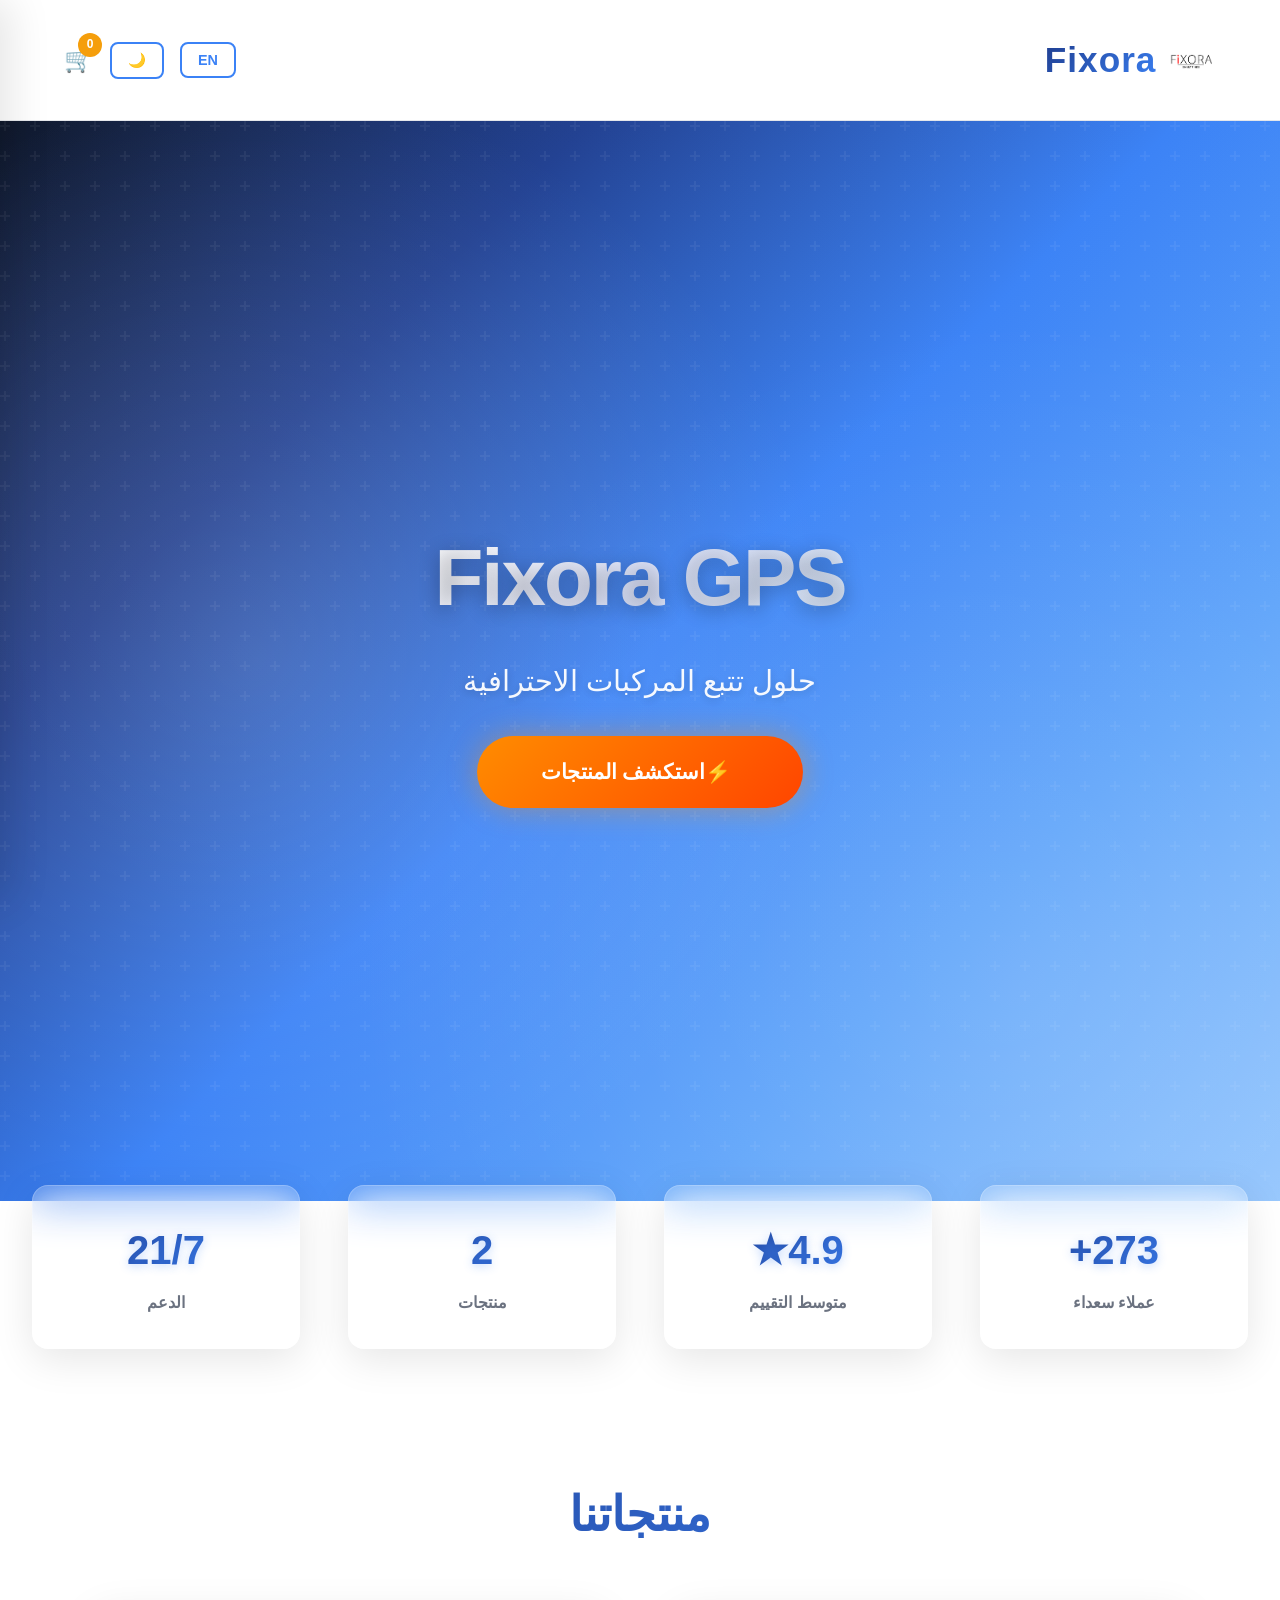
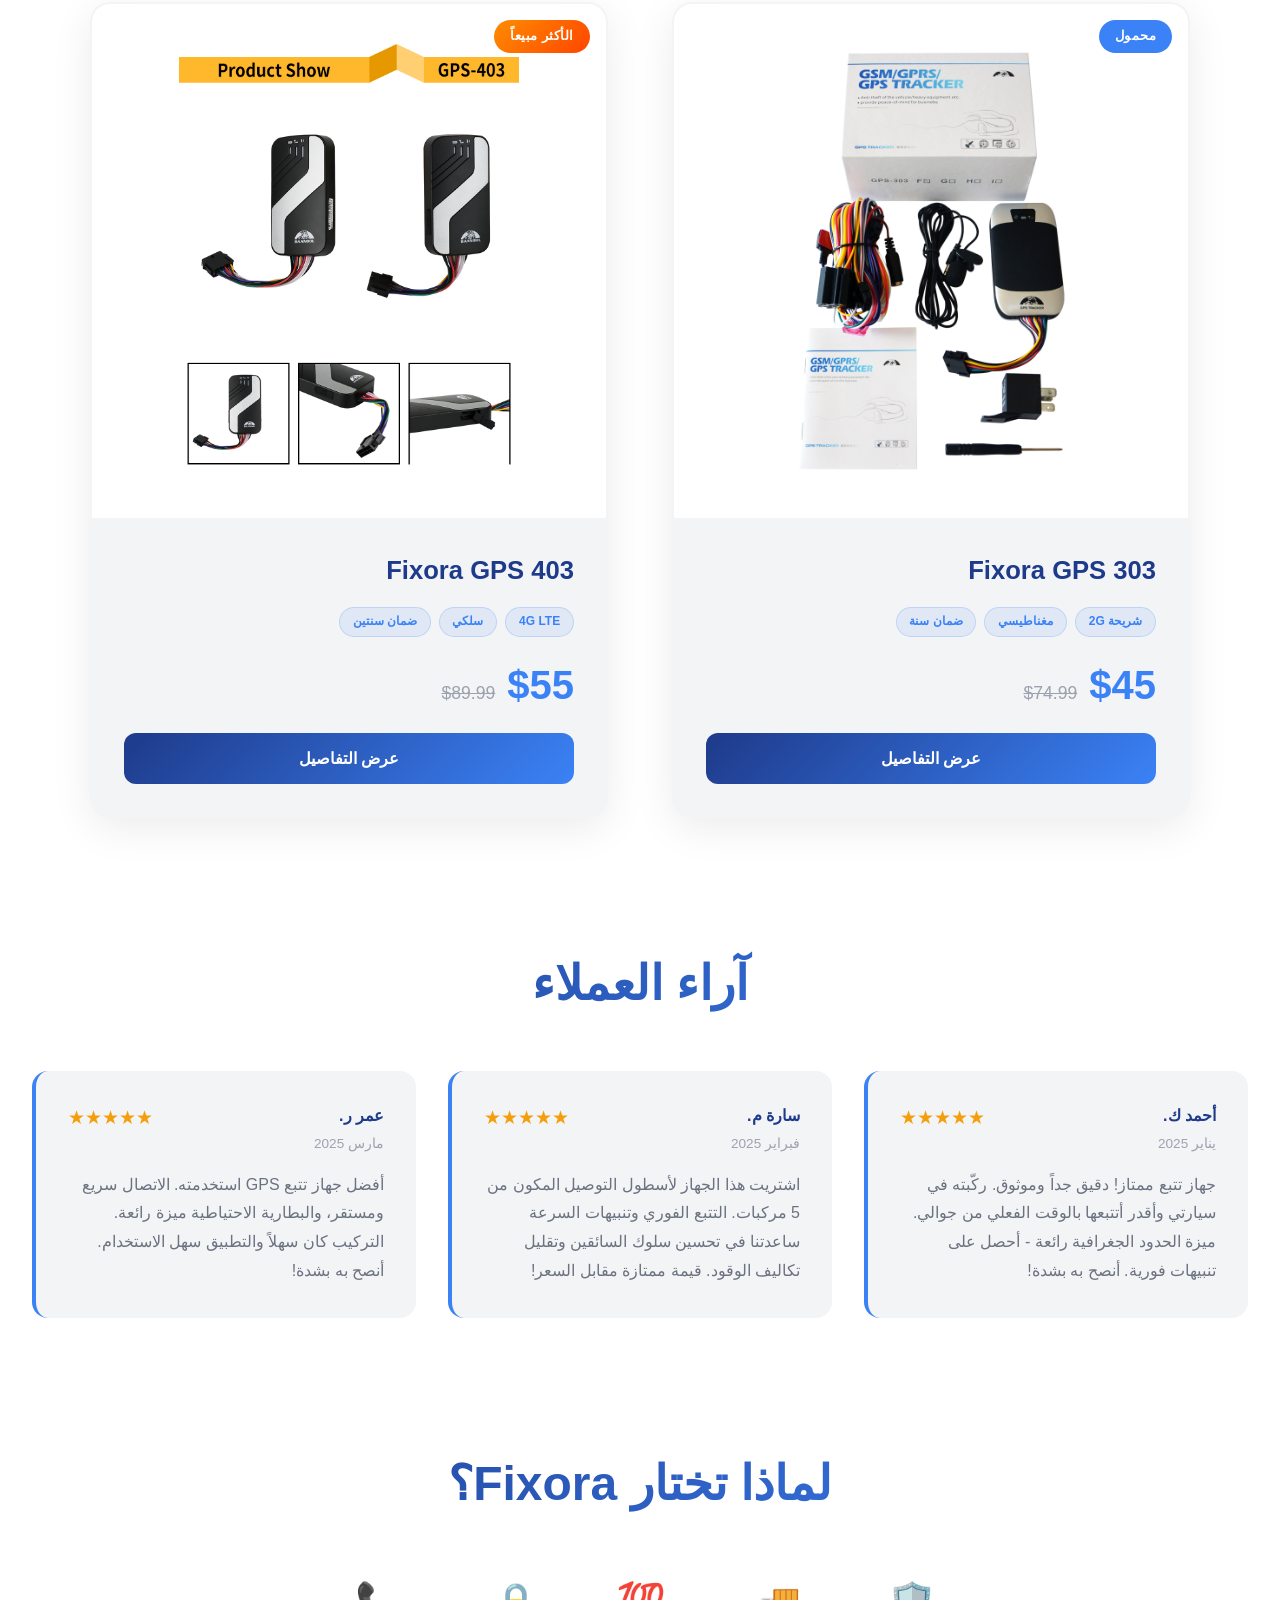
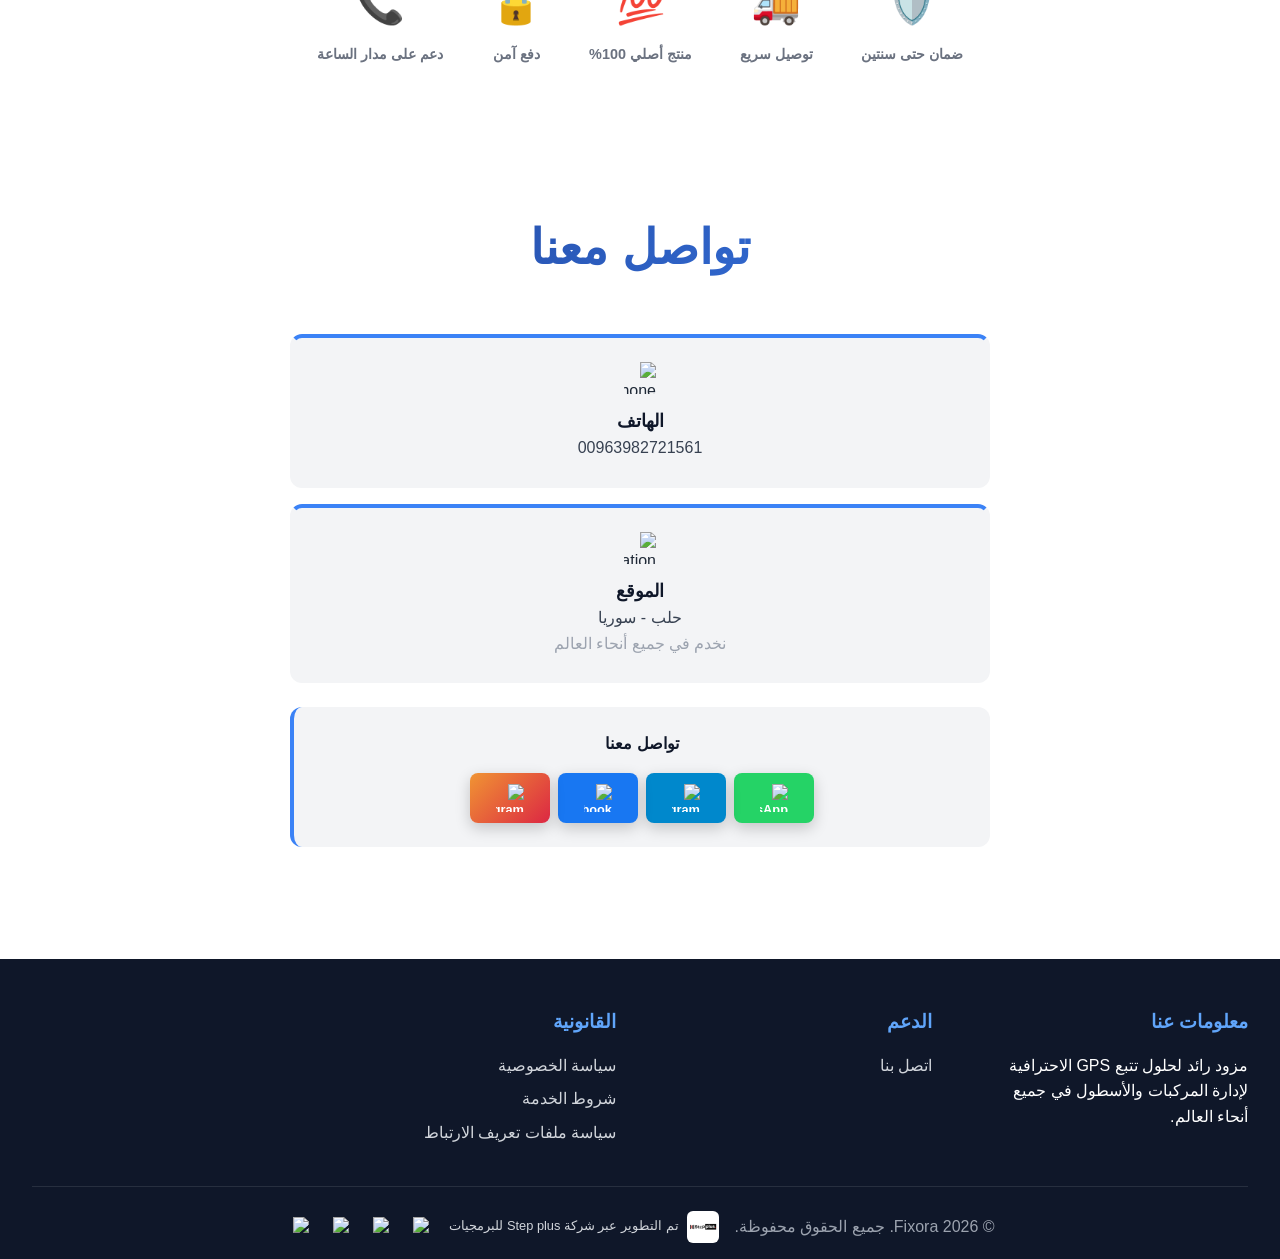
==== commit 56a9abee: "Add Fixora logo to header and favicon" ====
--- a/index.html
+++ b/index.html
@@ -46,8 +46,8 @@
     <link rel="alternate" hreflang="x-default" href="https://fixora-gps.netlify.app/">
     
     <!-- Favicon -->
-    <link rel="icon" type="image/x-icon" href="/favicon.ico">
-    <link rel="apple-touch-icon" href="/apple-touch-icon.png">
+  <link rel="icon" type="image/png" href="images/Fixora.png">
+<link rel="apple-touch-icon" href="images/Fixora.png">
     
     <!-- JSON-LD Structured Data - Organization Schema -->
     <script type="application/ld+json">
@@ -202,7 +202,11 @@
     <!-- Header -->
     <header>
         <div class="header-container">
-            <div class="logo" id="logoBtn">Fixora</div>
+            <div class="logo" id="logoBtn">
+    <img src="images/Fixora.png" alt="Fixora GPS" class="logo-img logo-light" id="logoLight">
+    <img src="images/Fixora-dark.png" alt="Fixora GPS" class="logo-img logo-dark" id="logoDark">
+    <span class="logo-text">Fixora</span>
+</div>
             <div class="header-controls">
                 <button class="language-toggle" id="langToggle">EN</button>
                 <button class="theme-toggle" id="themeToggle">🌙</button>
--- a/style.css
+++ b/style.css
@@ -3339,4 +3339,116 @@
     .detail-back-btn:hover {
         transform: none;
     }
+}
+/* ===== Logo with Image ===== */
+.logo {
+    display: flex;
+    align-items: center;
+    gap: 0.6rem;
+    cursor: pointer;
+    transition: all 0.3s ease;
+    /* إزالة التنسيقات القديمة */
+    font-size: unset;
+    font-weight: unset;
+    letter-spacing: unset;
+    background: none;
+    -webkit-background-clip: unset;
+    -webkit-text-fill-color: unset;
+    background-clip: unset;
+}
+
+.logo:hover {
+    font-size: unset;
+    letter-spacing: unset;
+    filter: none;
+    transform: scale(1.03);
+}
+
+.logo-img {
+    height: 40px;
+    width: auto;
+    object-fit: contain;
+    transition: all 0.3s ease;
+}
+
+.logo-text {
+    font-size: 1.8rem;
+    font-weight: 800;
+    letter-spacing: 1px;
+    background: linear-gradient(135deg, var(--primary-blue), var(--accent-blue));
+    -webkit-background-clip: text;
+    -webkit-text-fill-color: transparent;
+    background-clip: text;
+    transition: all 0.3s ease;
+}
+
+body.dark-mode .logo-text {
+    background: linear-gradient(135deg, var(--accent-light), var(--accent-blue));
+    -webkit-background-clip: text;
+    -webkit-text-fill-color: transparent;
+    background-clip: text;
+}
+
+.logo:hover .logo-text {
+    letter-spacing: 2px;
+}
+
+.logo:hover .logo-img {
+    transform: scale(1.08);
+}
+
+/* Light/Dark Logo Toggle */
+.logo-light {
+    display: block;
+}
+
+.logo-dark {
+    display: none;
+}
+
+body.dark-mode .logo-light {
+    display: none;
+}
+
+body.dark-mode .logo-dark {
+    display: block;
+}
+
+/* Logo Responsive */
+@media (min-width: 1025px) {
+    .logo-img {
+        height: 50px;
+    }
+
+    .logo-text {
+        font-size: 2.2rem;
+    }
+}
+
+@media (max-width: 768px) {
+    .logo-img {
+        height: 35px;
+    }
+
+    .logo-text {
+        font-size: 1.5rem;
+    }
+
+    .logo {
+        gap: 0.4rem;
+    }
+}
+
+@media (max-width: 480px) {
+    .logo-img {
+        height: 30px;
+    }
+
+    .logo-text {
+        font-size: 1.3rem;
+    }
+
+    .logo {
+        gap: 0.3rem;
+    }
 }
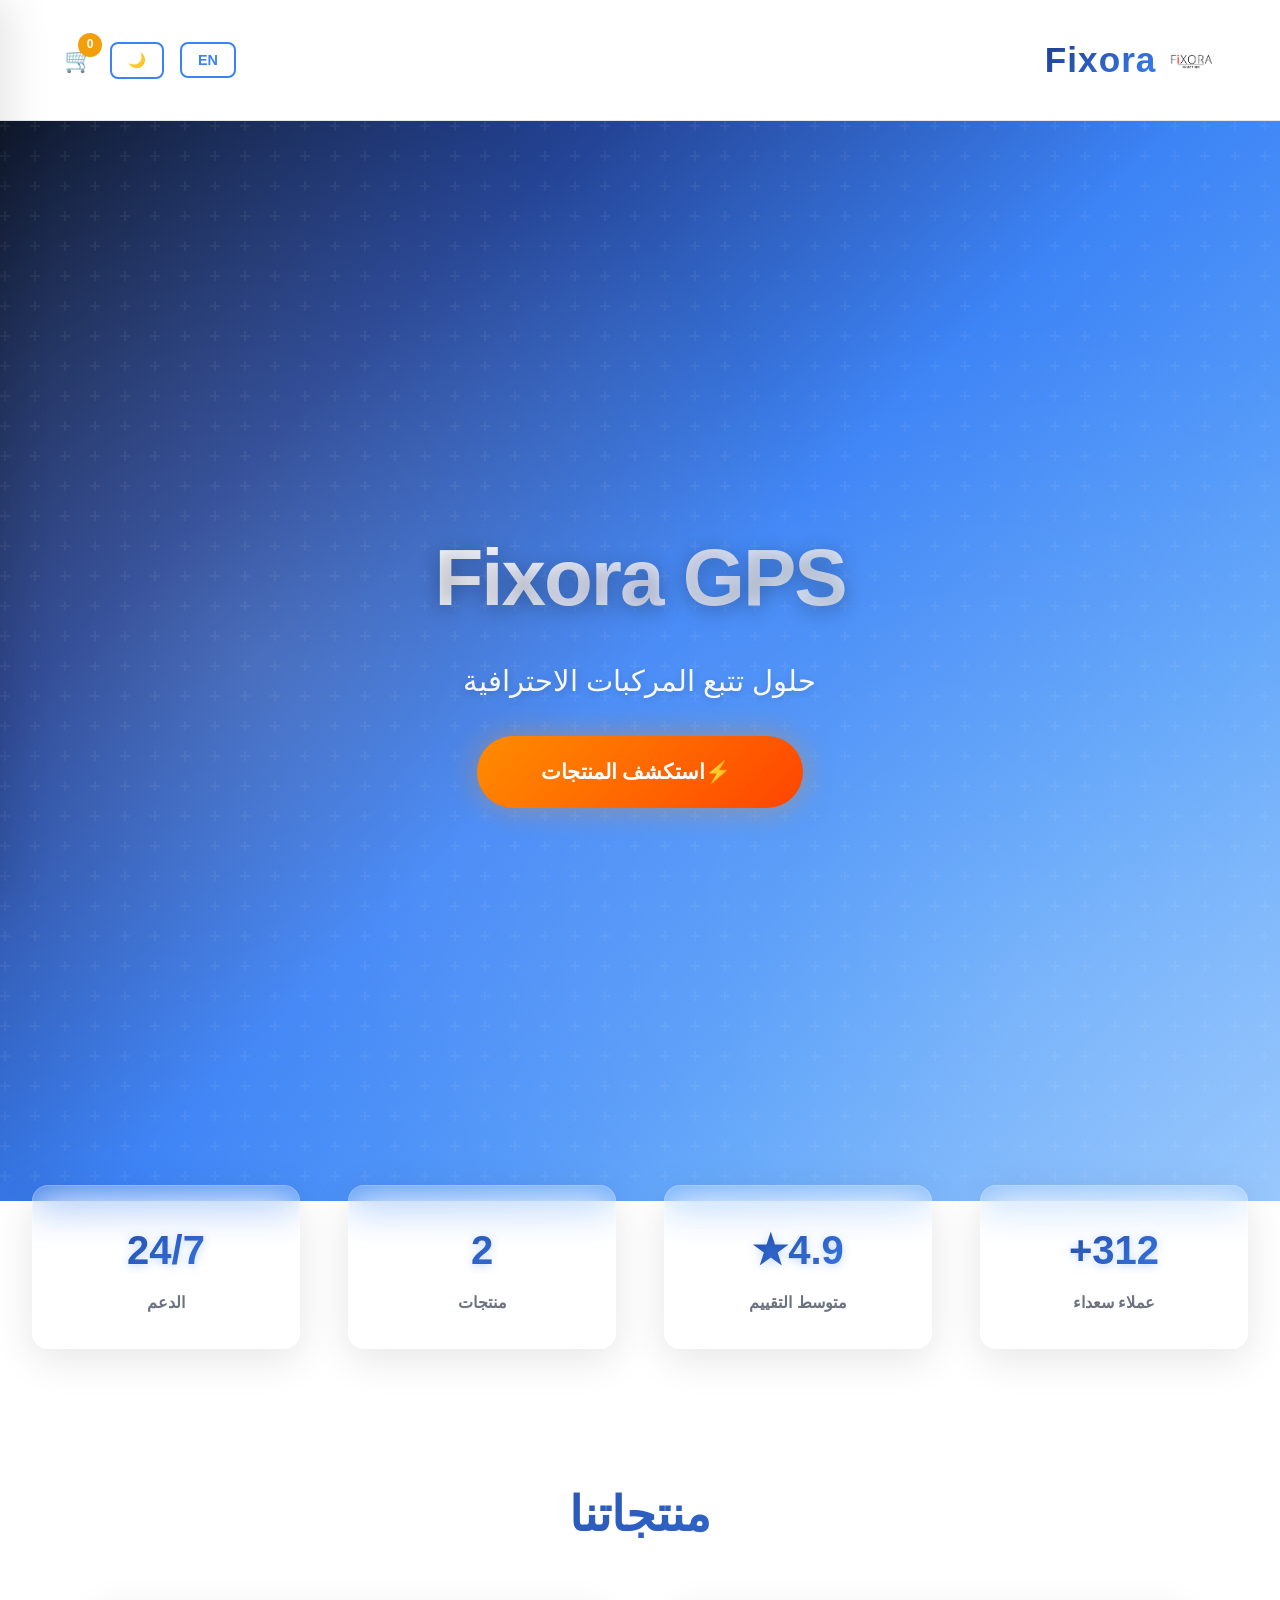
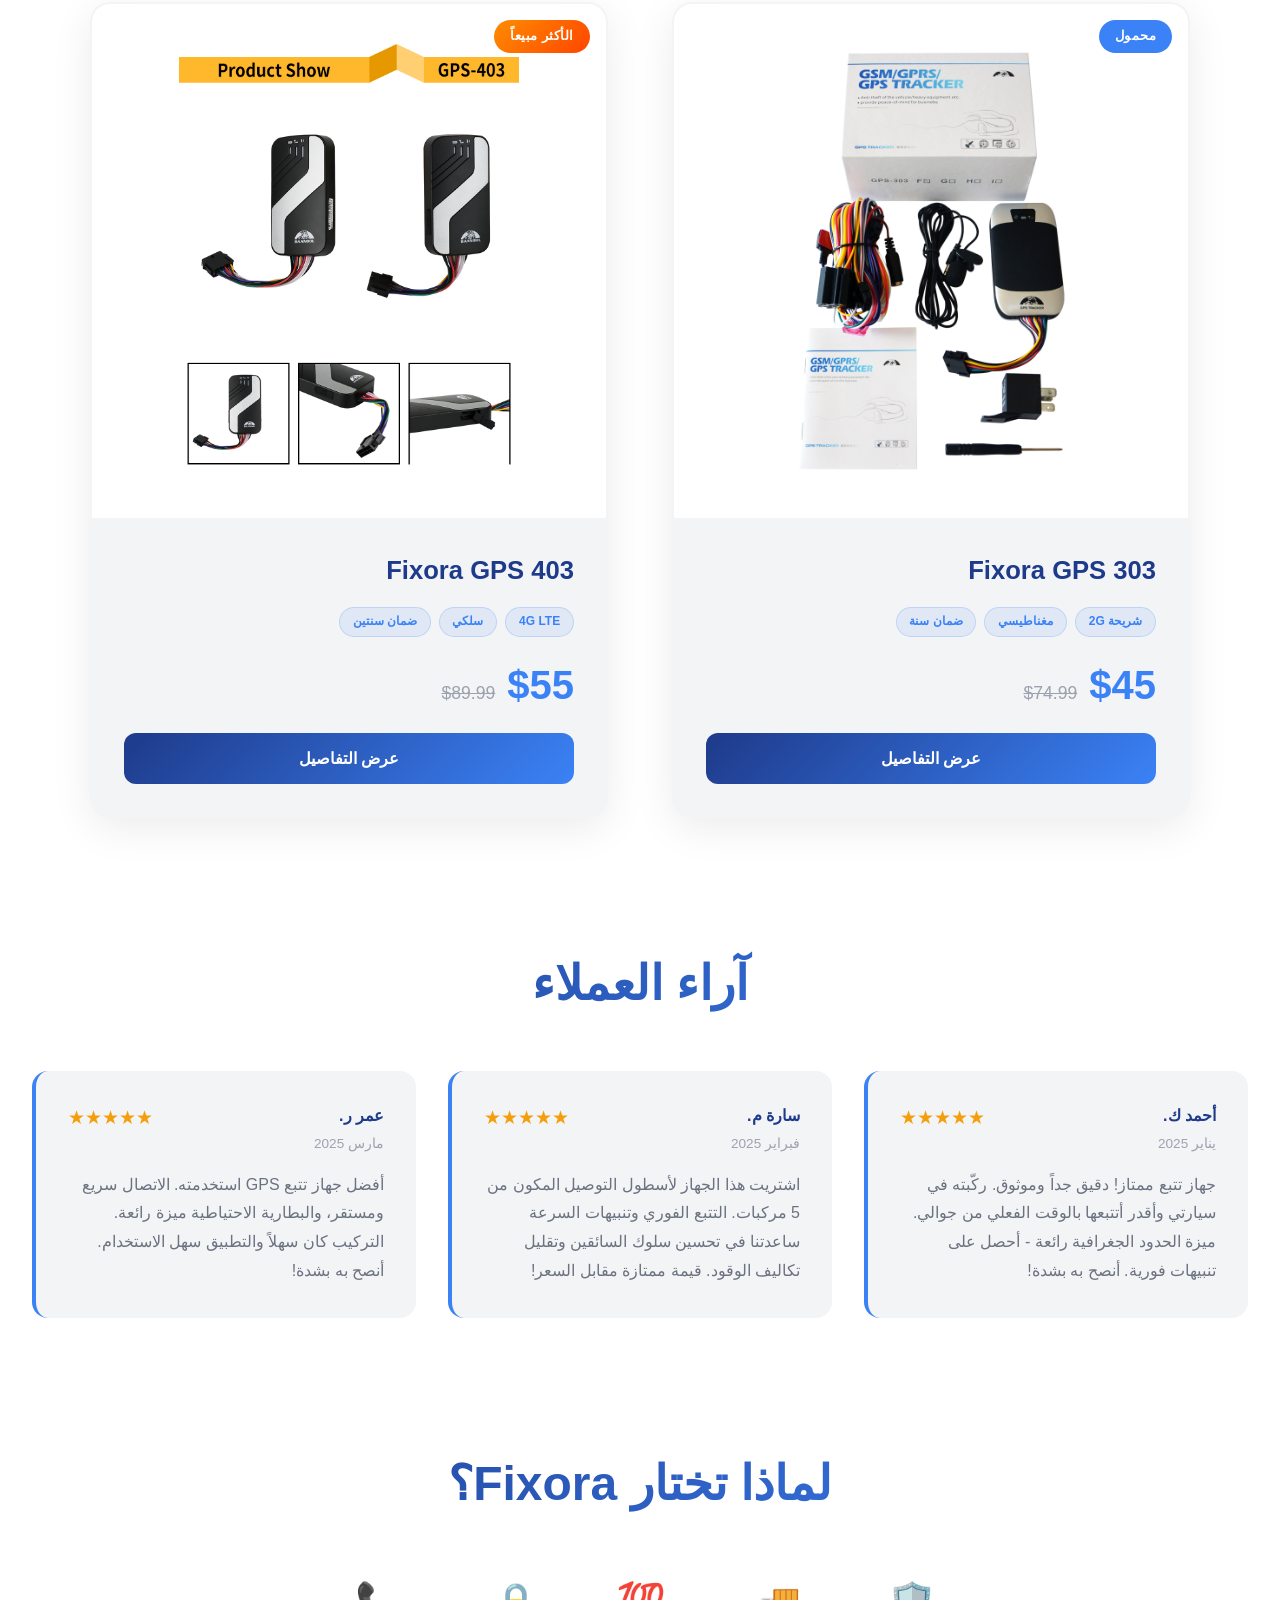
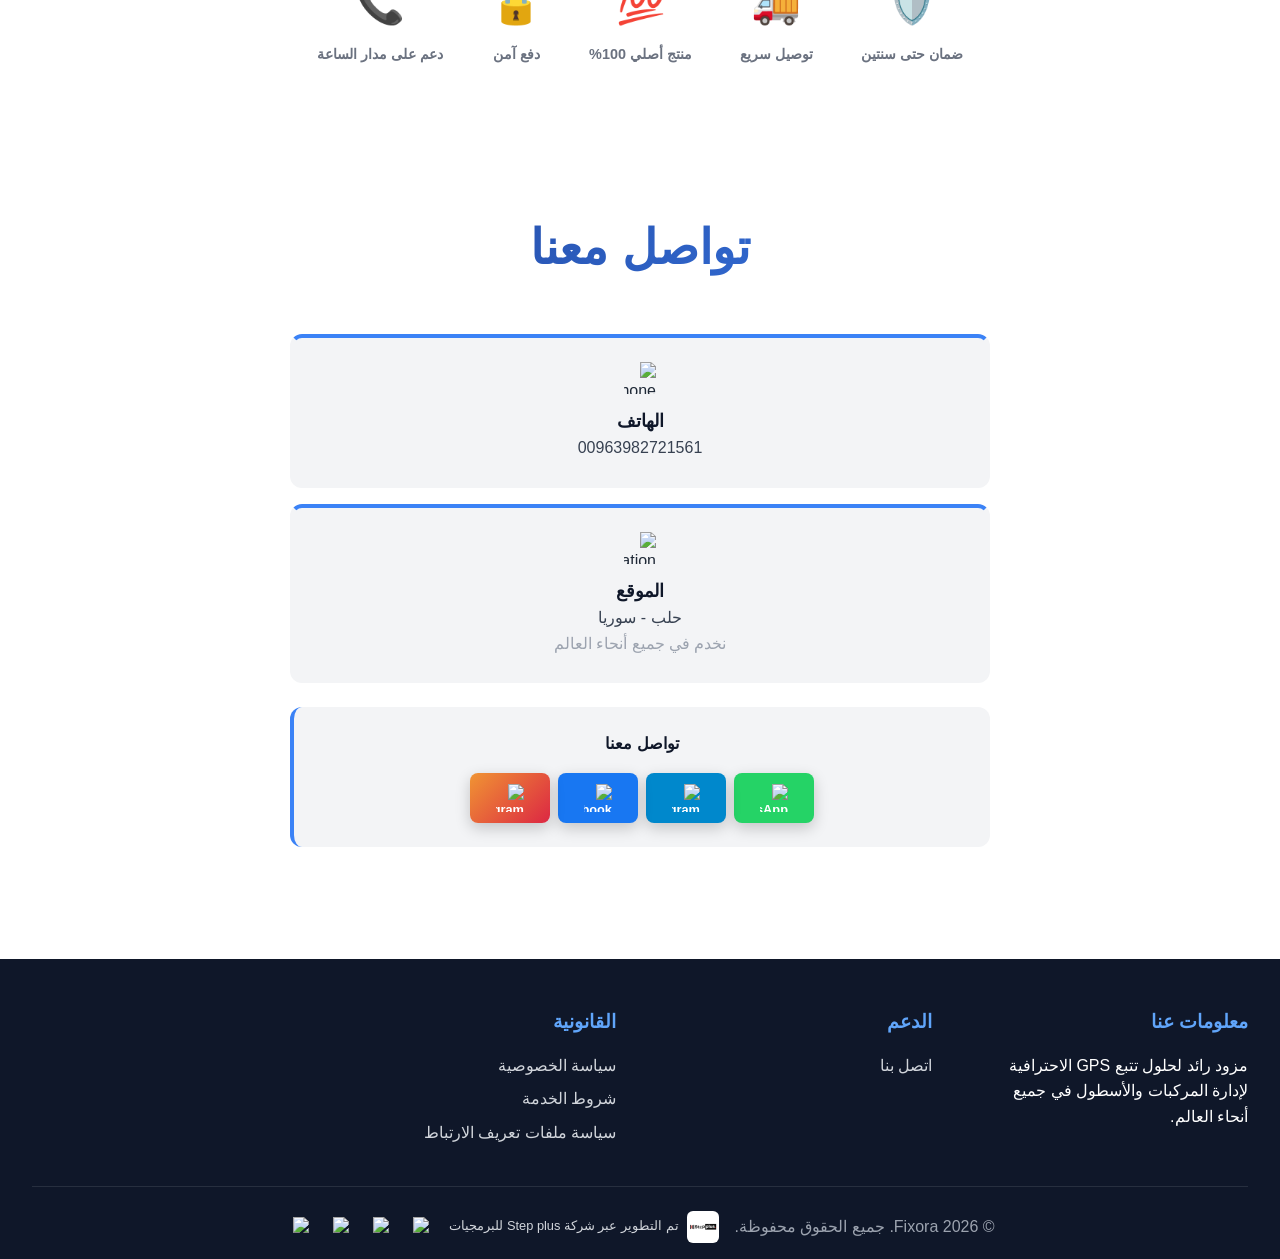
==== commit a73338d3: "Use single Fixora logo for both themes and add rounded corners" ====
--- a/index.html
+++ b/index.html
@@ -1,25 +1,30 @@
 <!DOCTYPE html>
 <html lang="en">
+
 <head>
-    <meta http-equiv="Content-Security-Policy" content="default-src 'self'; script-src 'self' 'unsafe-inline'; style-src 'self' 'unsafe-inline' https://fonts.googleapis.com https://cdnjs.cloudflare.com; font-src 'self' https://fonts.gstatic.com; img-src 'self' data: https:; connect-src 'self' https://fonts.googleapis.com https://fonts.gstatic.com; frame-ancestors 'none'; object-src 'none'; base-uri 'self';">
+    <meta http-equiv="Content-Security-Policy"
+        content="default-src 'self'; script-src 'self' 'unsafe-inline'; style-src 'self' 'unsafe-inline' https://fonts.googleapis.com https://cdnjs.cloudflare.com; font-src 'self' https://fonts.gstatic.com; img-src 'self' data: https:; connect-src 'self' https://fonts.googleapis.com https://fonts.gstatic.com; frame-ancestors 'none'; object-src 'none'; base-uri 'self';">
     <meta http-equiv="X-Frame-Options" content="DENY">
     <meta http-equiv="X-Content-Type-Options" content="nosniff">
     <meta http-equiv="Referrer-Policy" content="strict-origin-when-cross-origin">
     <meta http-equiv="Permissions-Policy" content="geolocation=(), microphone=(), camera=(), payment=()">
     <meta name="viewport" content="width=device-width, initial-scale=1.0">
     <title>Fixora GPS - Professional Vehicle Tracking Solutions</title>
-    
+
     <!-- SEO Meta Tags -->
-    <meta name="description" content="Professional GPS trackers for vehicle tracking & fleet management. Fixora GPS 303 & 403 - Real-time location, geofencing, 24/7 support. Order now!">
-    <meta name="keywords" content="GPS tracker, vehicle tracking, 4G LTE tracker, 2G tracker, fleet management, real-time GPS, geofencing, car tracker, Fixora GPS">
+    <meta name="description"
+        content="Professional GPS trackers for vehicle tracking & fleet management. Fixora GPS 303 & 403 - Real-time location, geofencing, 24/7 support. Order now!">
+    <meta name="keywords"
+        content="GPS tracker, vehicle tracking, 4G LTE tracker, 2G tracker, fleet management, real-time GPS, geofencing, car tracker, Fixora GPS">
     <meta name="author" content="Fixora">
     <meta name="robots" content="index, follow, max-snippet:-1, max-image-preview:large, max-video-preview:-1">
     <meta name="rating" content="general">
     <meta name="revisit-after" content="7 days">
-    
+
     <!-- Open Graph Tags -->
     <meta property="og:title" content="Fixora GPS - Professional Vehicle Tracking Solutions">
-    <meta property="og:description" content="Advanced GPS tracking devices with real-time monitoring. GPS 303 & GPS 403 available. Perfect for vehicles and fleet management.">
+    <meta property="og:description"
+        content="Advanced GPS tracking devices with real-time monitoring. GPS 303 & GPS 403 available. Perfect for vehicles and fleet management.">
     <meta property="og:image" content="https://fixora-gps.netlify.app/images/fixora-logo.png">
     <meta property="og:image:width" content="1200">
     <meta property="og:image:height" content="630">
@@ -28,27 +33,28 @@
     <meta property="og:site_name" content="Fixora GPS">
     <meta property="og:locale" content="en_US">
     <meta property="og:locale:alternate" content="ar_SY">
-    
+
     <!-- Twitter Card Tags -->
     <meta name="twitter:card" content="summary_large_image">
     <meta name="twitter:title" content="Fixora GPS - Professional Vehicle Tracking Solutions">
-    <meta name="twitter:description" content="GPS 303 ($45) & GPS 403 ($55) - Real-time tracking with geofencing alerts and 24/7 support!">
+    <meta name="twitter:description"
+        content="GPS 303 ($45) & GPS 403 ($55) - Real-time tracking with geofencing alerts and 24/7 support!">
     <meta name="twitter:image" content="https://fixora-gps.netlify.app/images/fixora-logo.png">
     <meta name="twitter:creator" content="@FixoraOfficial">
     <meta name="twitter:site" content="@FixoraOfficial">
-    
+
     <!-- Canonical URL -->
     <link rel="canonical" href="https://fixora-gps.netlify.app/">
-    
+
     <!-- Alternate Links for Languages -->
     <link rel="alternate" hreflang="en" href="https://fixora-gps.netlify.app/">
     <link rel="alternate" hreflang="ar" href="https://fixora-gps.netlify.app/">
     <link rel="alternate" hreflang="x-default" href="https://fixora-gps.netlify.app/">
-    
+
     <!-- Favicon -->
-  <link rel="icon" type="image/png" href="images/Fixora.png">
-<link rel="apple-touch-icon" href="images/Fixora.png">
-    
+    <link rel="icon" type="image/png" href="images/Fixora.png">
+    <link rel="apple-touch-icon" href="images/Fixora.png">
+
     <!-- JSON-LD Structured Data - Organization Schema -->
     <script type="application/ld+json">
     {
@@ -73,7 +79,7 @@
       }
     }
     </script>
-    
+
     <!-- JSON-LD Structured Data - Product Schema (GPS 303) -->
     <script type="application/ld+json">
     {
@@ -169,22 +175,26 @@
       ]
     }
     </script>
-    
+
     <!-- External CSS -->
     <link rel="stylesheet" href="style.css">
-    
+
     <!-- Performance Optimizations -->
     <link rel="dns-prefetch" href="//img.icons8.com">
     <link rel="dns-prefetch" href="//fonts.googleapis.com">
     <link rel="dns-prefetch" href="//fonts.gstatic.com">
-    
+
     <!-- Font Loading -->
     <link rel="preconnect" href="https://fonts.googleapis.com">
     <link rel="preconnect" href="https://fonts.gstatic.com" crossorigin>
-    <link rel="preload" href="https://fonts.googleapis.com/css2?family=Outfit:wght@400;500;600;700&family=Tajawal:wght@400;500;700&family=Cairo:wght@400;500;700&family=Amiri:wght@400;700&display=swap" as="style">
-    <link rel="stylesheet" href="https://fonts.googleapis.com/css2?family=Outfit:wght@400;500;600;700&family=Tajawal:wght@400;500;700&family=Cairo:wght@400;500;700&family=Amiri:wght@400;700&display=swap">
+    <link rel="preload"
+        href="https://fonts.googleapis.com/css2?family=Outfit:wght@400;500;600;700&family=Tajawal:wght@400;500;700&family=Cairo:wght@400;500;700&family=Amiri:wght@400;700&display=swap"
+        as="style">
+    <link rel="stylesheet"
+        href="https://fonts.googleapis.com/css2?family=Outfit:wght@400;500;600;700&family=Tajawal:wght@400;500;700&family=Cairo:wght@400;500;700&family=Amiri:wght@400;700&display=swap">
 
 </head>
+
 <body>
     <!-- Animated Particles -->
     <div class="particles" id="particles"></div>
@@ -203,10 +213,9 @@
     <header>
         <div class="header-container">
             <div class="logo" id="logoBtn">
-    <img src="images/Fixora.png" alt="Fixora GPS" class="logo-img logo-light" id="logoLight">
-    <img src="images/Fixora-dark.png" alt="Fixora GPS" class="logo-img logo-dark" id="logoDark">
-    <span class="logo-text">Fixora</span>
-</div>
+                <img src="images/Fixora.png" alt="Fixora GPS" class="logo-img">
+                <span class="logo-text">Fixora</span>
+            </div>
             <div class="header-controls">
                 <button class="language-toggle" id="langToggle">EN</button>
                 <button class="theme-toggle" id="themeToggle">🌙</button>
@@ -302,7 +311,7 @@
         <div class="detail-back-btn-wrapper">
             <button class="detail-back-btn" id="backToProducts">← Back to Products</button>
         </div>
-        
+
         <h2 class="section-title" id="detailTitle">Product Details</h2>
 
         <!-- Gallery -->
@@ -356,7 +365,8 @@
             <h2 class="section-title" id="packingTitle">What's in the Box</h2>
             <div class="packing-content">
                 <div class="packing-single-image">
-                    <img id="packingImage" src="" alt="Package Contents" loading="lazy" style="max-width: 400px; width: 100%; border-radius: 0.5rem; display: block; margin: 0 auto;">
+                    <img id="packingImage" src="" alt="Package Contents" loading="lazy"
+                        style="max-width: 400px; width: 100%; border-radius: 0.5rem; display: block; margin: 0 auto;">
                 </div>
             </div>
         </div>
@@ -374,7 +384,9 @@
                     </div>
                     <div class="review-stars">★★★★★</div>
                 </div>
-                <p class="review-text" id="review1Text">Excellent tracking device! Very accurate and reliable. I installed it in my car and I can track it in real-time from my phone. The geofencing feature is amazing - I get instant alerts. Highly recommended!</p>
+                <p class="review-text" id="review1Text">Excellent tracking device! Very accurate and reliable. I
+                    installed it in my car and I can track it in real-time from my phone. The geofencing feature is
+                    amazing - I get instant alerts. Highly recommended!</p>
             </div>
             <div class="review-card">
                 <div class="review-header">
@@ -384,7 +396,9 @@
                     </div>
                     <div class="review-stars">★★★★★</div>
                 </div>
-                <p class="review-text" id="review2Text">I bought this for our delivery fleet of 5 vehicles. The real-time tracking and speed alerts have helped us improve driver behavior and reduce fuel costs. Great value for the price!</p>
+                <p class="review-text" id="review2Text">I bought this for our delivery fleet of 5 vehicles. The
+                    real-time tracking and speed alerts have helped us improve driver behavior and reduce fuel costs.
+                    Great value for the price!</p>
             </div>
             <div class="review-card">
                 <div class="review-header">
@@ -394,7 +408,9 @@
                     </div>
                     <div class="review-stars">★★★★★</div>
                 </div>
-                <p class="review-text" id="review3Text">The best GPS tracker I've used. The connection is fast and stable, and the battery backup is a great feature. Installation was easy and the app is user-friendly. Highly recommended!</p>
+                <p class="review-text" id="review3Text">The best GPS tracker I've used. The connection is fast and
+                    stable, and the battery backup is a great feature. Installation was easy and the app is
+                    user-friendly. Highly recommended!</p>
             </div>
         </div>
     </section>
@@ -433,14 +449,16 @@
             <div class="contact-info-wrapper">
                 <div class="contact-info-list">
                     <div class="info-item">
-                        <div class="info-icon"><img src="https://img.icons8.com/color/48/000000/iphone--v1.png" alt="Phone" style="width: 2rem; height: 2rem;"></div>
+                        <div class="info-icon"><img src="https://img.icons8.com/color/48/000000/iphone--v1.png"
+                                alt="Phone" style="width: 2rem; height: 2rem;"></div>
                         <div class="info-text">
                             <h4 id="phoneHeading">Phone</h4>
                             <p id="phoneValue">00963982721561</p>
                         </div>
                     </div>
                     <div class="info-item">
-                        <div class="info-icon"><img src="https://img.icons8.com/color/48/000000/marker.png" alt="Location" style="width: 2rem; height: 2rem;"></div>
+                        <div class="info-icon"><img src="https://img.icons8.com/color/48/000000/marker.png"
+                                alt="Location" style="width: 2rem; height: 2rem;"></div>
                         <div class="info-text">
                             <h4 id="locationHeading">Location</h4>
                             <p id="locationValue">Aleppo - Syria</p>
@@ -451,16 +469,20 @@
                 <div class="contact-social-section">
                     <h4 id="followUsTitle">Contact Us</h4>
                     <div class="contact-social-buttons">
-                        <a href="https://wa.me/963982721561" class="contact-social-btn whatsapp" target="_blank" rel="noopener noreferrer" title="WhatsApp">
+                        <a href="https://wa.me/963982721561" class="contact-social-btn whatsapp" target="_blank"
+                            rel="noopener noreferrer" title="WhatsApp">
                             <img src="https://img.icons8.com/color/48/000000/whatsapp--v1.png" alt="WhatsApp">
                         </a>
-                        <a href="https://t.me/fixora_support" class="contact-social-btn telegram" target="_blank" rel="noopener noreferrer" title="Telegram">
+                        <a href="https://t.me/fixora_support" class="contact-social-btn telegram" target="_blank"
+                            rel="noopener noreferrer" title="Telegram">
                             <img src="https://img.icons8.com/color/48/000000/telegram-app--v1.png" alt="Telegram">
                         </a>
-                        <a href="https://www.facebook.com/stepPlus.Dev" class="contact-social-btn facebook" target="_blank" rel="noopener noreferrer" title="Facebook">
+                        <a href="https://www.facebook.com/stepPlus.Dev" class="contact-social-btn facebook"
+                            target="_blank" rel="noopener noreferrer" title="Facebook">
                             <img src="https://img.icons8.com/color/48/000000/facebook.png" alt="Facebook">
                         </a>
-                        <a href="https://www.instagram.com/fixora.officialstore" class="contact-social-btn instagram" target="_blank" rel="noopener noreferrer" title="Instagram">
+                        <a href="https://www.instagram.com/fixora.officialstore" class="contact-social-btn instagram"
+                            target="_blank" rel="noopener noreferrer" title="Instagram">
                             <img src="https://img.icons8.com/color/48/000000/instagram-new.png" alt="Instagram">
                         </a>
                     </div>
@@ -474,12 +496,14 @@
         <div class="footer-content">
             <div class="footer-section">
                 <h3 id="footerAbout">About Us</h3>
-                <p id="footerAboutText">Leading provider of professional GPS tracking solutions for vehicles and fleet management worldwide.</p>
+                <p id="footerAboutText">Leading provider of professional GPS tracking solutions for vehicles and fleet
+                    management worldwide.</p>
             </div>
             <div class="footer-section">
                 <h3 id="footerSupport">Support</h3>
                 <ul>
-                    <li><a href="https://wa.me/963982721561?text=مرحباً%20فريق%20Fixora%20،%20أحتاج%20مساعدة" id="footerLink5" target="_blank" rel="noopener noreferrer">Contact Us</a></li>
+                    <li><a href="https://wa.me/963982721561?text=مرحباً%20فريق%20Fixora%20،%20أحتاج%20مساعدة"
+                            id="footerLink5" target="_blank" rel="noopener noreferrer">Contact Us</a></li>
                 </ul>
             </div>
             <div class="footer-section">
@@ -494,22 +518,31 @@
         <div class="footer-bottom" id="footerBottom">
             <div class="footer-bottom-wrapper">
                 <span id="copyrightText">&copy; 2026 Fixora. All rights reserved.</span>
-                <a href="https://wa.me/963982721561?text=مرحباً، أحتاج مساعدة من Step Plus للبرمجيات" target="_blank" rel="noopener noreferrer" class="stepplus-link" title="Step Plus للبرمجيات">
+                <a href="https://wa.me/963982721561?text=مرحباً، أحتاج مساعدة من Step Plus للبرمجيات" target="_blank"
+                    rel="noopener noreferrer" class="stepplus-link" title="Step Plus للبرمجيات">
                     <img src="images/steppluslogo.png" alt="Step Plus" class="stepplus-logo">
                     <span class="dev-credit-small arabic-text">تمت البرمجة عبر Step plus للبرمجيات</span>
                 </a>
                 <div class="footer-social-icons">
-                    <a href="https://wa.me/963982721561" target="_blank" rel="noopener noreferrer" aria-label="WhatsApp" class="footer-social-link">
-                        <img src="https://img.icons8.com/color/20/9ca3af/whatsapp--v1.png" alt="WhatsApp" class="footer-icon">
-                    </a>
-                    <a href="https://t.me/fixora_support" target="_blank" rel="noopener noreferrer" aria-label="Telegram" class="footer-social-link">
-                        <img src="https://img.icons8.com/color/20/9ca3af/telegram-app--v1.png" alt="Telegram" class="footer-icon">
-                    </a>
-                    <a href="https://www.facebook.com/stepPlus.Dev" target="_blank" rel="noopener noreferrer" aria-label="Facebook" class="footer-social-link">
-                        <img src="https://img.icons8.com/color/20/9ca3af/facebook.png" alt="Facebook" class="footer-icon">
-                    </a>
-                    <a href="https://www.instagram.com/fixora.officialstore" target="_blank" rel="noopener noreferrer" aria-label="Instagram" class="footer-social-link">
-                        <img src="https://img.icons8.com/color/20/9ca3af/instagram-new.png" alt="Instagram" class="footer-icon">
+                    <a href="https://wa.me/963982721561" target="_blank" rel="noopener noreferrer" aria-label="WhatsApp"
+                        class="footer-social-link">
+                        <img src="https://img.icons8.com/color/20/9ca3af/whatsapp--v1.png" alt="WhatsApp"
+                            class="footer-icon">
+                    </a>
+                    <a href="https://t.me/fixora_support" target="_blank" rel="noopener noreferrer"
+                        aria-label="Telegram" class="footer-social-link">
+                        <img src="https://img.icons8.com/color/20/9ca3af/telegram-app--v1.png" alt="Telegram"
+                            class="footer-icon">
+                    </a>
+                    <a href="https://www.facebook.com/stepPlus.Dev" target="_blank" rel="noopener noreferrer"
+                        aria-label="Facebook" class="footer-social-link">
+                        <img src="https://img.icons8.com/color/20/9ca3af/facebook.png" alt="Facebook"
+                            class="footer-icon">
+                    </a>
+                    <a href="https://www.instagram.com/fixora.officialstore" target="_blank" rel="noopener noreferrer"
+                        aria-label="Instagram" class="footer-social-link">
+                        <img src="https://img.icons8.com/color/20/9ca3af/instagram-new.png" alt="Instagram"
+                            class="footer-icon">
                     </a>
                 </div>
             </div>
@@ -543,19 +576,28 @@
             </div>
             <div class="contact-before-purchase">
                 <h3 id="contactBeforePurchaseTitle">Questions? Contact Us First!</h3>
-                <p id="contactBeforePurchaseText">Have any questions before purchasing? Our support team is ready to help.</p>
+                <p id="contactBeforePurchaseText">Have any questions before purchasing? Our support team is ready to
+                    help.</p>
                 <div class="contact-social-buttons">
-                    <a href="https://wa.me/963982721561" class="contact-social-btn whatsapp" target="_blank" rel="noopener noreferrer">
-                        <img src="https://img.icons8.com/color/24/000000/whatsapp--v1.png" alt="WhatsApp" style="width:18px;height:18px;">
-                    </a>
-                    <a href="https://t.me/fixora_support" class="contact-social-btn telegram" target="_blank" rel="noopener noreferrer">
-                        <img src="https://img.icons8.com/color/24/000000/telegram-app--v1.png" alt="Telegram" style="width:18px;height:18px;">
-                    </a>
-                    <a href="https://www.facebook.com/stepPlus.Dev" class="contact-social-btn facebook" target="_blank" rel="noopener noreferrer">
-                        <img src="https://img.icons8.com/color/24/000000/facebook.png" alt="Facebook" style="width:18px;height:18px;">
-                    </a>
-                    <a href="https://www.instagram.com/fixora.officialstore" class="contact-social-btn instagram" target="_blank" rel="noopener noreferrer">
-                        <img src="https://img.icons8.com/color/24/000000/instagram-new.png" alt="Instagram" style="width:18px;height:18px;">
+                    <a href="https://wa.me/963982721561" class="contact-social-btn whatsapp" target="_blank"
+                        rel="noopener noreferrer">
+                        <img src="https://img.icons8.com/color/24/000000/whatsapp--v1.png" alt="WhatsApp"
+                            style="width:18px;height:18px;">
+                    </a>
+                    <a href="https://t.me/fixora_support" class="contact-social-btn telegram" target="_blank"
+                        rel="noopener noreferrer">
+                        <img src="https://img.icons8.com/color/24/000000/telegram-app--v1.png" alt="Telegram"
+                            style="width:18px;height:18px;">
+                    </a>
+                    <a href="https://www.facebook.com/stepPlus.Dev" class="contact-social-btn facebook" target="_blank"
+                        rel="noopener noreferrer">
+                        <img src="https://img.icons8.com/color/24/000000/facebook.png" alt="Facebook"
+                            style="width:18px;height:18px;">
+                    </a>
+                    <a href="https://www.instagram.com/fixora.officialstore" class="contact-social-btn instagram"
+                        target="_blank" rel="noopener noreferrer">
+                        <img src="https://img.icons8.com/color/24/000000/instagram-new.png" alt="Instagram"
+                            style="width:18px;height:18px;">
                     </a>
                 </div>
             </div>
@@ -570,25 +612,32 @@
                 </div>
                 <div class="form-group">
                     <label for="deliveryAddress" id="addressLabel">Delivery Address</label>
-                    <textarea id="deliveryAddress" class="form-input" required maxlength="200" rows="3" autocomplete="street-address"></textarea>
+                    <textarea id="deliveryAddress" class="form-input" required maxlength="200" rows="3"
+                        autocomplete="street-address"></textarea>
                 </div>
                 <div class="payment-section">
                     <label id="paymentLabel">Payment Method</label>
                     <div class="payment-methods" id="paymentMethods">
                         <button type="button" class="payment-card payment-usdt" data-method="usdt" id="paymentUSDT">
-                            <img src="images/usdt-icon1.png" class="payment-icon" alt="USDT" style="width:32px;height:32px;">
+                            <img src="images/usdt-icon1.png" class="payment-icon" alt="USDT"
+                                style="width:32px;height:32px;">
                             <span>USDT</span>
                         </button>
-                        <button type="button" class="payment-card payment-shamcash" data-method="shamcash" id="paymentShamcash">
-                            <img src="images/shamcash-icon.png" class="payment-icon" alt="ShamCash" style="width:32px;height:32px;">
+                        <button type="button" class="payment-card payment-shamcash" data-method="shamcash"
+                            id="paymentShamcash">
+                            <img src="images/shamcash-icon.png" class="payment-icon" alt="ShamCash"
+                                style="width:32px;height:32px;">
                             <span>شام كاش</span>
                         </button>
-                        <button type="button" class="payment-card payment-hawala" data-method="hawala" id="paymentHawala">
-                            <img src="https://img.icons8.com/color/48/000000/money-transfer.png" class="payment-icon" alt="Hawala" style="width:32px;height:32px;">
+                        <button type="button" class="payment-card payment-hawala" data-method="hawala"
+                            id="paymentHawala">
+                            <img src="https://img.icons8.com/color/48/000000/money-transfer.png" class="payment-icon"
+                                alt="Hawala" style="width:32px;height:32px;">
                             <span>حوالة</span>
                         </button>
                         <button type="button" class="payment-card payment-cod" data-method="cod" id="paymentCOD">
-                            <img src="https://img.icons8.com/fluency/48/delivery.png" class="payment-icon" alt="COD" style="width:32px;height:32px;">
+                            <img src="https://img.icons8.com/fluency/48/delivery.png" class="payment-icon" alt="COD"
+                                style="width:32px;height:32px;">
                             <span>الدفع عند الاستلام</span>
                         </button>
                     </div>
@@ -601,4 +650,5 @@
     <!-- External JavaScript -->
     <script src="js.js"></script>
 </body>
+
 </html>
--- a/style.css
+++ b/style.css
@@ -3369,6 +3369,7 @@
     width: auto;
     object-fit: contain;
     transition: all 0.3s ease;
+    border-radius: 10px;
 }
 
 .logo-text {
@@ -3383,7 +3384,7 @@
 }
 
 body.dark-mode .logo-text {
-    background: linear-gradient(135deg, var(--accent-light), var(--accent-blue));
+    background: linear-gradient(135deg, var(--primary-blue), var(--accent-blue));
     -webkit-background-clip: text;
     -webkit-text-fill-color: transparent;
     background-clip: text;
@@ -3397,22 +3398,7 @@
     transform: scale(1.08);
 }
 
-/* Light/Dark Logo Toggle */
-.logo-light {
-    display: block;
-}
-
-.logo-dark {
-    display: none;
-}
-
-body.dark-mode .logo-light {
-    display: none;
-}
-
-body.dark-mode .logo-dark {
-    display: block;
-}
+
 
 /* Logo Responsive */
 @media (min-width: 1025px) {
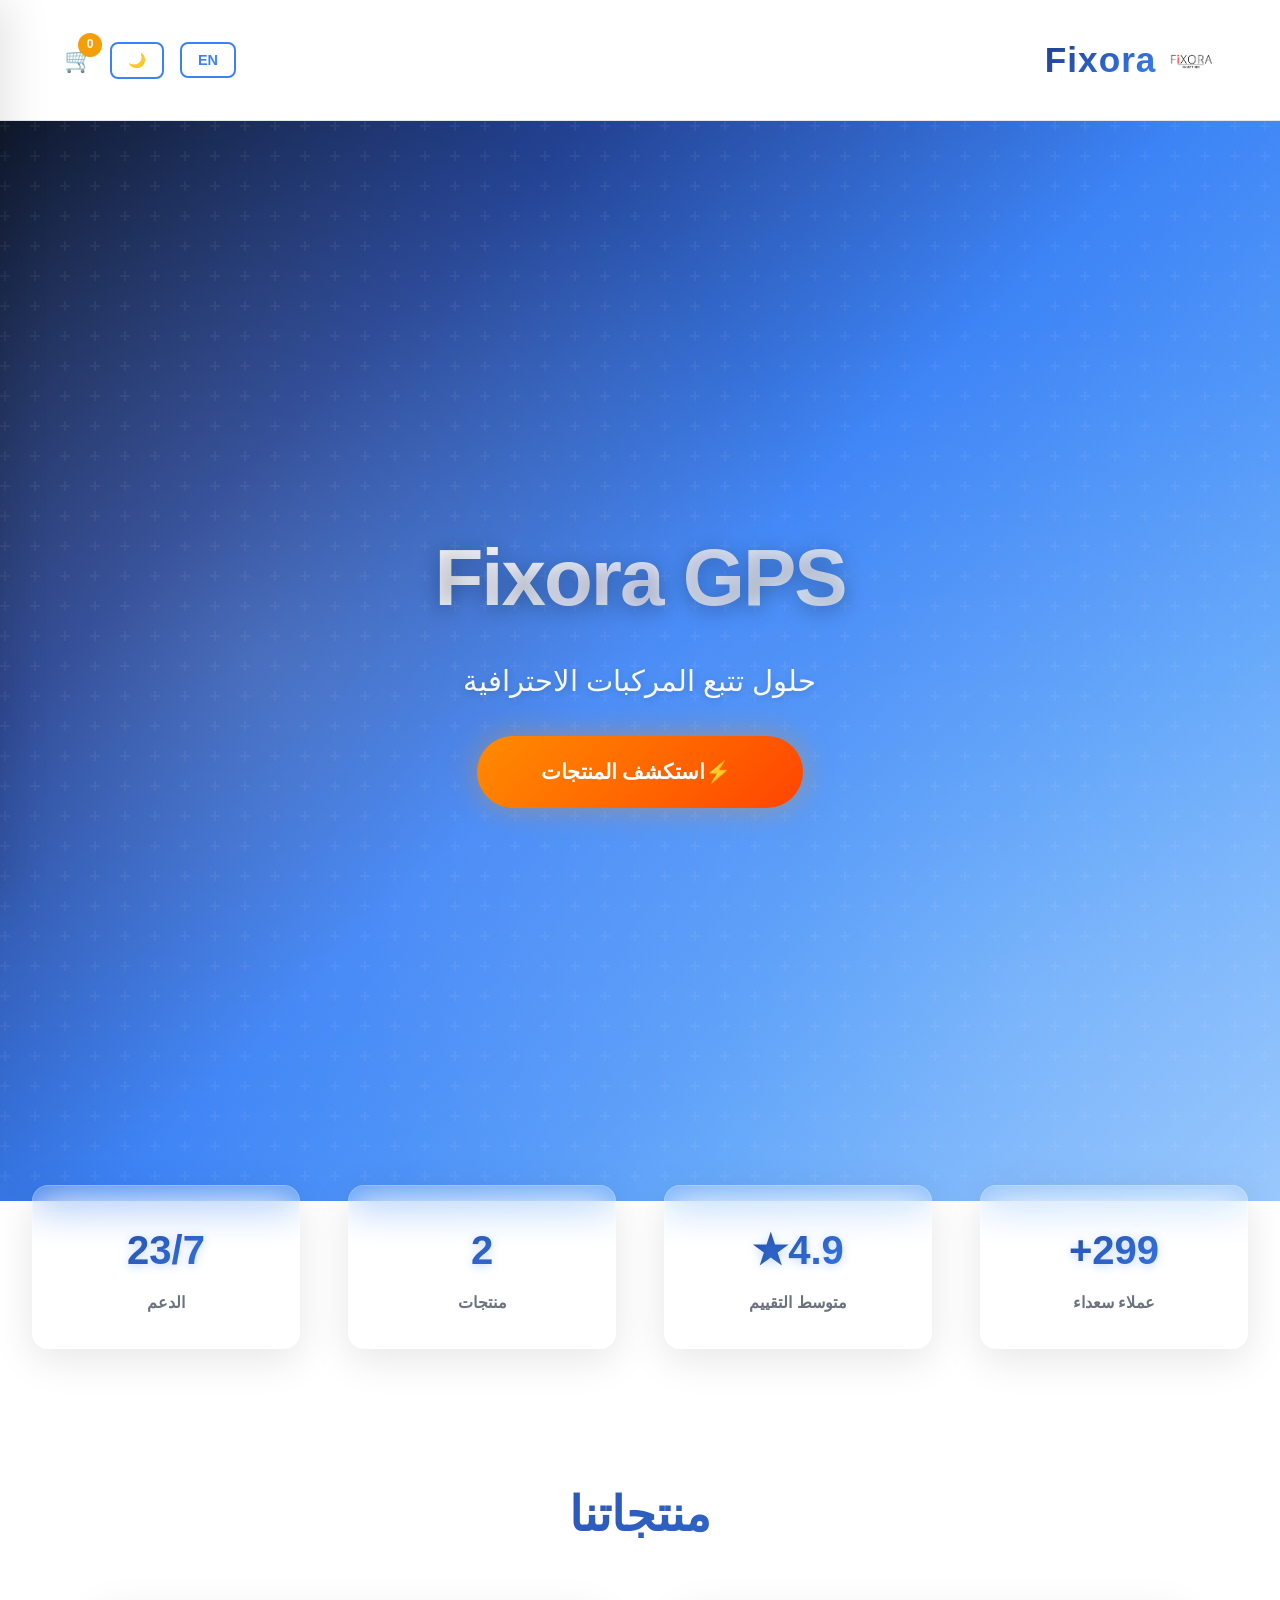
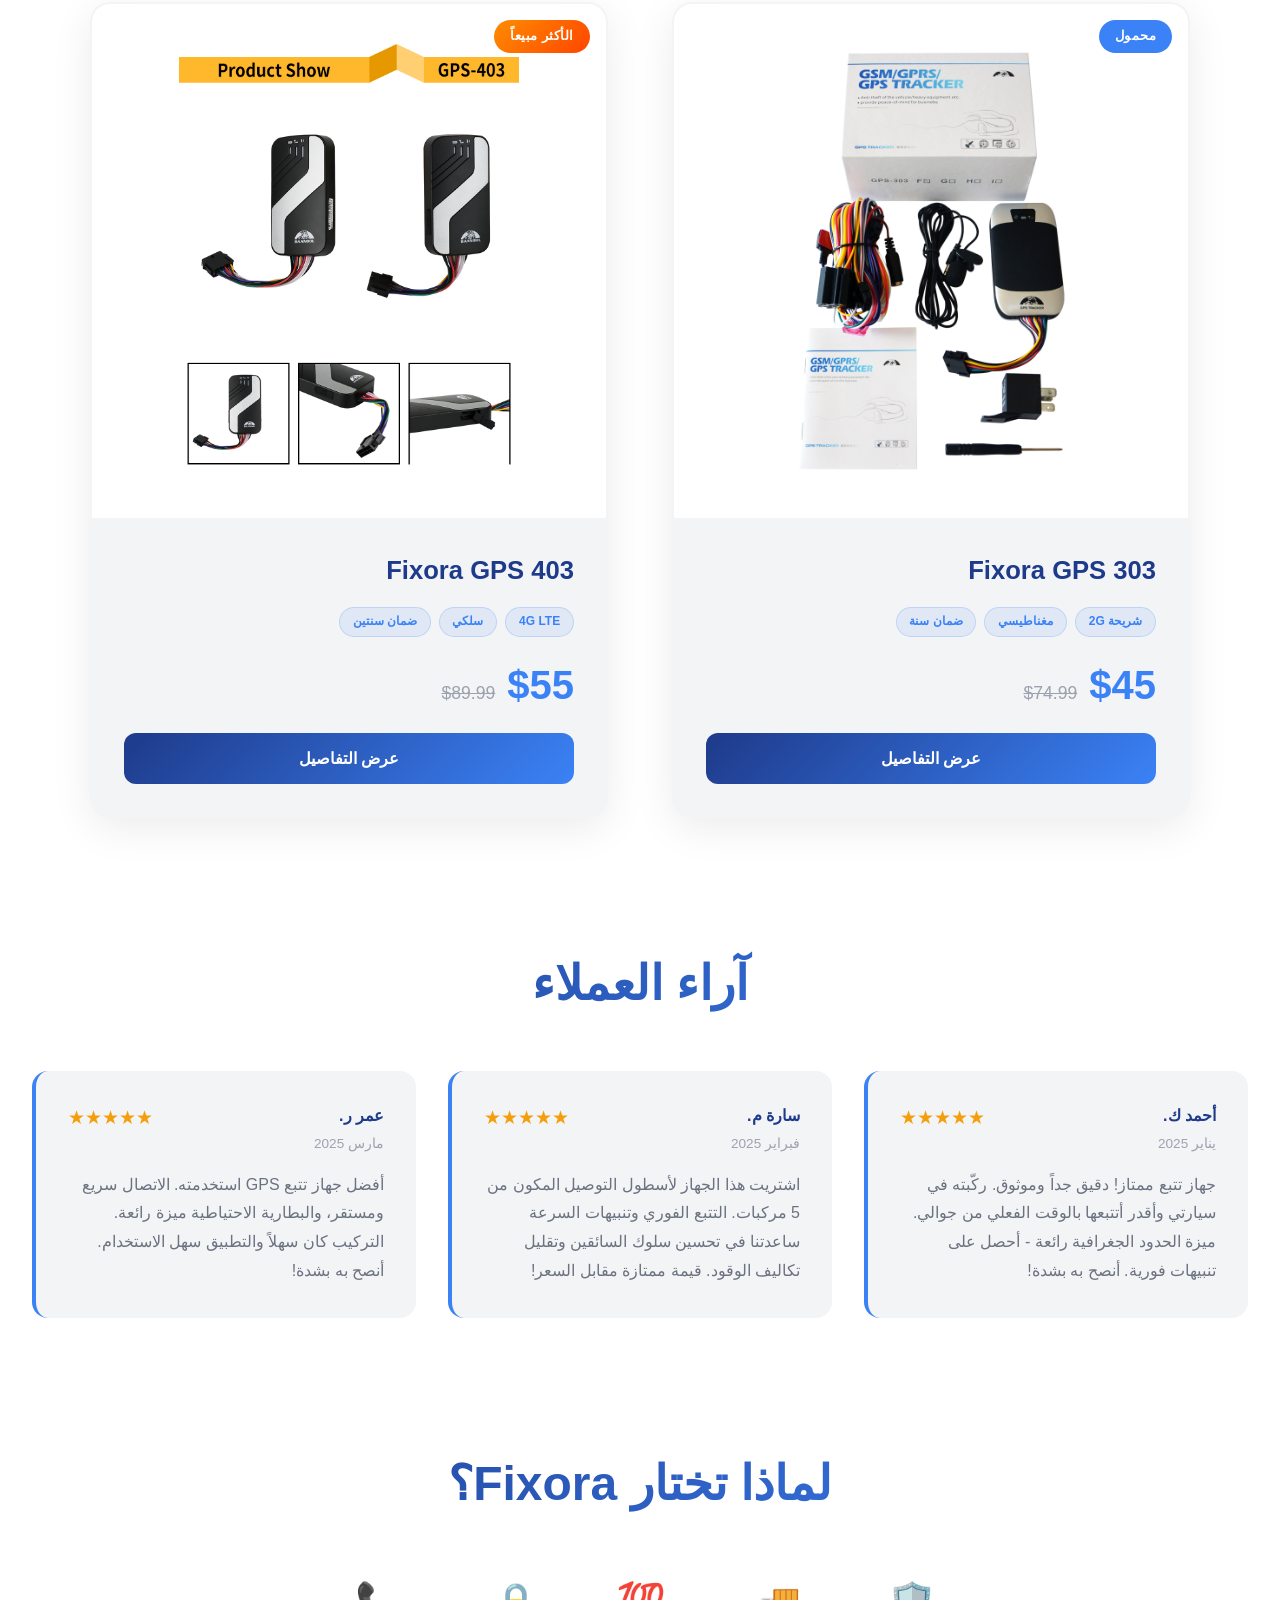
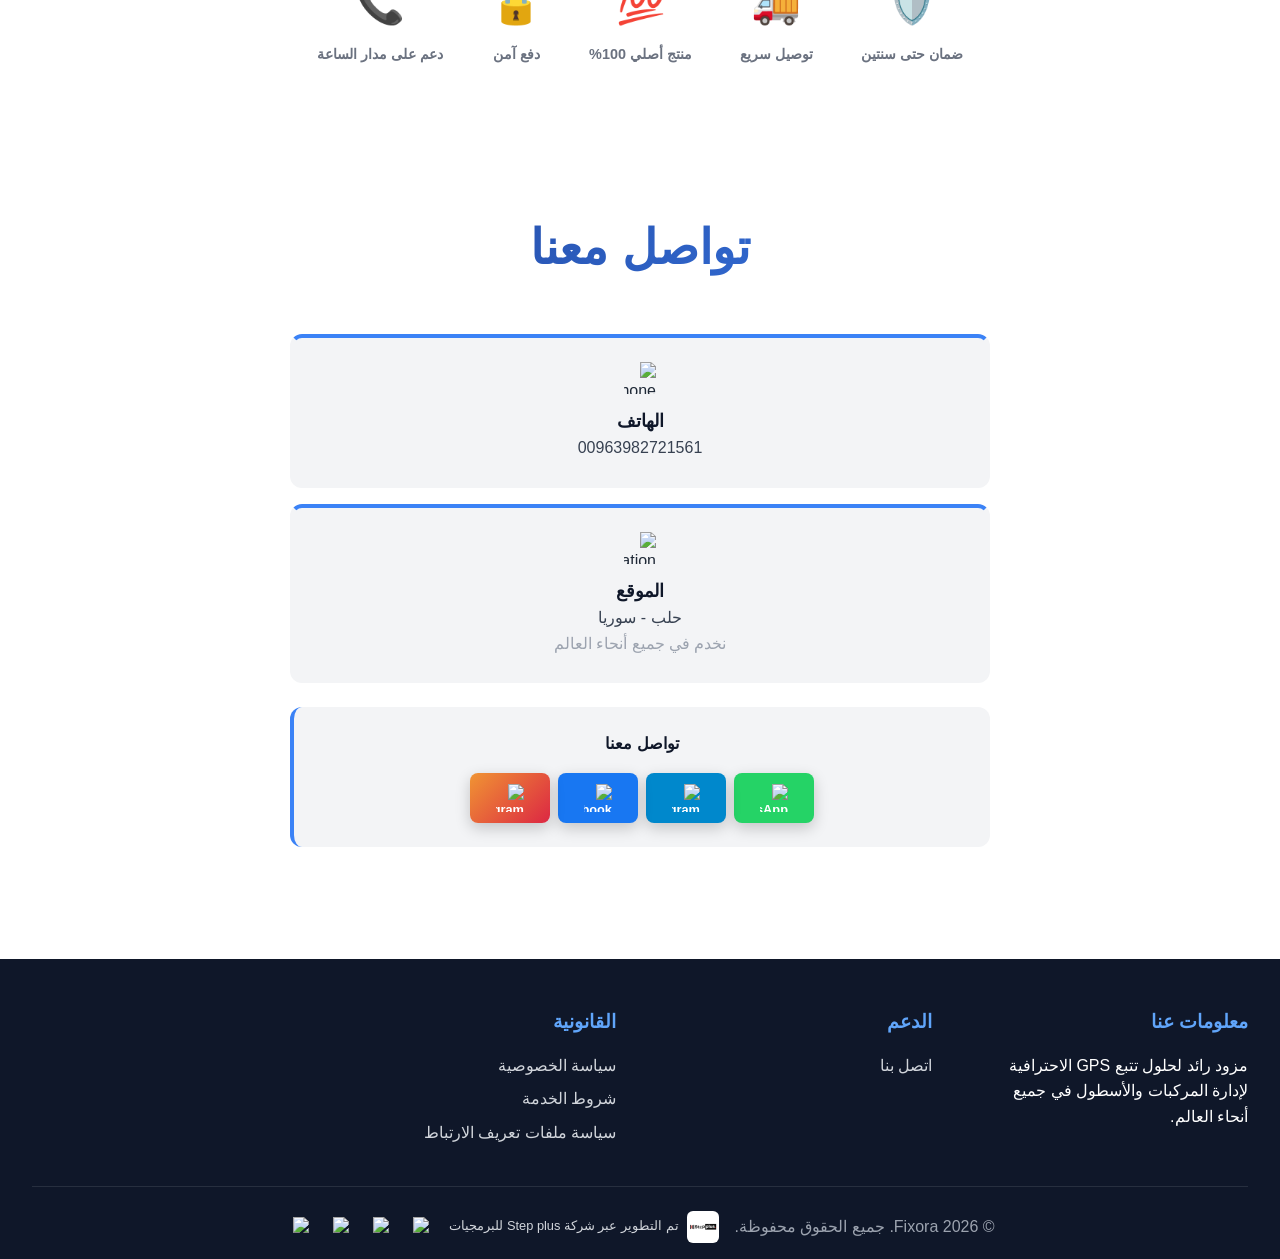
==== commit 2badd73e: "Fix cart mobile + redesign checkout + payment methods" ====
--- a/index.html
+++ b/index.html
@@ -625,7 +625,7 @@
                         </button>
                         <button type="button" class="payment-card payment-shamcash" data-method="shamcash"
                             id="paymentShamcash">
-                            <img src="images/shamcash-icon.png" class="payment-icon" alt="ShamCash"
+                            <img src="images/sham.jpg" class="payment-icon" alt="ShamCash"
                                 style="width:32px;height:32px;">
                             <span>شام كاش</span>
                         </button>
--- a/style.css
+++ b/style.css
@@ -3437,4 +3437,600 @@
     .logo {
         gap: 0.3rem;
     }
+}
+/* ============================================
+   CART & CHECKOUT FIXES - MOBILE + DESIGN
+   ============================================ */
+
+/* ===== Fix Cart Sidebar Mobile ===== */
+.cart-sidebar {
+    display: flex;
+    flex-direction: column;
+    height: 100vh;
+    height: 100dvh;
+}
+
+.cart-header {
+    flex-shrink: 0;
+}
+
+.cart-items {
+    flex: 1;
+    overflow-y: auto;
+    -webkit-overflow-scrolling: touch;
+    padding-bottom: 1rem;
+}
+
+.cart-footer {
+    flex-shrink: 0;
+    position: sticky;
+    bottom: 0;
+    padding: 1.2rem 1.5rem;
+    background: var(--white);
+    border-top: 2px solid var(--border-light);
+    box-shadow: 0 -5px 20px rgba(0, 0, 0, 0.1);
+    z-index: 10;
+}
+
+body.dark-mode .cart-footer {
+    background: var(--primary-dark);
+    border-top-color: rgba(255, 255, 255, 0.1);
+    box-shadow: 0 -5px 20px rgba(0, 0, 0, 0.3);
+}
+
+/* ===== Checkout Modal - Complete Redesign ===== */
+.modal-overlay {
+    padding: 1rem;
+    overflow-y: auto;
+    -webkit-overflow-scrolling: touch;
+}
+
+.checkout-modal {
+    background: var(--white);
+    border-radius: 20px;
+    width: 95%;
+    max-width: 550px;
+    max-height: 95vh;
+    overflow-y: auto;
+    -webkit-overflow-scrolling: touch;
+    animation: slideUp 0.3s ease;
+    margin: auto;
+    padding: 0;
+    box-shadow: 0 25px 80px rgba(0, 0, 0, 0.2);
+}
+
+body.dark-mode .checkout-modal {
+    background: #0d1526;
+    box-shadow: 0 25px 80px rgba(0, 0, 0, 0.5);
+}
+
+.checkout-header {
+    display: flex;
+    justify-content: space-between;
+    align-items: center;
+    padding: 1.5rem 2rem;
+    border-bottom: 2px solid var(--border-light);
+    position: sticky;
+    top: 0;
+    background: var(--white);
+    border-radius: 20px 20px 0 0;
+    z-index: 5;
+}
+
+body.dark-mode .checkout-header {
+    background: #0d1526;
+    border-bottom-color: rgba(255, 255, 255, 0.1);
+}
+
+.checkout-header h2 {
+    font-size: 1.4rem;
+    font-weight: 700;
+    color: var(--primary-blue);
+    margin: 0;
+}
+
+body.dark-mode .checkout-header h2 {
+    color: var(--accent-light);
+}
+
+.modal-close {
+    background: var(--light-gray);
+    border: none;
+    width: 36px;
+    height: 36px;
+    border-radius: 50%;
+    font-size: 1.2rem;
+    cursor: pointer;
+    color: #6b7280;
+    display: flex;
+    align-items: center;
+    justify-content: center;
+    transition: all 0.3s ease;
+}
+
+.modal-close:hover {
+    background: #ef4444;
+    color: white;
+    transform: rotate(90deg);
+}
+
+body.dark-mode .modal-close {
+    background: rgba(255, 255, 255, 0.1);
+    color: #d1d5db;
+}
+
+/* ===== Contact Before Purchase - Redesign ===== */
+.contact-before-purchase {
+    margin: 1.5rem 2rem;
+    padding: 1.2rem;
+    background: linear-gradient(135deg, rgba(59, 130, 246, 0.08), rgba(96, 165, 250, 0.08));
+    border-radius: 16px;
+    border: 1px solid rgba(59, 130, 246, 0.15);
+}
+
+body.dark-mode .contact-before-purchase {
+    background: linear-gradient(135deg, rgba(59, 130, 246, 0.1), rgba(96, 165, 250, 0.05));
+    border-color: rgba(59, 130, 246, 0.2);
+}
+
+.contact-before-purchase h3 {
+    font-size: 0.95rem;
+    margin-bottom: 0.5rem;
+    color: var(--primary-blue);
+    font-weight: 700;
+}
+
+body.dark-mode .contact-before-purchase h3 {
+    color: var(--accent-light);
+}
+
+.contact-before-purchase p {
+    color: #6b7280;
+    margin-bottom: 0.75rem;
+    font-size: 0.85rem;
+    line-height: 1.5;
+}
+
+body.dark-mode .contact-before-purchase p {
+    color: #9ca3af;
+}
+
+/* ===== Checkout Form Redesign ===== */
+.checkout-form {
+    padding: 1.5rem 2rem 2rem;
+}
+
+.checkout-form .form-group {
+    margin-bottom: 1.3rem;
+}
+
+.checkout-form .form-group label {
+    display: block;
+    margin-bottom: 0.5rem;
+    font-weight: 600;
+    font-size: 0.9rem;
+    color: var(--primary-blue);
+}
+
+body.dark-mode .checkout-form .form-group label {
+    color: var(--accent-light);
+}
+
+.checkout-form .form-input {
+    width: 100%;
+    padding: 0.85rem 1rem;
+    border: 2px solid #e5e7eb;
+    border-radius: 12px;
+    font-size: 0.95rem;
+    transition: all 0.3s ease;
+    background: var(--white);
+    color: #1f2937;
+    font-family: inherit;
+}
+
+body.dark-mode .checkout-form .form-input {
+    background: rgba(255, 255, 255, 0.06);
+    border-color: rgba(255, 255, 255, 0.15);
+    color: #f3f4f6;
+}
+
+.checkout-form .form-input:focus {
+    outline: none;
+    border-color: var(--accent-blue);
+    box-shadow: 0 0 0 4px rgba(59, 130, 246, 0.12);
+}
+
+.checkout-form .form-input::placeholder {
+    color: #9ca3af;
+}
+
+body.dark-mode .checkout-form .form-input::placeholder {
+    color: #6b7280;
+}
+
+/* ===== Payment Methods - Complete Redesign ===== */
+.payment-section {
+    margin-top: 0.5rem;
+}
+
+.payment-section > label {
+    display: block;
+    margin-bottom: 1rem;
+    font-weight: 700;
+    font-size: 0.95rem;
+    color: var(--primary-blue);
+}
+
+body.dark-mode .payment-section > label {
+    color: var(--accent-light);
+}
+
+.payment-methods {
+    display: grid;
+    grid-template-columns: repeat(4, 1fr);
+    gap: 0.75rem;
+    margin-bottom: 1.5rem;
+}
+
+.payment-card {
+    display: flex;
+    flex-direction: column;
+    align-items: center;
+    justify-content: center;
+    gap: 0.5rem;
+    padding: 1rem 0.5rem;
+    border: 2px solid #e5e7eb;
+    border-radius: 14px;
+    background: var(--white);
+    cursor: pointer;
+    transition: all 0.3s cubic-bezier(0.4, 0, 0.2, 1);
+    position: relative;
+    overflow: hidden;
+    width: auto;
+    height: auto;
+    box-shadow: 0 2px 8px rgba(0, 0, 0, 0.04);
+}
+
+body.dark-mode .payment-card {
+    background: rgba(255, 255, 255, 0.06);
+    border-color: rgba(255, 255, 255, 0.12);
+    box-shadow: 0 2px 8px rgba(0, 0, 0, 0.2);
+}
+
+.payment-card span {
+    font-size: 0.72rem;
+    font-weight: 600;
+    color: #4b5563;
+    text-align: center;
+    line-height: 1.2;
+    word-break: break-word;
+}
+
+body.dark-mode .payment-card span {
+    color: #d1d5db;
+}
+
+.payment-card .payment-icon {
+    width: 28px !important;
+    height: 28px !important;
+    object-fit: contain;
+    transition: transform 0.3s ease;
+}
+
+.payment-card:hover {
+    border-color: var(--accent-blue);
+    transform: translateY(-3px);
+    box-shadow: 0 8px 25px rgba(59, 130, 246, 0.15);
+}
+
+.payment-card:hover .payment-icon {
+    transform: scale(1.15);
+}
+
+.payment-card:hover span {
+    color: var(--accent-blue);
+}
+
+body.dark-mode .payment-card:hover span {
+    color: var(--accent-light);
+}
+
+/* Payment Card - Selected State */
+.payment-card.selected {
+    border-color: var(--accent-blue);
+    background: linear-gradient(135deg, rgba(59, 130, 246, 0.08), rgba(96, 165, 250, 0.08));
+    box-shadow: 0 0 0 3px rgba(59, 130, 246, 0.15), 0 8px 25px rgba(59, 130, 246, 0.12);
+    transform: translateY(-2px);
+}
+
+body.dark-mode .payment-card.selected {
+    background: linear-gradient(135deg, rgba(59, 130, 246, 0.15), rgba(96, 165, 250, 0.1));
+    border-color: var(--accent-light);
+    box-shadow: 0 0 0 3px rgba(96, 165, 250, 0.2), 0 8px 25px rgba(59, 130, 246, 0.2);
+}
+
+.payment-card.selected span {
+    color: var(--accent-blue);
+    font-weight: 700;
+}
+
+body.dark-mode .payment-card.selected span {
+    color: var(--accent-light);
+}
+
+.payment-card.selected .payment-icon {
+    transform: scale(1.1);
+}
+
+/* Payment Card - Checkmark on selected */
+.payment-card.selected::after {
+    content: '✓';
+    position: absolute;
+    top: 4px;
+    right: 6px;
+    background: var(--accent-blue);
+    color: white;
+    width: 18px;
+    height: 18px;
+    border-radius: 50%;
+    font-size: 0.65rem;
+    display: flex;
+    align-items: center;
+    justify-content: center;
+    font-weight: 700;
+    animation: scaleIn 0.3s ease;
+}
+
+body.rtl .payment-card.selected::after {
+    right: auto;
+    left: 6px;
+}
+
+/* Payment Card - Color accents */
+.payment-card.payment-usdt {
+    border-bottom: 3px solid transparent;
+}
+.payment-card.payment-usdt:hover,
+.payment-card.payment-usdt.selected {
+    border-bottom-color: #26a17b;
+}
+
+.payment-card.payment-shamcash {
+    border-bottom: 3px solid transparent;
+}
+.payment-card.payment-shamcash:hover,
+.payment-card.payment-shamcash.selected {
+    border-bottom-color: #10b981;
+}
+
+.payment-card.payment-hawala {
+    border-bottom: 3px solid transparent;
+}
+.payment-card.payment-hawala:hover,
+.payment-card.payment-hawala.selected {
+    border-bottom-color: #3b82f6;
+}
+
+.payment-card.payment-cod {
+    border-bottom: 3px solid transparent;
+}
+.payment-card.payment-cod:hover,
+.payment-card.payment-cod.selected {
+    border-bottom-color: #f59e0b;
+}
+
+/* ===== Submit Button - Redesign ===== */
+.checkout-form .submit-btn {
+    width: 100%;
+    padding: 1.1rem;
+    background: linear-gradient(135deg, var(--orange), var(--red));
+    color: white;
+    border: none;
+    border-radius: 14px;
+    font-size: 1.1rem;
+    font-weight: 700;
+    cursor: pointer;
+    transition: all 0.3s ease;
+    margin-top: 0.5rem;
+    box-shadow: 0 8px 25px rgba(255, 140, 0, 0.3);
+    position: relative;
+    overflow: hidden;
+}
+
+.checkout-form .submit-btn::before {
+    content: '🛒';
+    margin-right: 0.5rem;
+}
+
+.checkout-form .submit-btn:hover {
+    transform: translateY(-2px);
+    box-shadow: 0 12px 35px rgba(255, 140, 0, 0.45);
+}
+
+.checkout-form .submit-btn:active {
+    transform: translateY(0);
+}
+
+/* ===== Cart Sidebar Mobile Fixes ===== */
+@media (max-width: 768px) {
+    .cart-sidebar {
+        width: 100%;
+        max-width: 100%;
+    }
+
+    .cart-footer {
+        padding: 1rem;
+        position: sticky;
+        bottom: 0;
+    }
+
+    .cart-total {
+        font-size: 1.1rem;
+        margin-bottom: 0.75rem;
+    }
+
+    .checkout-btn {
+        padding: 0.9rem;
+        font-size: 1rem;
+        border-radius: 12px;
+    }
+
+    /* Checkout Modal Mobile */
+    .checkout-modal {
+        width: 100%;
+        max-width: 100%;
+        max-height: 100vh;
+        max-height: 100dvh;
+        border-radius: 16px 16px 0 0;
+        margin: auto 0 0 0;
+    }
+
+    .checkout-header {
+        padding: 1.2rem 1.5rem;
+        border-radius: 16px 16px 0 0;
+    }
+
+    .checkout-header h2 {
+        font-size: 1.2rem;
+    }
+
+    .contact-before-purchase {
+        margin: 1rem 1.5rem;
+        padding: 1rem;
+    }
+
+    .checkout-form {
+        padding: 1rem 1.5rem 1.5rem;
+    }
+
+    .payment-methods {
+        grid-template-columns: repeat(2, 1fr);
+        gap: 0.6rem;
+    }
+
+    .payment-card {
+        padding: 0.9rem 0.5rem;
+        border-radius: 12px;
+    }
+
+    .payment-card span {
+        font-size: 0.7rem;
+    }
+
+    .payment-card .payment-icon {
+        width: 26px !important;
+        height: 26px !important;
+    }
+
+    .checkout-form .submit-btn {
+        padding: 1rem;
+        font-size: 1rem;
+        border-radius: 12px;
+    }
+}
+
+@media (max-width: 480px) {
+    .cart-header {
+        padding: 1rem;
+    }
+
+    .cart-items {
+        padding: 1rem;
+    }
+
+    .cart-footer {
+        padding: 0.85rem;
+    }
+
+    .checkout-modal {
+        border-radius: 12px 12px 0 0;
+    }
+
+    .checkout-header {
+        padding: 1rem 1.2rem;
+        border-radius: 12px 12px 0 0;
+    }
+
+    .contact-before-purchase {
+        margin: 0.75rem 1.2rem;
+        padding: 0.85rem;
+    }
+
+    .contact-before-purchase h3 {
+        font-size: 0.85rem;
+    }
+
+    .contact-before-purchase p {
+        font-size: 0.8rem;
+    }
+
+    .checkout-form {
+        padding: 0.75rem 1.2rem 1.2rem;
+    }
+
+    .checkout-form .form-group {
+        margin-bottom: 1rem;
+    }
+
+    .checkout-form .form-group label {
+        font-size: 0.85rem;
+    }
+
+    .checkout-form .form-input {
+        padding: 0.75rem 0.85rem;
+        font-size: 0.9rem;
+        border-radius: 10px;
+    }
+
+    .payment-methods {
+        grid-template-columns: repeat(2, 1fr);
+        gap: 0.5rem;
+    }
+
+    .payment-card {
+        padding: 0.75rem 0.4rem;
+        gap: 0.4rem;
+    }
+
+    .payment-card span {
+        font-size: 0.65rem;
+    }
+
+    .payment-card .payment-icon {
+        width: 24px !important;
+        height: 24px !important;
+    }
+
+    .payment-card.selected::after {
+        width: 16px;
+        height: 16px;
+        font-size: 0.6rem;
+        top: 3px;
+        right: 4px;
+    }
+
+    .checkout-form .submit-btn {
+        padding: 0.9rem;
+        font-size: 0.95rem;
+    }
+}
+
+/* ===== Touch Device Fixes ===== */
+@media (hover: none) and (pointer: coarse) {
+    .payment-card:hover {
+        transform: none;
+        box-shadow: 0 2px 8px rgba(0, 0, 0, 0.04);
+    }
+
+    .payment-card.selected {
+        transform: none;
+    }
+
+    .checkout-form .submit-btn:hover {
+        transform: none;
+    }
+
+    .modal-close:hover {
+        transform: none;
+    }
 }
